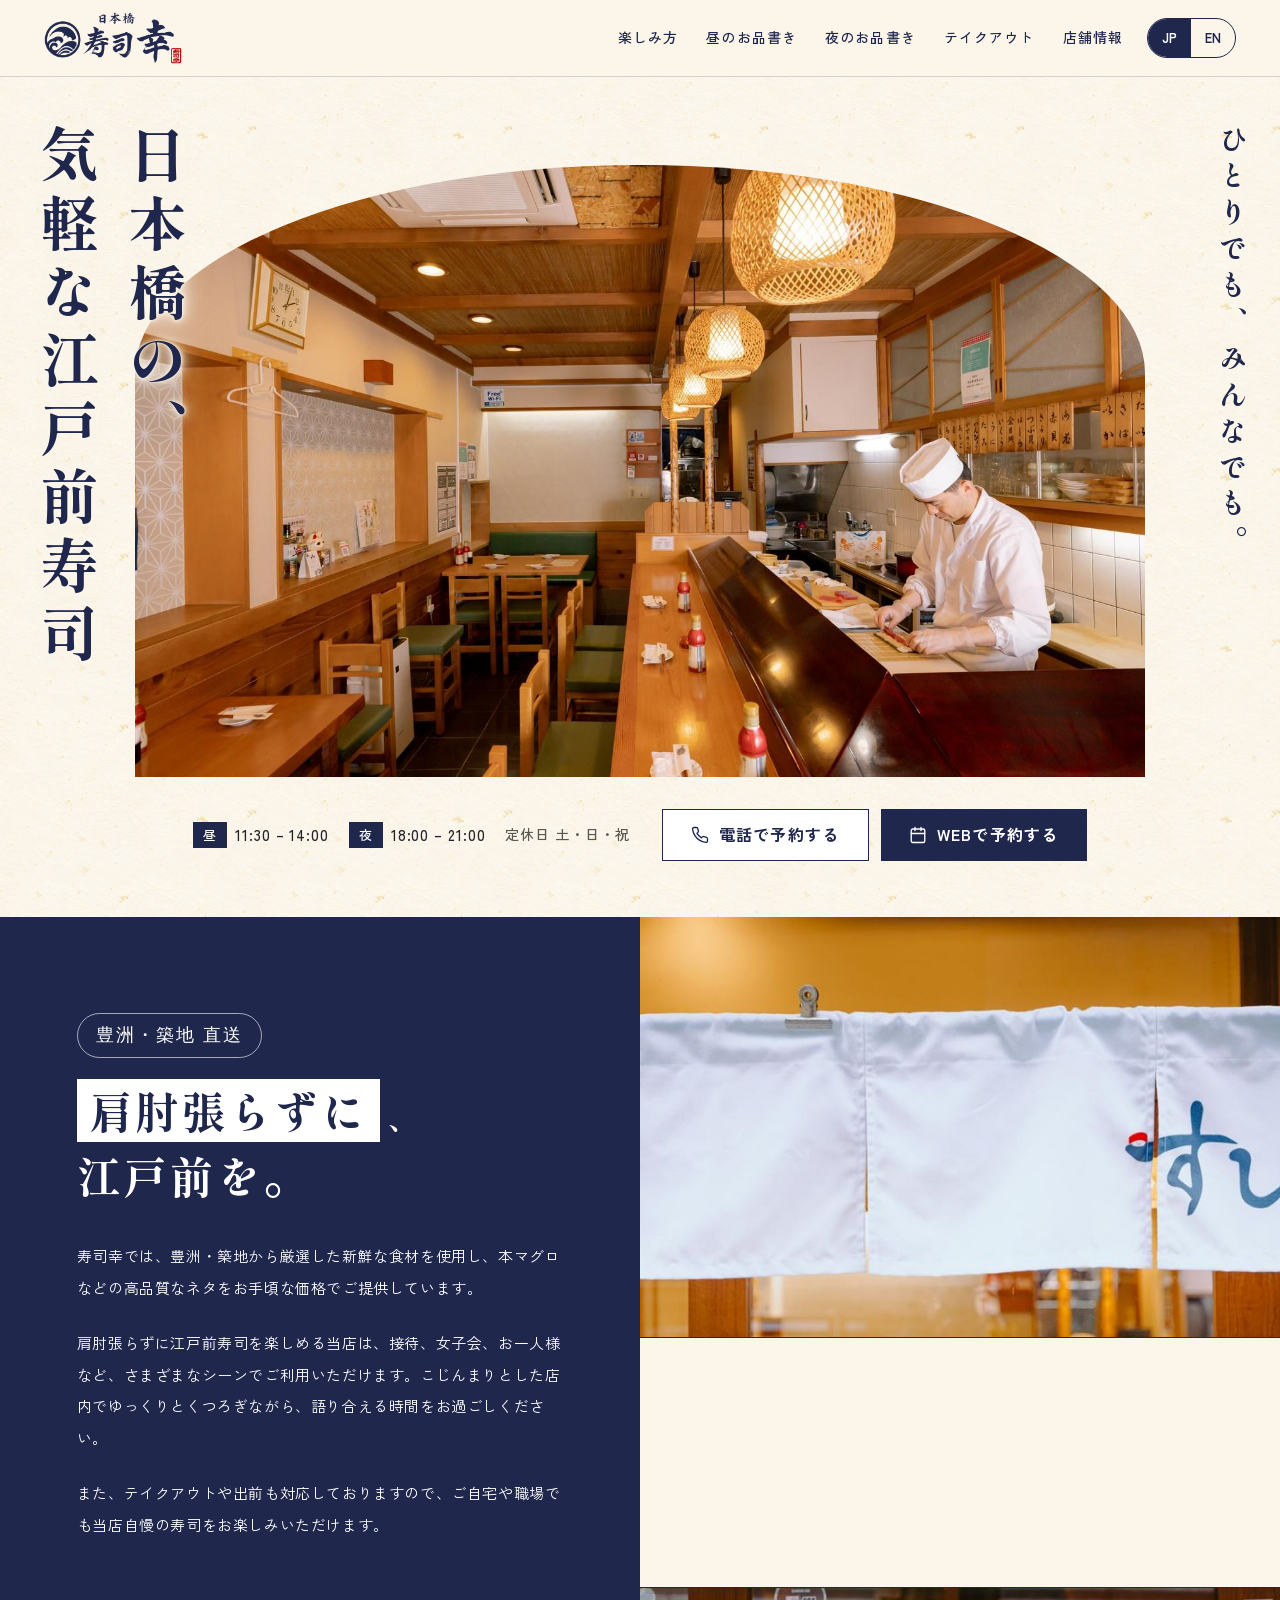
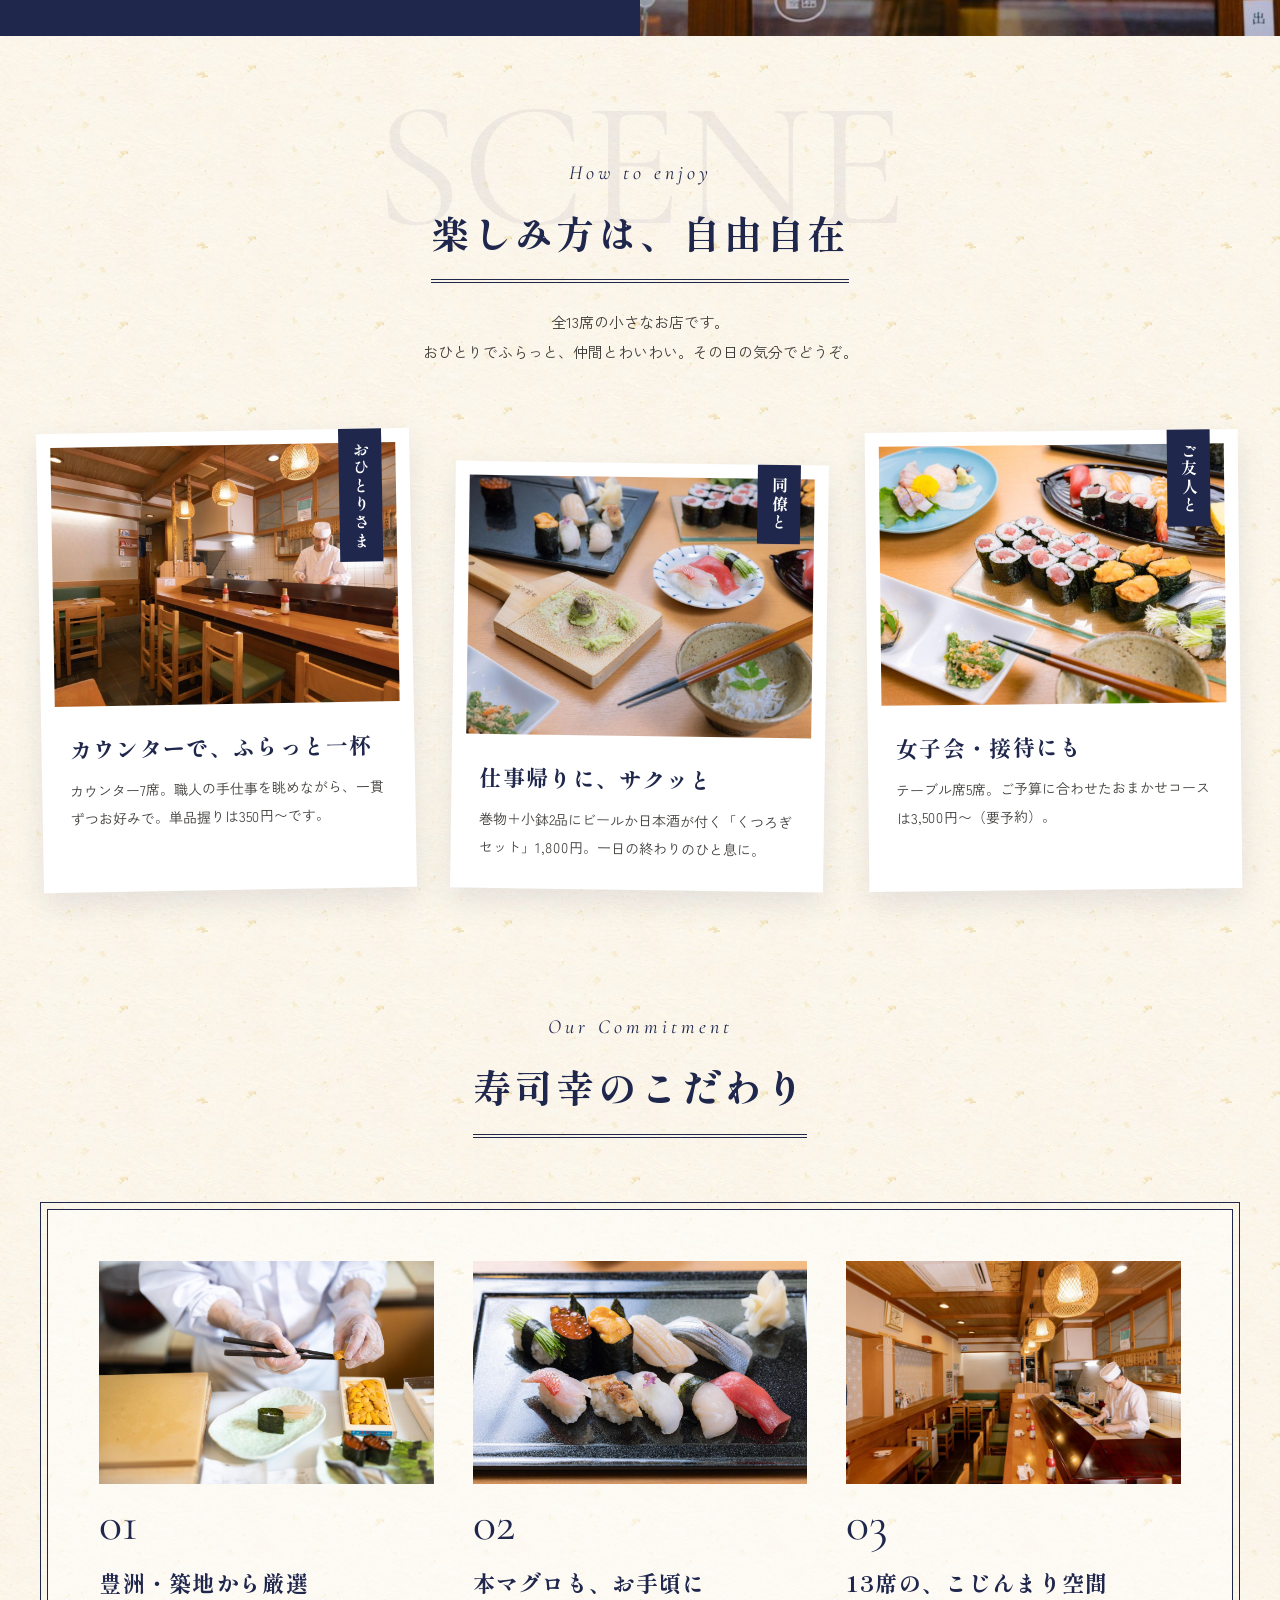
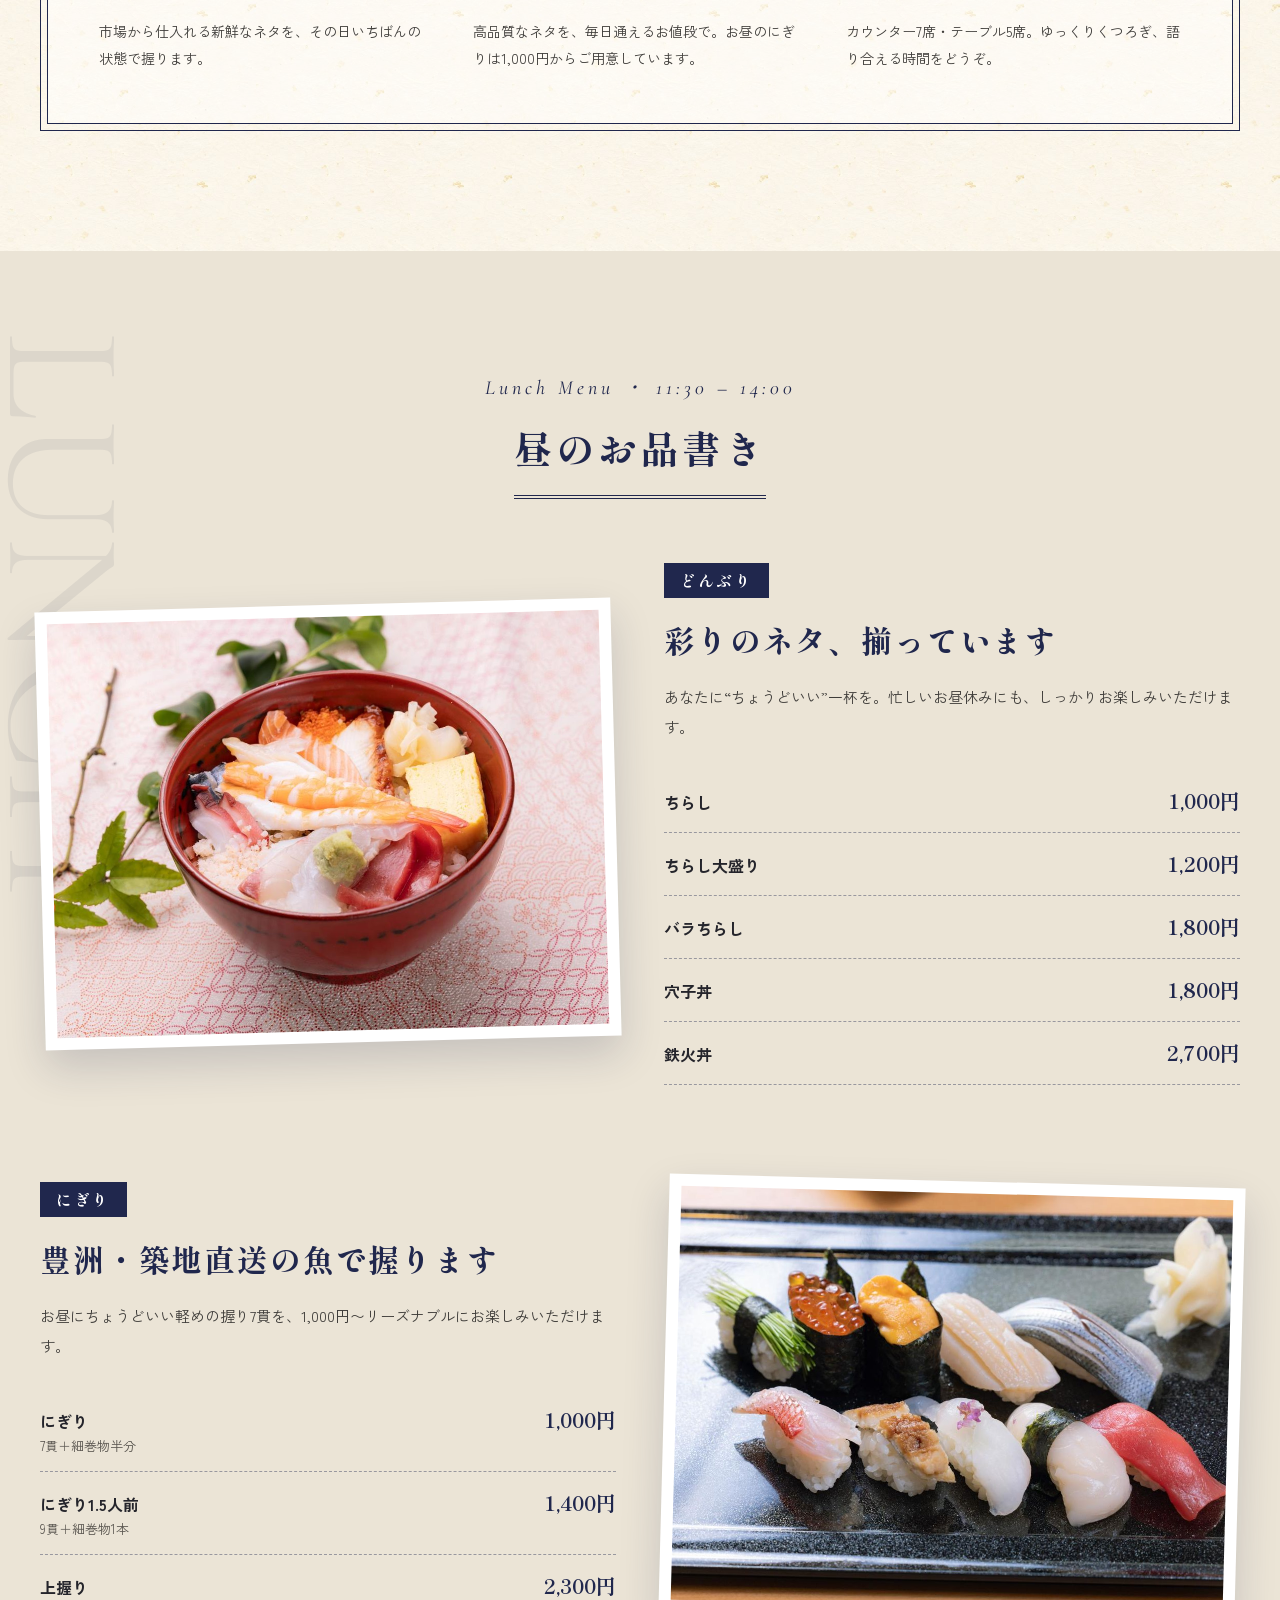
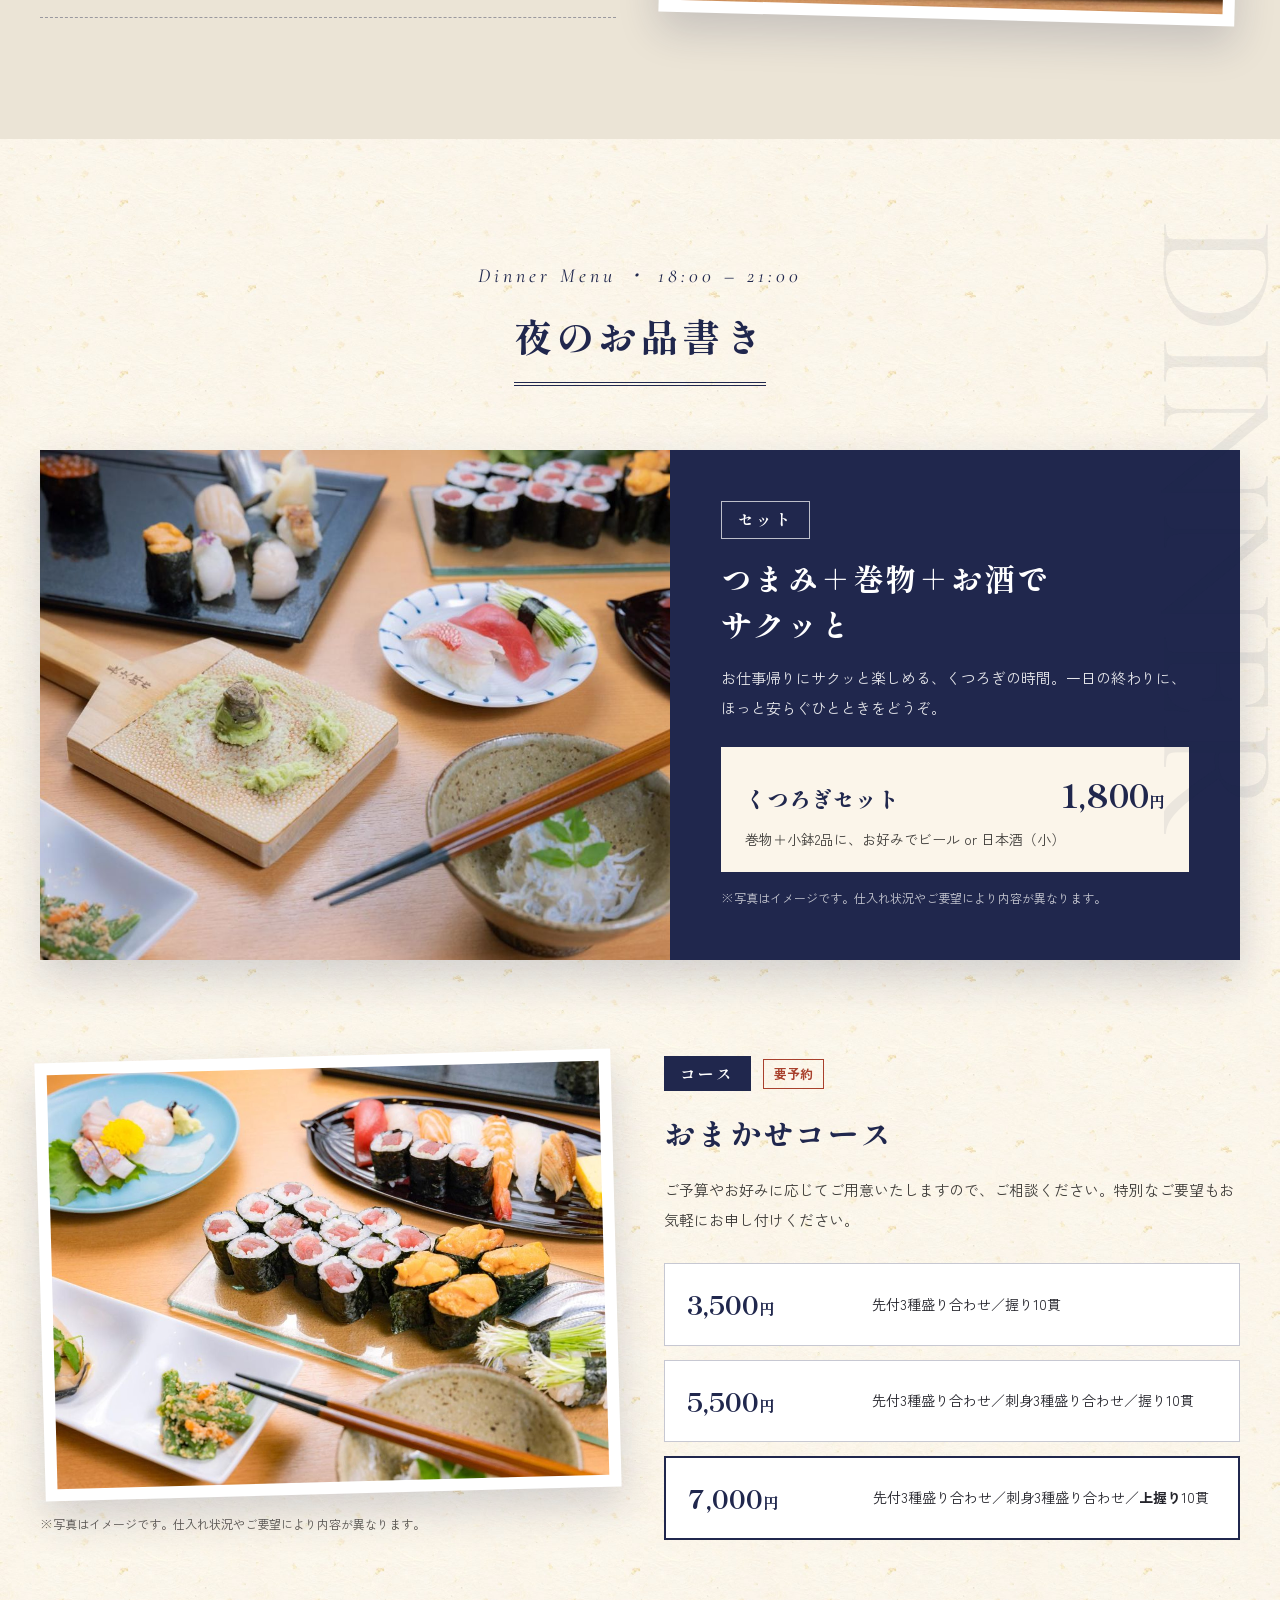
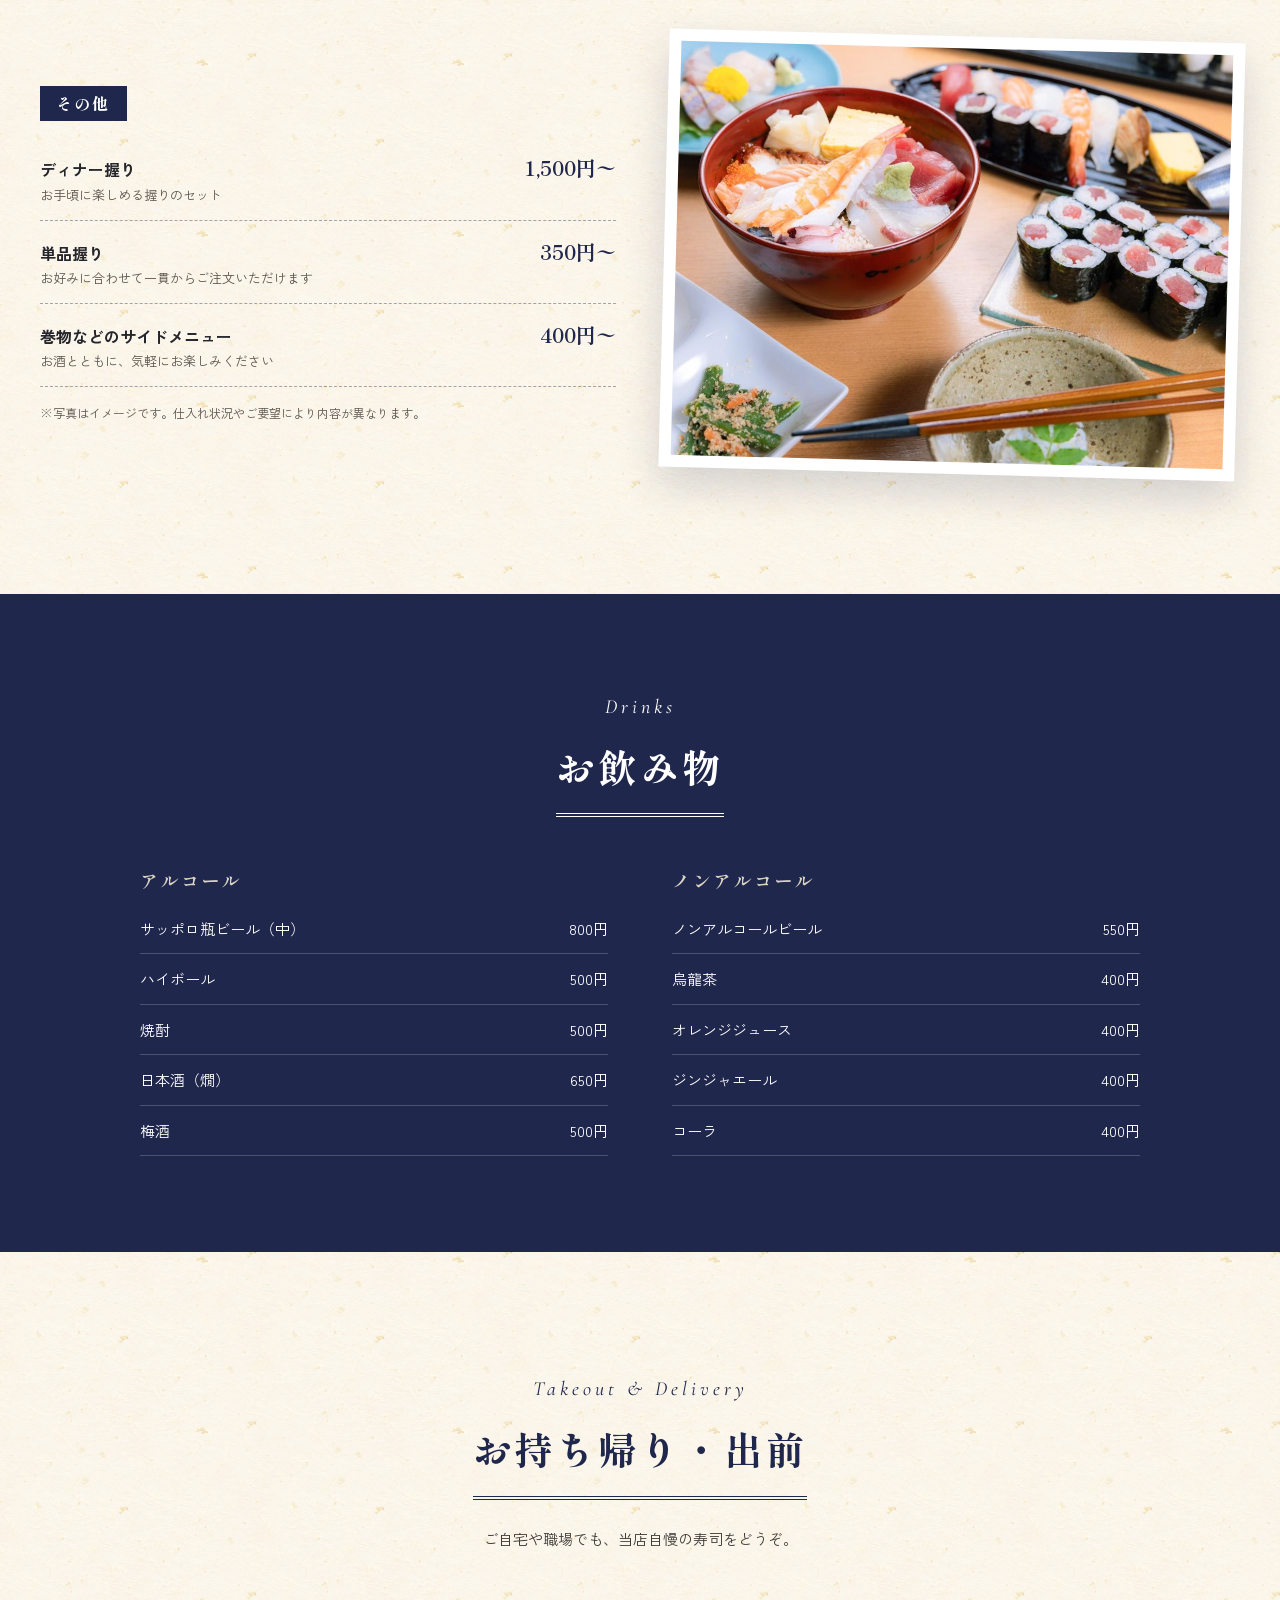
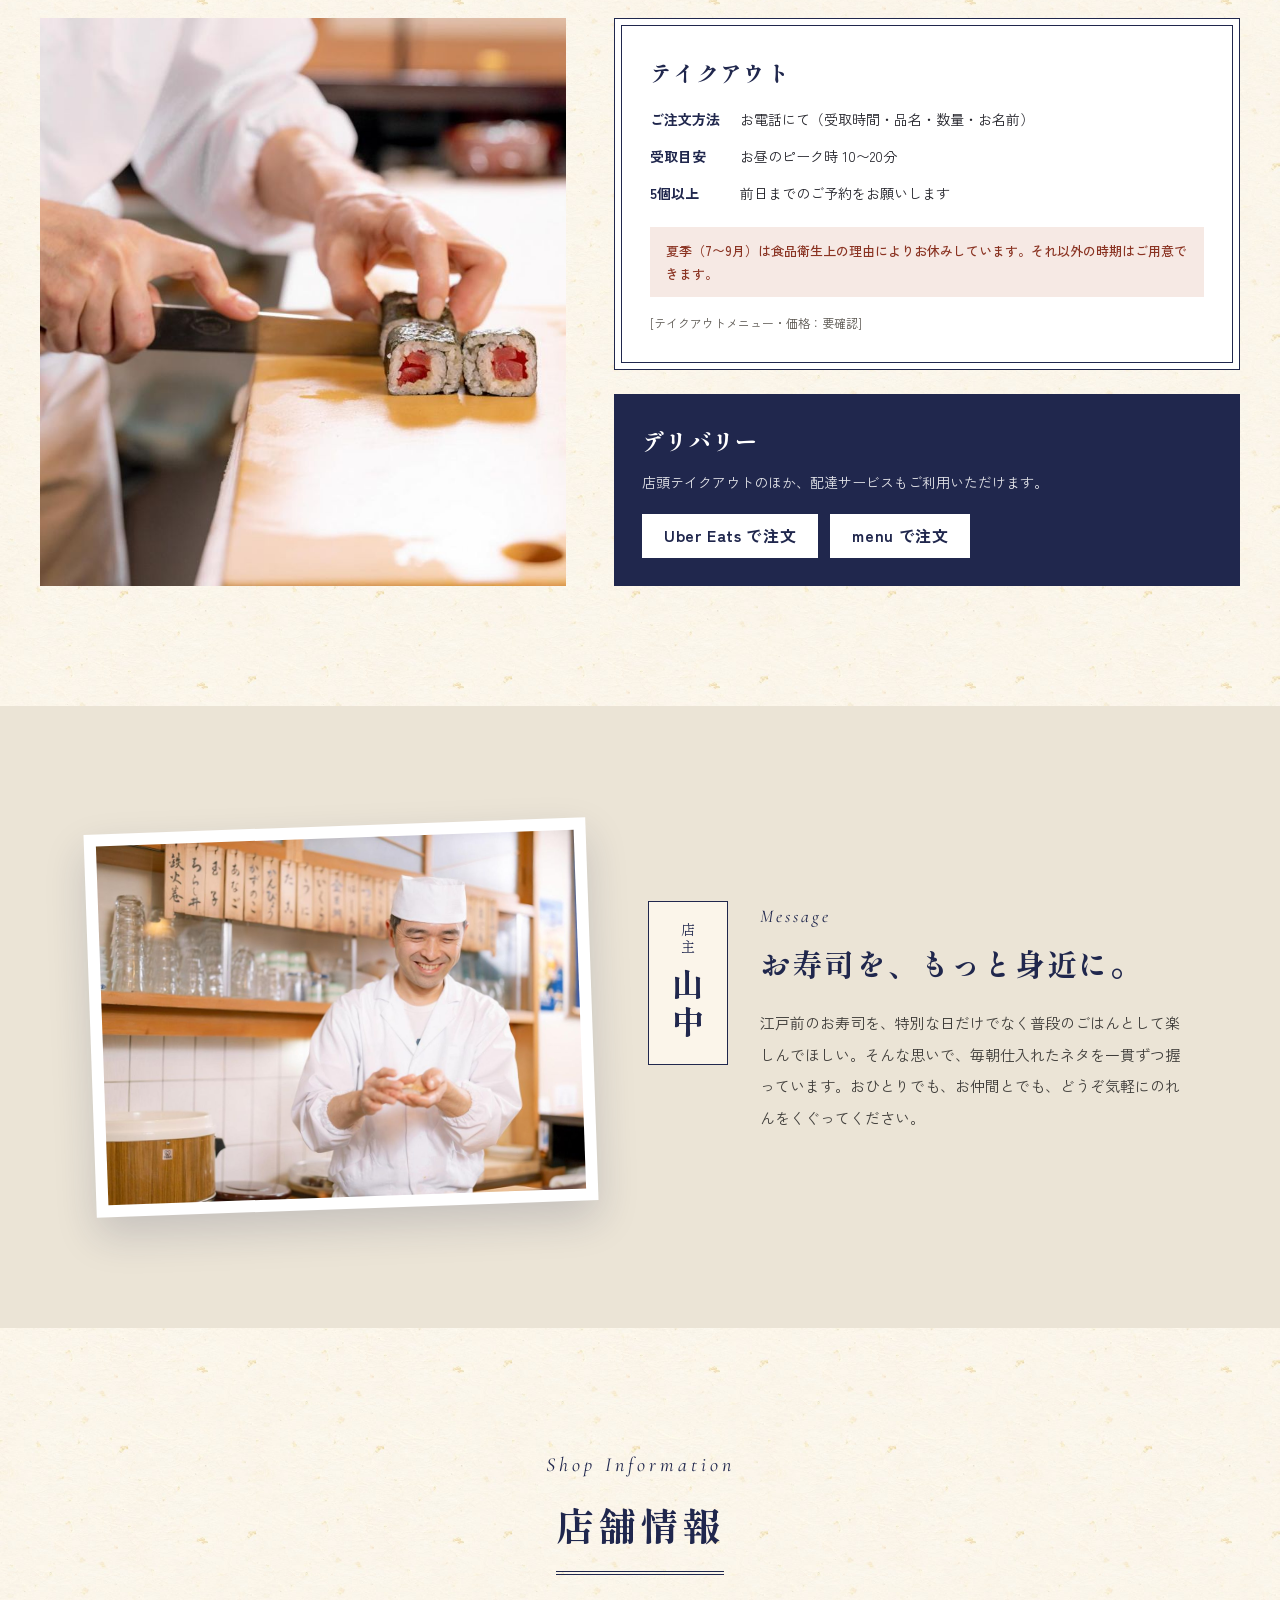
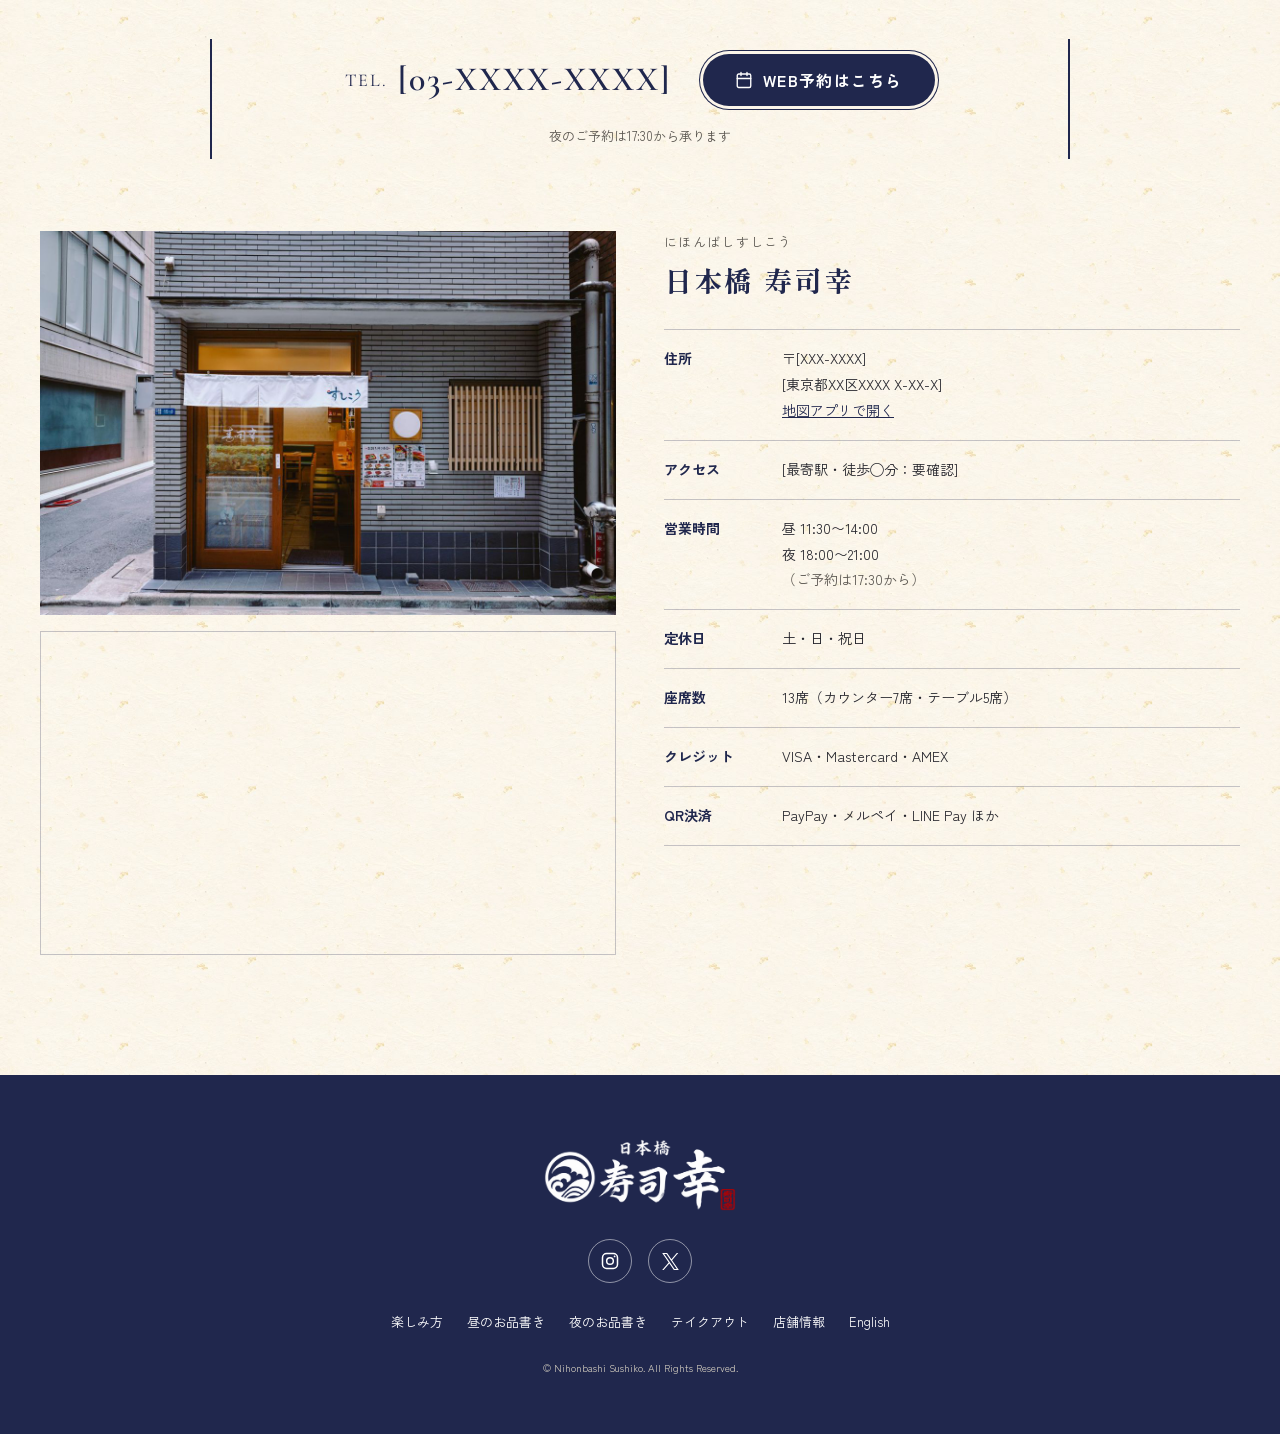
==== index.html @ 978b88a0 "Add Nihonbashi Sushiko landing page (JA/EN) - index.html (Japanese) and en/index.html (English) - Sh" ====
<!DOCTYPE html>
<html lang="ja">
<head>
  <meta charset="UTF-8">
  <meta name="viewport" content="width=device-width, initial-scale=1">
  <title>日本橋 寿司幸｜おひとりさまも仲間とも、気軽な江戸前寿司</title>
  <meta name="description" content="日本橋の江戸前寿司「寿司幸」。豊洲・築地から厳選した新鮮なネタを、お昼のにぎり1,000円〜とお手頃に。カウンター7席・テーブル5席、おひとりさまも同僚・ご友人とも気軽にどうぞ。テイクアウト・出前も対応。">
  <meta name="format-detection" content="telephone=no">
  <meta name="theme-color" content="#20274d">

  <link rel="canonical" href="[サイトURL]/">
  <link rel="alternate" hreflang="ja" href="[サイトURL]/">
  <link rel="alternate" hreflang="en" href="[サイトURL]/en/">
  <link rel="alternate" hreflang="x-default" href="[サイトURL]/">

  <!-- OGP（SNSでシェアされた時の表示） -->
  <meta property="og:type" content="restaurant">
  <meta property="og:site_name" content="日本橋 寿司幸">
  <meta property="og:title" content="日本橋 寿司幸｜おひとりさまも仲間とも、気軽な江戸前寿司">
  <meta property="og:description" content="豊洲・築地から厳選したネタを、お手頃に。お昼のにぎり1,000円〜。全13席の小さな江戸前寿司店です。">
  <meta property="og:url" content="[サイトURL]/">
  <meta property="og:image" content="[サイトURL]/assets/images/ogp.jpg">
  <meta property="og:locale" content="ja_JP">
  <meta property="og:locale:alternate" content="en_US">
  <meta name="twitter:card" content="summary_large_image">

  <link rel="preconnect" href="https://fonts.googleapis.com">
  <link rel="preconnect" href="https://fonts.gstatic.com" crossorigin>
  <link rel="stylesheet" href="https://fonts.googleapis.com/css2?family=Shippori+Mincho+B1:wght@500;700;800&family=Zen+Kaku+Gothic+New:wght@400;500;700&family=Cormorant+Garamond:ital,wght@0,500;0,600;0,700;1,500;1,600&display=swap">
  <link rel="stylesheet" href="assets/css/style.css">
  <link rel="preload" as="image" href="assets/images/interior.jpg">

  <script type="application/ld+json">
  {
    "@context": "https://schema.org",
    "@type": "Restaurant",
    "name": "日本橋 寿司幸",
    "alternateName": "Nihonbashi Sushiko",
    "servesCuisine": "江戸前寿司",
    "priceRange": "¥1,000〜¥7,000",
    "telephone": "[電話番号]",
    "url": "[サイトURL]/",
    "image": "[サイトURL]/assets/images/ogp.jpg",
    "address": {
      "@type": "PostalAddress",
      "postalCode": "[XXX-XXXX]",
      "addressRegion": "東京都",
      "addressLocality": "[XX区]",
      "streetAddress": "[XXXX X-XX-X]",
      "addressCountry": "JP"
    },
    "openingHoursSpecification": [
      { "@type": "OpeningHoursSpecification", "dayOfWeek": ["Monday","Tuesday","Wednesday","Thursday","Friday"], "opens": "11:30", "closes": "14:00" },
      { "@type": "OpeningHoursSpecification", "dayOfWeek": ["Monday","Tuesday","Wednesday","Thursday","Friday"], "opens": "18:00", "closes": "21:00" }
    ],
    "acceptsReservations": true,
    "paymentAccepted": "Cash, Credit Card, PayPay, Merpay, LINE Pay"
  }
  </script>
</head>
<body>

<!-- アイコン定義 -->
<svg xmlns="http://www.w3.org/2000/svg" style="display:none">
  <symbol id="i-tel" viewBox="0 0 24 24"><path fill="none" stroke="currentColor" stroke-width="1.8" stroke-linecap="round" stroke-linejoin="round" d="M22 16.9v3a2 2 0 0 1-2.2 2 19.8 19.8 0 0 1-8.6-3.1 19.5 19.5 0 0 1-6-6A19.8 19.8 0 0 1 2.1 4.2 2 2 0 0 1 4.1 2h3a2 2 0 0 1 2 1.7c.1.9.4 1.8.7 2.7a2 2 0 0 1-.5 2.1L8 9.8a16 16 0 0 0 6 6l1.3-1.3a2 2 0 0 1 2.1-.4c.9.3 1.8.6 2.7.7a2 2 0 0 1 1.7 2z"/></symbol>
  <symbol id="i-cal" viewBox="0 0 24 24"><g fill="none" stroke="currentColor" stroke-width="1.8" stroke-linecap="round" stroke-linejoin="round"><rect x="3" y="4" width="18" height="18" rx="2"/><path d="M16 2v4M8 2v4M3 10h18"/></g></symbol>
  <symbol id="i-insta" viewBox="0 0 24 24"><g fill="none" stroke="currentColor" stroke-width="1.8" stroke-linecap="round" stroke-linejoin="round"><rect x="3" y="3" width="18" height="18" rx="5"/><circle cx="12" cy="12" r="4"/></g><circle cx="17.5" cy="6.5" r="1.1" fill="currentColor"/></symbol>
  <symbol id="i-x" viewBox="0 0 1200 1227"><path fill="currentColor" d="M714.163 519.284L1160.89 0H1055.03L667.137 450.887L357.328 0H0L468.492 681.821L0 1226.37H105.866L515.491 750.218L842.672 1226.37H1200L714.137 519.284H714.163ZM569.165 687.828L521.697 619.934L144.011 79.6944H306.615L611.412 515.685L658.88 583.579L1055.08 1150.3H892.476L569.165 687.854V687.828Z"/></symbol>
</svg>

<!-- ================= HEADER ================= -->
<header class="header">
  <div class="header__inner">
    <a class="header__logo" href="#top"><img src="assets/images/logo_navy.png" alt="日本橋 寿司幸" width="900" height="339"></a>
    <nav class="header__nav" aria-label="ページ内メニュー">
      <a href="#scene">楽しみ方</a>
      <a href="#lunch">昼のお品書き</a>
      <a href="#dinner">夜のお品書き</a>
      <a href="#takeout">テイクアウト</a>
      <a href="#info">店舗情報</a>
    </nav>
    <div class="lang" role="group" aria-label="言語切替">
      <span aria-current="page" lang="en">JP</span>
      <a href="en/" hreflang="en" lang="en">EN</a>
    </div>
  </div>
</header>

<main>

<!-- ================= HERO ================= -->
<section id="top" class="hero">
  <div class="hero__inner">
    <img class="hero__photo" src="assets/images/interior.jpg" alt="提灯の灯る、木の温もりある寿司幸の店内" width="1600" height="1067" fetchpriority="high">
    <h1 class="hero__title">日本橋の、<br>気軽な江戸前寿司</h1>
    <p class="hero__sub">ひとりでも、みんなでも。</p>
  </div>
  <div class="hero__bar">
    <div class="hours">
      <span class="hours__item"><span class="hours__tag">昼</span>11:30 – 14:00</span>
      <span class="hours__item"><span class="hours__tag">夜</span>18:00 – 21:00</span>
      <span class="hours__closed">定休日 土・日・祝</span>
    </div>
    <div class="hero__cta">
      <a class="btn btn--outline" href="tel:[電話番号]"><svg class="icon" aria-hidden="true"><use href="#i-tel"/></svg>電話で予約する</a>
      <a class="btn btn--primary" href="[予約ページURL]"><svg class="icon" aria-hidden="true"><use href="#i-cal"/></svg>WEBで予約する</a>
    </div>
  </div>
</section>

<!-- ================= INTRO ================= -->
<section class="intro">
  <div class="intro__text">
    <p class="intro__tag">豊洲・築地 直送</p>
    <h2 class="intro__title"><mark>肩肘張らずに</mark><span class="comma">、</span><br>江戸前を。</h2>
    <div class="intro__body">
      <p>寿司幸では、豊洲・築地から厳選した新鮮な食材を使用し、本マグロなどの高品質なネタをお手頃な価格でご提供しています。</p>
      <p>肩肘張らずに江戸前寿司を楽しめる当店は、接待、女子会、お一人様など、さまざまなシーンでご利用いただけます。こじんまりとした店内でゆっくりとくつろぎながら、語り合える時間をお過ごしください。</p>
      <p>また、テイクアウトや出前も対応しておりますので、ご自宅や職場でも当店自慢の寿司をお楽しみいただけます。</p>
    </div>
  </div>
  <div class="intro__visual">
    <img src="assets/images/noren.jpg" alt="すしこうの暖簾がかかる入口" width="1200" height="800" loading="lazy">
    <div class="usage">
      <p class="usage__title">例えばこんな使い方</p>
      <ul class="usage__list">
        <li>お一人様</li>
        <li>仕事帰り</li>
        <li>女子会</li>
        <li>接待</li>
        <li>お持ち帰り</li>
      </ul>
    </div>
  </div>
</section>

<!-- ================= SCENE ================= -->
<section id="scene" class="section section--clip">
  <div class="bg-word bg-word--center" aria-hidden="true">SCENE</div>
  <div class="container">
    <div class="sec-head">
      <p class="sec-head__en" lang="en">How to enjoy</p>
      <h2 class="sec-head__title">楽しみ方は、自由自在</h2>
      <p class="sec-head__lead">全13席の小さなお店です。<br>おひとりでふらっと、仲間とわいわい。その日の気分でどうぞ。</p>
    </div>
    <div class="scene-grid">
      <article class="scene-card">
        <div class="scene-card__media">
          <img src="assets/images/counter.jpg" alt="職人の手元が見えるカウンター席" width="1200" height="800" loading="lazy">
          <span class="scene-card__tag">おひとりさま</span>
        </div>
        <h3 class="scene-card__title">カウンターで、ふらっと一杯</h3>
        <p class="scene-card__text">カウンター7席。職人の手仕事を眺めながら、一貫ずつお好みで。単品握りは350円〜です。</p>
      </article>
      <article class="scene-card">
        <div class="scene-card__media">
          <img src="assets/images/set.jpg" alt="つまみと巻物、小鉢の盛り合わせ" width="1200" height="800" loading="lazy">
          <span class="scene-card__tag">同僚と</span>
        </div>
        <h3 class="scene-card__title">仕事帰りに、サクッと</h3>
        <p class="scene-card__text">巻物＋小鉢2品にビールか日本酒が付く「くつろぎセット」1,800円。一日の終わりのひと息に。</p>
      </article>
      <article class="scene-card">
        <div class="scene-card__media">
          <img src="assets/images/course.jpg" alt="握りや巻物が並ぶテーブル" width="1200" height="800" loading="lazy">
          <span class="scene-card__tag">ご友人と</span>
        </div>
        <h3 class="scene-card__title">女子会・接待にも</h3>
        <p class="scene-card__text">テーブル席5席。ご予算に合わせたおまかせコースは3,500円〜（要予約）。</p>
      </article>
    </div>
  </div>
</section>

<!-- ================= STRENGTH ================= -->
<section class="section strength">
  <div class="sec-head">
    <p class="sec-head__en" lang="en">Our Commitment</p>
    <h2 class="sec-head__title">寿司幸のこだわり</h2>
  </div>
  <div class="strength__frame">
    <div class="strength__grid">
      <div class="strength__item">
        <img src="assets/images/uni.jpg" alt="ウニや軍艦を仕上げる職人の手元" width="1200" height="800" loading="lazy">
        <p class="strength__num" aria-hidden="true">01</p>
        <h3 class="strength__title">豊洲・築地から厳選</h3>
        <p class="strength__text">市場から仕入れる新鮮なネタを、その日いちばんの状態で握ります。</p>
      </div>
      <div class="strength__item">
        <img src="assets/images/nigiri.jpg" alt="本マグロを含む握りの盛り合わせ" width="1200" height="800" loading="lazy">
        <p class="strength__num" aria-hidden="true">02</p>
        <h3 class="strength__title">本マグロも、お手頃に</h3>
        <p class="strength__text">高品質なネタを、毎日通えるお値段で。お昼のにぎりは1,000円からご用意しています。</p>
      </div>
      <div class="strength__item">
        <img src="assets/images/interior.jpg" alt="提灯の灯る木の温もりある店内" width="1600" height="1067" loading="lazy">
        <p class="strength__num" aria-hidden="true">03</p>
        <h3 class="strength__title">13席の、こじんまり空間</h3>
        <p class="strength__text">カウンター7席・テーブル5席。ゆっくりくつろぎ、語り合える時間をどうぞ。</p>
      </div>
    </div>
  </div>
</section>

<!-- ================= LUNCH ================= -->
<section id="lunch" class="section section--beige section--clip">
  <div class="bg-word bg-word--left" aria-hidden="true">LUNCH</div>
  <div class="container">
    <div class="sec-head">
      <p class="sec-head__en" lang="en">Lunch Menu ・ 11:30 – 14:00</p>
      <h2 class="sec-head__title">昼のお品書き</h2>
    </div>

    <div class="menu-block">
      <div class="menu-block__media">
        <div class="photo-frame tilt-l"><img src="assets/images/don.jpg" alt="彩り豊かなちらし丼" width="1200" height="800" loading="lazy"></div>
      </div>
      <div class="menu-block__body">
        <p class="label">どんぶり</p>
        <h3 class="menu-block__title">彩りのネタ、揃っています</h3>
        <p class="menu-block__lead">あなたに“ちょうどいい”一杯を。忙しいお昼休みにも、しっかりお楽しみいただけます。</p>
        <dl class="price-list">
          <div class="price-list__row"><dt>ちらし</dt><dd>1,000円</dd></div>
          <div class="price-list__row"><dt>ちらし大盛り</dt><dd>1,200円</dd></div>
          <div class="price-list__row"><dt>バラちらし</dt><dd>1,800円</dd></div>
          <div class="price-list__row"><dt>穴子丼</dt><dd>1,800円</dd></div>
          <div class="price-list__row"><dt>鉄火丼</dt><dd>2,700円</dd></div>
        </dl>
      </div>
    </div>

    <div class="menu-block menu-block--reverse">
      <div class="menu-block__media">
        <div class="photo-frame tilt-r"><img src="assets/images/nigiri.jpg" alt="黒い器に並ぶ握り寿司" width="1200" height="800" loading="lazy"></div>
      </div>
      <div class="menu-block__body">
        <p class="label">にぎり</p>
        <h3 class="menu-block__title">豊洲・築地直送の魚で握ります</h3>
        <p class="menu-block__lead">お昼にちょうどいい軽めの握り7貫を、1,000円〜リーズナブルにお楽しみいただけます。</p>
        <dl class="price-list">
          <div class="price-list__row"><dt>にぎり<small>7貫＋細巻物半分</small></dt><dd>1,000円</dd></div>
          <div class="price-list__row"><dt>にぎり1.5人前<small>9貫＋細巻物1本</small></dt><dd>1,400円</dd></div>
          <div class="price-list__row"><dt>上握り</dt><dd>2,300円</dd></div>
        </dl>
      </div>
    </div>
  </div>
</section>

<!-- ================= DINNER ================= -->
<section id="dinner" class="section section--clip">
  <div class="bg-word bg-word--right" aria-hidden="true">DINNER</div>
  <div class="container">
    <div class="sec-head">
      <p class="sec-head__en" lang="en">Dinner Menu ・ 18:00 – 21:00</p>
      <h2 class="sec-head__title">夜のお品書き</h2>
    </div>

    <div class="feature">
      <div class="feature__media">
        <img src="assets/images/set.jpg" alt="巻物と小鉢、おつまみのセット" width="1200" height="800" loading="lazy">
      </div>
      <div class="feature__body">
        <p class="label label--outline">セット</p>
        <h3 class="feature__title">つまみ＋巻物＋お酒で<br>サクッと</h3>
        <p class="feature__lead">お仕事帰りにサクッと楽しめる、くつろぎの時間。一日の終わりに、ほっと安らぐひとときをどうぞ。</p>
        <div class="feature__price">
          <div class="feature__price-row">
            <span class="feature__price-name">くつろぎセット</span>
            <span class="feature__price-num">1,800<small>円</small></span>
          </div>
          <p class="feature__price-desc">巻物＋小鉢2品に、お好みでビール or 日本酒（小）</p>
        </div>
        <p class="note">※写真はイメージです。仕入れ状況やご要望により内容が異なります。</p>
      </div>
    </div>

    <div class="menu-block menu-block--top">
      <div class="menu-block__media">
        <div class="photo-frame tilt-l"><img src="assets/images/course.jpg" alt="刺身や握り、巻物が並ぶおまかせコース" width="1200" height="800" loading="lazy"></div>
        <p class="note">※写真はイメージです。仕入れ状況やご要望により内容が異なります。</p>
      </div>
      <div class="menu-block__body">
        <div class="label-row">
          <p class="label">コース</p>
          <span class="badge-reserve">要予約</span>
        </div>
        <h3 class="menu-block__title">おまかせコース</h3>
        <p class="menu-block__lead">ご予算やお好みに応じてご用意いたしますので、ご相談ください。特別なご要望もお気軽にお申し付けください。</p>
        <div class="course-list">
          <div class="course"><span class="course__price">3,500<small>円</small></span><span class="course__desc">先付3種盛り合わせ／握り10貫</span></div>
          <div class="course"><span class="course__price">5,500<small>円</small></span><span class="course__desc">先付3種盛り合わせ／刺身3種盛り合わせ／握り10貫</span></div>
          <div class="course course--strong"><span class="course__price">7,000<small>円</small></span><span class="course__desc">先付3種盛り合わせ／刺身3種盛り合わせ／<strong>上握り</strong>10貫</span></div>
        </div>
      </div>
    </div>

    <div class="menu-block menu-block--reverse">
      <div class="menu-block__media">
        <div class="photo-frame tilt-r"><img src="assets/images/other.jpg" alt="ちらしと鉄火巻、小鉢の盛り合わせ" width="1200" height="800" loading="lazy"></div>
      </div>
      <div class="menu-block__body">
        <p class="label">その他</p>
        <dl class="price-list" style="margin-top: 16px">
          <div class="price-list__row"><dt>ディナー握り<small>お手頃に楽しめる握りのセット</small></dt><dd>1,500円〜</dd></div>
          <div class="price-list__row"><dt>単品握り<small>お好みに合わせて一貫からご注文いただけます</small></dt><dd>350円〜</dd></div>
          <div class="price-list__row"><dt>巻物などのサイドメニュー<small>お酒とともに、気軽にお楽しみください</small></dt><dd>400円〜</dd></div>
        </dl>
        <p class="note">※写真はイメージです。仕入れ状況やご要望により内容が異なります。</p>
      </div>
    </div>
  </div>
</section>

<!-- ================= DRINKS ================= -->
<section class="section section--navy">
  <div class="drinks">
    <div class="sec-head">
      <p class="sec-head__en" lang="en">Drinks</p>
      <h2 class="sec-head__title">お飲み物</h2>
    </div>
    <div class="drinks__grid">
      <div>
        <h3 class="drinks__title">アルコール</h3>
        <dl class="drinks__list">
          <div><dt>サッポロ瓶ビール（中）</dt><dd>800円</dd></div>
          <div><dt>ハイボール</dt><dd>500円</dd></div>
          <div><dt>焼酎</dt><dd>500円</dd></div>
          <div><dt>日本酒（燗）</dt><dd>650円</dd></div>
          <div><dt>梅酒</dt><dd>500円</dd></div>
        </dl>
      </div>
      <div>
        <h3 class="drinks__title">ノンアルコール</h3>
        <dl class="drinks__list">
          <div><dt>ノンアルコールビール</dt><dd>550円</dd></div>
          <div><dt>烏龍茶</dt><dd>400円</dd></div>
          <div><dt>オレンジジュース</dt><dd>400円</dd></div>
          <div><dt>ジンジャエール</dt><dd>400円</dd></div>
          <div><dt>コーラ</dt><dd>400円</dd></div>
        </dl>
      </div>
    </div>
  </div>
</section>

<!-- ================= TAKEOUT ================= -->
<section id="takeout" class="section">
  <div class="container">
    <div class="sec-head">
      <p class="sec-head__en" lang="en">Takeout &amp; Delivery</p>
      <h2 class="sec-head__title">お持ち帰り・出前</h2>
      <p class="sec-head__lead">ご自宅や職場でも、当店自慢の寿司をどうぞ。</p>
    </div>
    <div class="takeout">
      <div class="takeout__media">
        <img src="assets/images/takeout.jpg" alt="鉄火巻を切り分ける職人の手元" width="1200" height="800" loading="lazy">
      </div>
      <div class="takeout__body">
        <div class="box-double">
          <div class="box-double__inner">
            <h3 class="box-title">テイクアウト</h3>
            <dl class="def-grid">
              <dt>ご注文方法</dt><dd>お電話にて（受取時間・品名・数量・お名前）</dd>
              <dt>受取目安</dt><dd>お昼のピーク時 10〜20分</dd>
              <dt>5個以上</dt><dd>前日までのご予約をお願いします</dd>
            </dl>
            <p class="alert">夏季（7〜9月）は食品衛生上の理由によりお休みしています。それ以外の時期はご用意できます。</p>
            <p class="note">[テイクアウトメニュー・価格：要確認]</p>
          </div>
        </div>
        <div class="delivery">
          <h3 class="box-title">デリバリー</h3>
          <p>店頭テイクアウトのほか、配達サービスもご利用いただけます。</p>
          <div class="delivery__btns">
            <a class="btn btn--white" href="[Uber Eats 店舗URL]" target="_blank" rel="noopener">Uber Eats で注文</a>
            <a class="btn btn--white" href="[menu 店舗URL]" target="_blank" rel="noopener">menu で注文</a>
          </div>
        </div>
      </div>
    </div>
  </div>
</section>

<!-- ================= OWNER ================= -->
<section class="section section--beige">
  <div class="owner">
    <div class="owner__media">
      <div class="photo-frame"><img src="assets/images/owner.jpg" alt="笑顔で寿司を握る店主・山中" width="1200" height="800" loading="lazy"></div>
    </div>
    <div class="owner__body">
      <p class="owner__name"><span>店主</span><strong>山中</strong></p>
      <div>
        <p class="owner__en" lang="en">Message</p>
        <h2 class="owner__title">お寿司を、もっと身近に。</h2>
        <p class="owner__text">江戸前のお寿司を、特別な日だけでなく普段のごはんとして楽しんでほしい。そんな思いで、毎朝仕入れたネタを一貫ずつ握っています。おひとりでも、お仲間とでも、どうぞ気軽にのれんをくぐってください。</p>
      </div>
    </div>
  </div>
</section>

<!-- ================= INFO ================= -->
<section id="info" class="section">
  <div class="container">
    <div class="sec-head">
      <p class="sec-head__en" lang="en">Shop Information</p>
      <h2 class="sec-head__title">店舗情報</h2>
    </div>
    <div class="cta-box">
      <a class="cta-box__tel" href="tel:[電話番号]"><span>TEL.</span><strong>[03-XXXX-XXXX]</strong></a>
      <a class="btn btn--primary btn--pill" href="[予約ページURL]"><svg class="icon" aria-hidden="true"><use href="#i-cal"/></svg>WEB予約はこちら</a>
      <p class="cta-box__note">夜のご予約は17:30から承ります</p>
    </div>
    <div class="info">
      <div class="info__media">
        <img src="assets/images/exterior.jpg" alt="日本橋寿司幸の外観" width="1200" height="800" loading="lazy">
        <div class="info__map">
          <iframe src="https://www.google.com/maps/embed?pb=!1m14!1m12!1m3!1d9166.27999882452!2d139.77234920619404!3d35.682680333032145!2m3!1f0!2f0!3f0!3m2!1i1024!2i768!4f13.1!5e0!3m2!1sja!2sjp!4v1793507976067!5m2!1sja!2sjp" width="600" height="450" style="border:0;" allowfullscreen="" loading="lazy" referrerpolicy="strict-origin-when-cross-origin" title="日本橋 寿司幸の地図"></iframe>
        </div>
      </div>
      <div class="info__body">
        <p class="info__kana">にほんばしすしこう</p>
        <p class="info__name">日本橋 寿司幸</p>
        <dl class="info-table">
          <div><dt>住所</dt><dd>〒[XXX-XXXX]<br>[東京都XX区XXXX X-XX-X]<br><a href="[Google マップURL]" target="_blank" rel="noopener">地図アプリで開く</a></dd></div>
          <div><dt>アクセス</dt><dd>[最寄駅・徒歩◯分：要確認]</dd></div>
          <div><dt>営業時間</dt><dd>昼 11:30〜14:00<br>夜 18:00〜21:00<br><span class="sub">（ご予約は17:30から）</span></dd></div>
          <div><dt>定休日</dt><dd>土・日・祝日</dd></div>
          <div><dt>座席数</dt><dd>13席（カウンター7席・テーブル5席）</dd></div>
          <div><dt>クレジット</dt><dd>VISA・Mastercard・AMEX</dd></div>
          <div><dt>QR決済</dt><dd>PayPay・メルペイ・LINE Pay ほか</dd></div>
        </dl>
      </div>
    </div>
  </div>
</section>

</main>

<!-- ================= FOOTER ================= -->
<footer class="footer">
  <img class="footer__logo" src="assets/images/logo_white.png" alt="日本橋 寿司幸" width="900" height="339" loading="lazy">
  <div class="footer__sns">
    <a href="[Instagram URL]" target="_blank" rel="noopener" aria-label="Instagram"><svg width="20" height="20" aria-hidden="true"><use href="#i-insta"/></svg></a>
    <a href="[X URL]" target="_blank" rel="noopener" aria-label="X"><svg width="17" height="17" aria-hidden="true"><use href="#i-x"/></svg></a>
  </div>
  <nav class="footer__nav" aria-label="フッターメニュー">
    <a href="#scene">楽しみ方</a>
    <a href="#lunch">昼のお品書き</a>
    <a href="#dinner">夜のお品書き</a>
    <a href="#takeout">テイクアウト</a>
    <a href="#info">店舗情報</a>
    <a href="en/" hreflang="en" lang="en">English</a>
  </nav>
  <p class="footer__copy"><small>© Nihonbashi Sushiko. All Rights Reserved.</small></p>
</footer>

<!-- SP 固定CTA -->
<div class="sp-cta">
  <a class="sp-cta__tel" href="tel:[電話番号]"><svg class="icon" aria-hidden="true"><use href="#i-tel"/></svg>電話する</a>
  <a class="sp-cta__web" href="[予約ページURL]"><svg class="icon" aria-hidden="true"><use href="#i-cal"/></svg>WEB予約</a>
</div>

</body>
</html>
---- assets/css/style.css ----
@charset "UTF-8";
/* =========================================================
   日本橋 寿司幸 LP
   ========================================================= */

:root {
  --navy: #20274d;
  --navy-hover: #3b4680;
  --paper: #fbf5ea; /* 和紙テクスチャの平均色 */
  --paper-2: #ebe4d6;
  --ink: #24242b;
  --text-2: #3f3d3a;
  --muted: #5a5650;
  --beige: #d9d3c4;
  --red: #a8402c;
  --red-bg: #f6e9e4;
  --red-text: #8a3322;
  --line: rgba(32, 39, 77, 0.25);
  --line-dash: rgba(32, 39, 77, 0.4);

  --font-sans: "Zen Kaku Gothic New", "Hiragino Sans", "Yu Gothic", sans-serif;
  --font-mincho: "Shippori Mincho B1", "Hiragino Mincho ProN", "Yu Mincho", serif;
  --font-latin: "Cormorant Garamond", "Times New Roman", serif;

  --header-h: 77px;
  --container: 1200px;
}

/* ---------- reset / base ---------- */
*, *::before, *::after { box-sizing: border-box; }
html { scroll-behavior: smooth; scroll-padding-top: var(--header-h); -webkit-text-size-adjust: 100%; }
body {
  margin: 0;
  font-family: var(--font-sans);
  color: var(--ink);
  background-color: var(--paper);
  background-image: url("../images/washi.jpg"); /* 継ぎ目なしでリピートできるよう加工済み */
  background-repeat: repeat;
  background-size: 256px auto;
  line-height: 1.7;
}
img { display: block; max-width: 100%; height: auto; }
a { color: var(--navy); }
a:hover { color: var(--navy-hover); }
h1, h2, h3, p, ul, dl, dd { margin: 0; }
ul { padding: 0; list-style: none; }
:focus-visible { outline: 2px solid var(--navy); outline-offset: 3px; }

.container { max-width: var(--container); margin: 0 auto; }
.sp-only { display: none; }
.visually-hidden {
  position: absolute; width: 1px; height: 1px; margin: -1px; padding: 0;
  overflow: hidden; clip: rect(0 0 0 0); white-space: nowrap; border: 0;
}

/* ---------- common parts ---------- */
.section { position: relative; padding: 120px 24px; }
.section--beige { background: var(--paper-2); }
.section--navy { background: var(--navy); color: #fff; padding: 96px 24px; }
.section--clip { overflow: hidden; }

.sec-head { text-align: center; margin-bottom: 64px; position: relative; }
.sec-head__en {
  margin-bottom: 10px;
  font-family: var(--font-latin); font-style: italic; font-size: 20px;
  letter-spacing: 0.2em; color: var(--navy);
}
.sec-head__title {
  display: inline-block; padding-bottom: 14px; border-bottom: 4px double var(--navy);
  font-family: var(--font-mincho); font-weight: 800;
  font-size: clamp(28px, 3vw, 40px); letter-spacing: 0.1em; color: var(--navy);
}
.sec-head__lead { max-width: 36em; margin: 24px auto 0; font-size: 15px; line-height: 2; color: var(--text-2); }
.section--navy .sec-head__en,
.section--navy .sec-head__title { color: #fff; border-color: #fff; }

.bg-word {
  position: absolute; pointer-events: none; user-select: none;
  font-family: var(--font-latin); line-height: 1; color: rgba(32, 39, 77, 0.07);
}
.bg-word--center { left: 50%; top: 40px; transform: translateX(-50%); font-size: clamp(90px, 14vw, 200px); white-space: nowrap; color: rgba(32, 39, 77, 0.06); }
.bg-word--left  { left: -20px; top: 80px; writing-mode: vertical-rl; font-size: clamp(100px, 13vw, 200px); }
.bg-word--right { right: -20px; top: 80px; writing-mode: vertical-rl; font-size: clamp(100px, 13vw, 200px); }

.label {
  display: inline-block; padding: 4px 16px; background: var(--navy); color: #fff;
  font-family: var(--font-mincho); font-weight: 700; letter-spacing: 0.14em;
}
.label--outline { background: transparent; border: 1px solid rgba(255, 255, 255, 0.7); }
.badge-reserve { display: inline-block; padding: 3px 10px; border: 1px solid var(--red); color: var(--red); font-size: 13px; font-weight: 700; }

.photo-frame { background: #fff; padding: 12px; box-shadow: 0 18px 40px rgba(32, 39, 77, 0.18); }
.photo-frame img { width: 100%; aspect-ratio: 4 / 3; object-fit: cover; }
.tilt-l { transform: rotate(-1.5deg); }
.tilt-r { transform: rotate(1.5deg); }

.note { font-size: 12px; color: var(--muted); }

.icon { width: 18px; height: 18px; flex: none; }

/* buttons */
.btn {
  display: inline-flex; align-items: center; justify-content: center; gap: 10px;
  min-height: 52px; padding: 0 28px; text-decoration: none; font-weight: 700; letter-spacing: 0.08em;
  transition: background-color .2s, color .2s, opacity .2s;
}
.btn--primary { background: var(--navy); color: #fff; }
.btn--primary:hover { background: var(--navy-hover); color: #fff; }
.btn--outline { background: #fff; color: var(--navy); border: 1.5px solid var(--navy); }
.btn--outline:hover { background: var(--navy); color: #fff; }
.btn--pill { border-radius: 999px; padding: 0 32px; box-shadow: 0 0 0 3px var(--paper), 0 0 0 4px var(--navy); }
.btn--white { min-height: 44px; padding: 0 22px; background: #fff; color: var(--navy); letter-spacing: 0.04em; }
.btn--white:hover { opacity: .85; color: var(--navy); }

/* price list */
.price-list { font-size: 16px; }
.price-list__row { display: flex; align-items: baseline; gap: 12px; padding: 14px 0; border-bottom: 1px dashed var(--line-dash); }
.price-list__row dt { font-weight: 700; }
.price-list__row dt small { display: block; font-weight: 400; font-size: 13px; color: var(--muted); }
.price-list__row dd { margin-left: auto; white-space: nowrap; font-family: var(--font-mincho); font-weight: 700; font-size: 20px; color: var(--navy); }

/* =========================================================
   header
   ========================================================= */
.header {
  position: sticky; top: 0; z-index: 50;
  background: rgba(251, 245, 234, 0.94);
  -webkit-backdrop-filter: blur(6px); backdrop-filter: blur(6px);
  border-bottom: 1px solid rgba(32, 39, 77, 0.18);
}
.header__inner { max-width: 1240px; margin: 0 auto; padding: 12px 24px; display: flex; align-items: center; gap: 24px; }
.header__logo img { height: 52px; width: auto; }
.header__nav { display: flex; gap: 28px; margin-left: auto; font-size: 14px; font-weight: 500; letter-spacing: 0.08em; }
.header__nav a { text-decoration: none; padding: 8px 0; }
.header__nav a:hover { text-decoration: underline; text-underline-offset: 6px; }

.lang { display: flex; border: 1px solid var(--navy); border-radius: 999px; overflow: hidden; font-size: 13px; font-weight: 700; }
.lang > * { padding: 8px 14px; text-decoration: none; color: var(--navy); }
.lang [aria-current="page"] { background: var(--navy); color: #fff; }

/* =========================================================
   hero
   ========================================================= */
.hero { position: relative; overflow: hidden; padding: 48px 24px 0; }
.hero__inner { position: relative; max-width: 1320px; margin: 0 auto; padding-top: 40px; }
.hero__photo {
  width: 82%; margin: 0 auto; height: clamp(460px, 68vh, 760px); object-fit: cover;
  border-radius: 50% 50% 0 0 / 34% 34% 0 0;
}
.hero__title {
  position: absolute; left: 0; top: 0;
  writing-mode: vertical-rl;
  font-family: var(--font-mincho); font-weight: 800;
  font-size: clamp(34px, 4.6vw, 68px); line-height: 1.5; letter-spacing: 0.16em; color: var(--navy);
  /* 写真と重なっても読めるよう、生成り色の光彩をつける */
  text-shadow:
    0 0 2px var(--paper),
    0 0 4px var(--paper),
    0 0 8px var(--paper),
    0 0 16px rgba(251, 245, 234, 0.95),
    0 0 28px rgba(251, 245, 234, 0.85);
}
.hero__sub {
  position: absolute; right: 0; top: 0;
  writing-mode: vertical-rl;
  font-family: var(--font-mincho); font-weight: 700;
  font-size: clamp(20px, 2.2vw, 32px); letter-spacing: 0.3em; color: var(--navy);
}
.hero__bar { display: flex; flex-wrap: wrap; gap: 16px 32px; align-items: center; justify-content: center; padding: 32px 0 56px; }
.hours { display: flex; flex-wrap: wrap; gap: 8px 20px; align-items: center; font-size: 15px; font-weight: 500; letter-spacing: 0.06em; }
.hours__item { display: flex; align-items: center; gap: 8px; }
.hours__tag { background: var(--navy); color: #fff; padding: 2px 10px; font-size: 13px; }
.hours__closed { color: var(--muted); font-size: 14px; }
.hero__cta { display: flex; flex-wrap: wrap; gap: 12px; }

/* EN hero: horizontal copy */
.hero--en .hero__title {
  writing-mode: horizontal-tb; max-width: 5.2em;
  font-family: var(--font-latin); font-weight: 700; font-size: clamp(36px, 4.6vw, 68px);
  line-height: 1.05; letter-spacing: 0;
}
.hero--en .hero__title em { font-weight: 500; }
.hero--en .hero__sub {
  writing-mode: horizontal-tb; max-width: 6em; text-align: right;
  font-family: var(--font-latin); font-style: italic; font-weight: 600;
  font-size: clamp(22px, 2.4vw, 34px); line-height: 1.25; letter-spacing: 0;
}

/* =========================================================
   intro
   ========================================================= */
.intro { display: flex; flex-wrap: wrap; }
.intro__text { flex: 1 1 480px; background: var(--navy); color: #fff; padding: 96px clamp(24px, 6vw, 96px); }
.intro__tag {
  display: inline-block; margin-bottom: 20px; padding: 6px 18px;
  border: 1px solid rgba(255, 255, 255, 0.6); border-radius: 999px;
  font-family: var(--font-latin); font-size: 18px; letter-spacing: 0.12em;
}
.intro__title {
  margin-bottom: 32px; font-family: var(--font-mincho); font-weight: 800;
  font-size: clamp(30px, 3.4vw, 46px); line-height: 1.5; letter-spacing: 0.06em;
}
.intro__title mark { background: #fff; color: var(--navy); padding: 0 12px; }
.intro__title .comma { font-size: 0.7em; padding: 0 8px; }
.intro__body { max-width: 34em; font-size: 15px; line-height: 2.1; letter-spacing: 0.04em; }
.intro__body p + p { margin-top: 1.6em; }
.intro__visual { flex: 1 1 480px; position: relative; min-height: 560px; background: var(--paper-2); }
.intro__visual > img { position: absolute; inset: 0; width: 100%; height: 100%; object-fit: cover; }

.usage {
  position: absolute; left: -1px; bottom: 48px; display: flex; flex-direction: row-reverse; gap: 16px;
  padding: 22px 18px; background: var(--paper); border: 1px solid var(--navy);
  box-shadow: 6px 6px 0 rgba(32, 39, 77, 0.16);
}
.usage__title {
  writing-mode: vertical-rl; padding-left: 14px; border-left: 1px solid var(--navy);
  font-family: var(--font-mincho); font-weight: 700; font-size: 20px; letter-spacing: 0.14em; color: var(--navy);
}
.usage__list {
  writing-mode: vertical-rl;
  font-family: var(--font-mincho); font-weight: 700; font-size: 17px; line-height: 2; letter-spacing: 0.14em;
}
/* EN */
.usage--en { flex-direction: column; gap: 0; padding: 22px 26px; }
.usage--en .usage__title {
  writing-mode: horizontal-tb; border: 0; border-bottom: 1px solid var(--navy); padding: 0 0 8px; margin-bottom: 10px;
  font-family: var(--font-latin); font-style: italic; font-weight: 500; letter-spacing: 0;
}
.usage--en .usage__list { writing-mode: horizontal-tb; font-family: var(--font-latin); font-weight: 600; font-size: 19px; line-height: 1.7; letter-spacing: 0; }

/* =========================================================
   scene cards
   ========================================================= */
.scene-grid { display: grid; grid-template-columns: repeat(3, minmax(0, 1fr)); gap: 40px; }
.scene-card { background: #fff; padding: 14px 14px 28px; box-shadow: 0 12px 30px rgba(32, 39, 77, 0.10); }
.scene-card:nth-child(1) { transform: rotate(-1deg); }
.scene-card:nth-child(2) { transform: rotate(0.8deg); margin-top: 32px; }
.scene-card:nth-child(3) { transform: rotate(-0.6deg); }
.scene-card__media { position: relative; }
.scene-card__media img { width: 100%; aspect-ratio: 4 / 3; object-fit: cover; }
.scene-card__tag {
  position: absolute; top: -14px; right: 14px; writing-mode: vertical-rl;
  padding: 12px 8px; background: var(--navy); color: #fff;
  font-family: var(--font-mincho); font-weight: 700; font-size: 16px; letter-spacing: 0.14em;
}
.scene-card__title { margin: 24px 14px 10px; font-family: var(--font-mincho); font-weight: 800; font-size: 22px; letter-spacing: 0.06em; color: var(--navy); }
.scene-card__text { margin: 0 14px; font-size: 14px; line-height: 1.95; color: var(--text-2); }
.scene-card--en .scene-card__tag { writing-mode: horizontal-tb; padding: 8px 14px; font-family: var(--font-latin); font-weight: 600; font-size: 17px; letter-spacing: 0.04em; }
.scene-card--en .scene-card__title { font-family: var(--font-latin); font-weight: 700; font-size: 26px; letter-spacing: 0; }

/* =========================================================
   strengths
   ========================================================= */
.strength { padding-top: 0; }
.strength__frame { max-width: var(--container); margin: 0 auto; border: 1px solid var(--navy); padding: 6px; }
.strength__grid {
  display: grid; grid-template-columns: repeat(3, minmax(0, 1fr)); gap: clamp(24px, 3vw, 40px);
  padding: clamp(24px, 4vw, 56px); border: 1px solid var(--navy); background: rgba(255, 255, 255, 0.45);
}
.strength__item { display: flex; flex-direction: column; gap: 16px; }
.strength__item img { width: 100%; aspect-ratio: 3 / 2; object-fit: cover; }
.strength__num { font-family: var(--font-latin); font-size: 48px; line-height: 1; color: var(--navy); }
.strength__title { font-family: var(--font-mincho); font-weight: 800; font-size: 22px; letter-spacing: 0.06em; color: var(--navy); }
.strength__text { font-size: 14px; line-height: 1.95; color: var(--text-2); }

/* =========================================================
   menu blocks
   ========================================================= */
.menu-block { display: flex; flex-wrap: wrap; gap: 48px; align-items: center; }
.menu-block + .menu-block { margin-top: 96px; }
.menu-block--reverse { flex-direction: row-reverse; }
.menu-block--top { align-items: flex-start; }
.menu-block__media, .menu-block__body { flex: 1 1 440px; min-width: 0; }
.menu-block__title { margin: 16px 0; font-family: var(--font-mincho); font-weight: 800; font-size: clamp(24px, 2.4vw, 32px); letter-spacing: 0.06em; color: var(--navy); }
.menu-block__lead { margin-bottom: 28px; font-size: 15px; line-height: 2; color: var(--text-2); }
.menu-block__media .note { margin-top: 20px; }
.menu-block__body > .note { margin-top: 16px; }
.label-row { display: flex; align-items: center; gap: 12px; flex-wrap: wrap; }

/* feature (set) */
.feature { display: flex; flex-wrap: wrap; margin-bottom: 96px; box-shadow: 0 18px 40px rgba(32, 39, 77, 0.18); }
.feature__media { flex: 1 1 480px; min-height: 380px; position: relative; }
.feature__media img { position: absolute; inset: 0; width: 100%; height: 100%; object-fit: cover; }
.feature__body { flex: 1 1 420px; display: flex; flex-direction: column; gap: 16px; padding: clamp(32px, 4vw, 56px); background: var(--navy); color: #fff; }
.feature__body .label { align-self: flex-start; }
.feature__title { font-family: var(--font-mincho); font-weight: 800; font-size: clamp(24px, 2.4vw, 32px); line-height: 1.5; letter-spacing: 0.06em; }
.feature__lead { font-size: 15px; line-height: 2; color: rgba(255, 255, 255, 0.88); }
.feature__price { margin-top: 8px; padding: 20px 24px; background: var(--paper); color: var(--navy); }
.feature__price-row { display: flex; align-items: baseline; gap: 12px; flex-wrap: wrap; }
.feature__price-name { font-family: var(--font-mincho); font-weight: 800; font-size: 22px; }
.feature__price-num { margin-left: auto; font-family: var(--font-mincho); font-weight: 800; font-size: 32px; }
.feature__price-num small { font-size: 16px; }
.feature__price-desc { margin-top: 6px; font-size: 14px; line-height: 1.8; color: var(--text-2); }
.feature .note { color: rgba(255, 255, 255, 0.75); }

/* course */
.course-list { display: flex; flex-direction: column; gap: 14px; }
.course { display: flex; flex-wrap: wrap; gap: 16px; align-items: center; padding: 18px 22px; background: #fff; border: 1px solid var(--line); }
.course--strong { border: 2px solid var(--navy); }
.course__price { min-width: 6.5em; font-family: var(--font-mincho); font-weight: 800; font-size: 26px; color: var(--navy); }
.course__price small { font-size: 15px; }
.course__desc { font-size: 14px; line-height: 1.8; }

/* =========================================================
   drinks
   ========================================================= */
.drinks { max-width: 1000px; margin: 0 auto; }
.drinks .sec-head { margin-bottom: 48px; }
.drinks__grid { display: grid; grid-template-columns: repeat(2, minmax(0, 1fr)); gap: 32px 64px; }
.drinks__title { margin-bottom: 8px; font-family: var(--font-mincho); font-weight: 700; font-size: 18px; letter-spacing: 0.14em; color: var(--beige); }
.drinks__list { font-size: 15px; }
.drinks__list div { display: flex; padding: 12px 0; border-bottom: 1px solid rgba(255, 255, 255, 0.2); }
.drinks__list dd { margin-left: auto; }

/* =========================================================
   takeout
   ========================================================= */
.takeout { display: flex; flex-wrap: wrap; gap: 48px; align-items: stretch; }
.takeout__media { flex: 1 1 420px; position: relative; min-height: 360px; }
.takeout__media img { position: absolute; inset: 0; width: 100%; height: 100%; object-fit: cover; }
.takeout__body { flex: 1 1 520px; display: flex; flex-direction: column; gap: 24px; }
.box-double { border: 1px solid var(--navy); padding: 6px; background: #fff; }
.box-double__inner { border: 1px solid var(--navy); padding: 28px; }
.box-title { margin-bottom: 16px; font-family: var(--font-mincho); font-weight: 800; font-size: 22px; letter-spacing: 0.06em; color: var(--navy); }
.def-grid { display: grid; grid-template-columns: max-content 1fr; gap: 12px 20px; font-size: 14px; line-height: 1.8; }
.def-grid dt { font-weight: 700; color: var(--navy); }
.alert { margin-top: 20px; padding: 12px 16px; background: var(--red-bg); color: var(--red-text); font-size: 13px; line-height: 1.8; font-weight: 500; }
.takeout__body .note { margin-top: 16px; }
.delivery { padding: 28px; background: var(--navy); color: #fff; }
.delivery .box-title { margin-bottom: 10px; color: #fff; }
.delivery p { margin-bottom: 18px; font-size: 14px; line-height: 1.9; color: rgba(255, 255, 255, 0.88); }
.delivery__btns { display: flex; gap: 12px; flex-wrap: wrap; }

/* =========================================================
   owner
   ========================================================= */
.owner { max-width: 1100px; margin: 0 auto; display: flex; flex-wrap: wrap; gap: 56px; align-items: center; }
.owner__media { flex: 1 1 380px; }
.owner__media .photo-frame { transform: rotate(-2deg); }
.owner__body { flex: 1 1 420px; display: flex; gap: 32px; align-items: flex-start; }
.owner__name {
  flex: none; writing-mode: vertical-rl; padding: 20px 12px; border: 1px solid var(--navy); background: var(--paper);
  font-family: var(--font-mincho); color: var(--navy);
}
.owner__name span { font-size: 14px; letter-spacing: 0.2em; }
.owner__name strong { margin-top: 12px; font-weight: 800; font-size: 32px; letter-spacing: 0.2em; }
.owner__en { margin-bottom: 8px; font-family: var(--font-latin); font-style: italic; font-size: 18px; letter-spacing: 0.16em; color: var(--navy); }
.owner__title { margin-bottom: 20px; font-family: var(--font-mincho); font-weight: 800; font-size: clamp(22px, 2.4vw, 30px); line-height: 1.6; letter-spacing: 0.06em; color: var(--navy); }
.owner__text { font-size: 15px; line-height: 2.1; color: var(--text-2); }

/* =========================================================
   info
   ========================================================= */
.cta-box {
  max-width: 860px; margin: 0 auto 72px; padding: 12px 32px;
  border-left: 2px solid var(--navy); border-right: 2px solid var(--navy);
  display: flex; flex-wrap: wrap; gap: 16px 32px; align-items: center; justify-content: center;
}
.cta-box__tel { display: flex; align-items: center; gap: 10px; text-decoration: none; color: var(--navy); font-family: var(--font-latin); }
.cta-box__tel span { font-size: 18px; letter-spacing: 0.1em; }
.cta-box__tel strong { font-size: 34px; font-weight: 600; letter-spacing: 0.06em; }
.cta-box__note { width: 100%; text-align: center; font-size: 13px; color: var(--muted); }

.info { display: flex; flex-wrap: wrap; gap: 48px; }
.info__media { flex: 1 1 460px; display: flex; flex-direction: column; gap: 16px; }
.info__media img { width: 100%; aspect-ratio: 3 / 2; object-fit: cover; }
.info__map { width: 100%; aspect-ratio: 16 / 9; border: 1px solid var(--line); overflow: hidden; }
.info__map img, .info__map iframe { width: 100%; height: 100%; aspect-ratio: auto; object-fit: cover; border: 0; }
.info__body { flex: 1 1 460px; }
.info__kana { margin-bottom: 4px; font-size: 13px; letter-spacing: 0.1em; color: var(--muted); }
.info__name { margin-bottom: 24px; font-family: var(--font-mincho); font-weight: 800; font-size: 28px; letter-spacing: 0.08em; color: var(--navy); }
.info-table { font-size: 14px; line-height: 1.85; border-bottom: 1px solid var(--line); }
.info-table div { display: flex; gap: 20px; padding: 16px 0; border-top: 1px solid var(--line); }
.info-table dt { flex: 0 0 7em; font-weight: 700; color: var(--navy); }
.info-table .sub { color: var(--muted); }

/* =========================================================
   footer
   ========================================================= */
.footer { padding: 64px 24px 56px; background: var(--navy); color: #fff; text-align: center; }
.footer__logo { height: 72px; width: auto; margin: 0 auto 28px; }
.footer__sns { display: flex; gap: 16px; justify-content: center; margin-bottom: 28px; }
.footer__sns a {
  width: 44px; height: 44px; display: flex; align-items: center; justify-content: center;
  border: 1px solid rgba(255, 255, 255, 0.5); border-radius: 50%; color: #fff; transition: background-color .2s;
}
.footer__sns a:hover { background: rgba(255, 255, 255, 0.12); }
.footer__nav { display: flex; flex-wrap: wrap; gap: 8px 24px; justify-content: center; margin-bottom: 24px; font-size: 13px; }
.footer__nav a { color: #fff; text-decoration: none; }
.footer__nav a:hover { text-decoration: underline; }
.footer__copy { font-size: 12px; color: var(--beige); }

/* SP fixed CTA */
.sp-cta {
  position: fixed; left: 0; right: 0; bottom: 0; z-index: 60;
  display: none; box-shadow: 0 -6px 18px rgba(32, 39, 77, 0.2);
  padding-bottom: env(safe-area-inset-bottom); background: var(--navy);
}
.sp-cta a {
  flex: 1 1 50%; display: flex; align-items: center; justify-content: center; gap: 8px; min-height: 60px;
  text-decoration: none; font-weight: 700;
}
.sp-cta__tel { background: #fff; color: var(--navy); border-top: 2px solid var(--navy); }
.sp-cta__web { background: var(--navy); color: #fff; }

/* =========================================================
   EN typography overrides
   ========================================================= */
.lang-en .sec-head__en { font-family: var(--font-mincho); font-style: normal; font-size: 16px; letter-spacing: 0.3em; }
.lang-en .sec-head__title { font-family: var(--font-latin); font-weight: 700; font-size: clamp(32px, 3.4vw, 46px); letter-spacing: 0; padding-bottom: 12px; }
.lang-en .label { font-family: var(--font-latin); font-weight: 600; font-size: 17px; letter-spacing: 0.06em; }
.lang-en .intro__tag { letter-spacing: 0.1em; }
.lang-en .intro__title { font-family: var(--font-latin); font-weight: 700; font-size: clamp(34px, 3.8vw, 52px); line-height: 1.2; letter-spacing: 0; }
.lang-en .intro__body { max-width: 36em; line-height: 1.95; letter-spacing: 0; }
.lang-en .strength__title,
.lang-en .menu-block__title,
.lang-en .feature__title,
.lang-en .feature__price-name,
.lang-en .box-title,
.lang-en .owner__title,
.lang-en .info__name { font-family: var(--font-latin); font-weight: 700; letter-spacing: 0; }
.lang-en .strength__title { font-size: 26px; }
.lang-en .menu-block__title, .lang-en .feature__title { font-size: clamp(28px, 2.6vw, 36px); line-height: 1.2; }
.lang-en .feature__price-name { font-size: 26px; }
.lang-en .box-title { font-size: 28px; }
.lang-en .owner__title { font-size: clamp(30px, 3vw, 40px); line-height: 1.2; margin-bottom: 6px; }
.lang-en .owner__name-en { margin-bottom: 20px; font-family: var(--font-mincho); font-weight: 700; font-size: 16px; letter-spacing: 0.16em; color: var(--navy); }
.lang-en .owner__en { letter-spacing: 0; font-size: 20px; }
.lang-en .info__name { font-size: 34px; }
.lang-en .price-list__row dd,
.lang-en .feature__price-num,
.lang-en .course__price { font-family: var(--font-latin); font-weight: 700; }
.lang-en .price-list__row dd { font-size: 22px; }
.lang-en .feature__price-num { font-size: 36px; }
.lang-en .course__price { min-width: 4.5em; font-size: 30px; }
.lang-en .drinks__title { font-family: var(--font-latin); font-weight: 600; font-size: 22px; letter-spacing: 0.06em; }
.lang-en .info-table dt { flex-basis: 7.5em; }

/* =========================================================
   responsive
   ========================================================= */
@media (max-width: 1024px) {
  .scene-grid { gap: 28px; }
}

@media (max-width: 820px) {
  :root { --header-h: 69px; }
  body { padding-bottom: 60px; }
  .sp-only { display: block; }
  .pc-only { display: none !important; }

  .section { padding: 72px 20px; }
  .section--navy { padding: 72px 20px; }
  .strength { padding-top: 0; }
  .sec-head { margin-bottom: 44px; }

  .header__inner { padding: 10px 16px; }
  .header__logo img { height: 46px; }
  .header__nav { display: none; }
  .lang { margin-left: auto; }

  /* hero: copy above the photo */
  .hero { padding: 24px 16px 0; }
  .hero__inner {
    padding-top: 0; display: grid; grid-template-columns: auto auto; justify-content: space-between;
    align-items: start; row-gap: 24px;
  }
  .hero__title, .hero__sub { position: static; }
  .hero__title { grid-column: 1; grid-row: 1; font-size: clamp(30px, 9vw, 44px); }
  .hero__sub { grid-column: 2; grid-row: 1; font-size: clamp(18px, 5vw, 24px); }
  .hero__photo { grid-column: 1 / -1; grid-row: 2; width: 100%; height: clamp(320px, 90vw, 460px); border-radius: 50% 50% 0 0 / 28% 28% 0 0; }
  .hero__bar { padding: 24px 0 48px; }
  .hero__cta { width: 100%; }
  .hero__cta .btn { flex: 1 1 200px; padding: 0 16px; }
  .hero--en .hero__inner { grid-template-columns: 1fr; }
  .hero--en .hero__title { grid-column: 1; max-width: none; }
  .hero--en .hero__sub { grid-column: 1; grid-row: 2; text-align: left; max-width: none; }
  .hero--en .hero__photo { grid-row: 3; }

  .intro__text { padding: 64px 20px; }
  .intro__visual { min-height: 440px; }

  .scene-grid { grid-template-columns: minmax(0, 1fr); gap: 36px; }
  .scene-card:nth-child(2) { margin-top: 0; }

  .strength__grid { grid-template-columns: minmax(0, 1fr); }

  .menu-block, .menu-block--reverse { flex-direction: column; gap: 32px; align-items: stretch; }
  .menu-block__media, .menu-block__body { flex: none; width: 100%; }
  .menu-block + .menu-block { margin-top: 64px; }
  .feature { margin-bottom: 64px; }
  .feature__media { flex-basis: 100%; min-height: 260px; }
  .feature__body { flex-basis: 100%; }

  .drinks__grid { grid-template-columns: minmax(0, 1fr); }

  .takeout__media { flex-basis: 100%; min-height: 240px; }
  .takeout__body { flex-basis: 100%; }
  .box-double__inner { padding: 22px 18px; }
  .def-grid { grid-template-columns: minmax(0, 1fr); gap: 2px; }
  .def-grid dd { margin-bottom: 10px; }

  .owner { gap: 40px; }
  .owner__body { gap: 20px; }

  .cta-box { padding: 12px 16px; margin-bottom: 48px; }
  .cta-box__tel strong { font-size: 28px; }
  .info__media, .info__body { flex-basis: 100%; }
  .info-table dt { flex-basis: 6em; }

  .sp-cta { display: flex; }
}
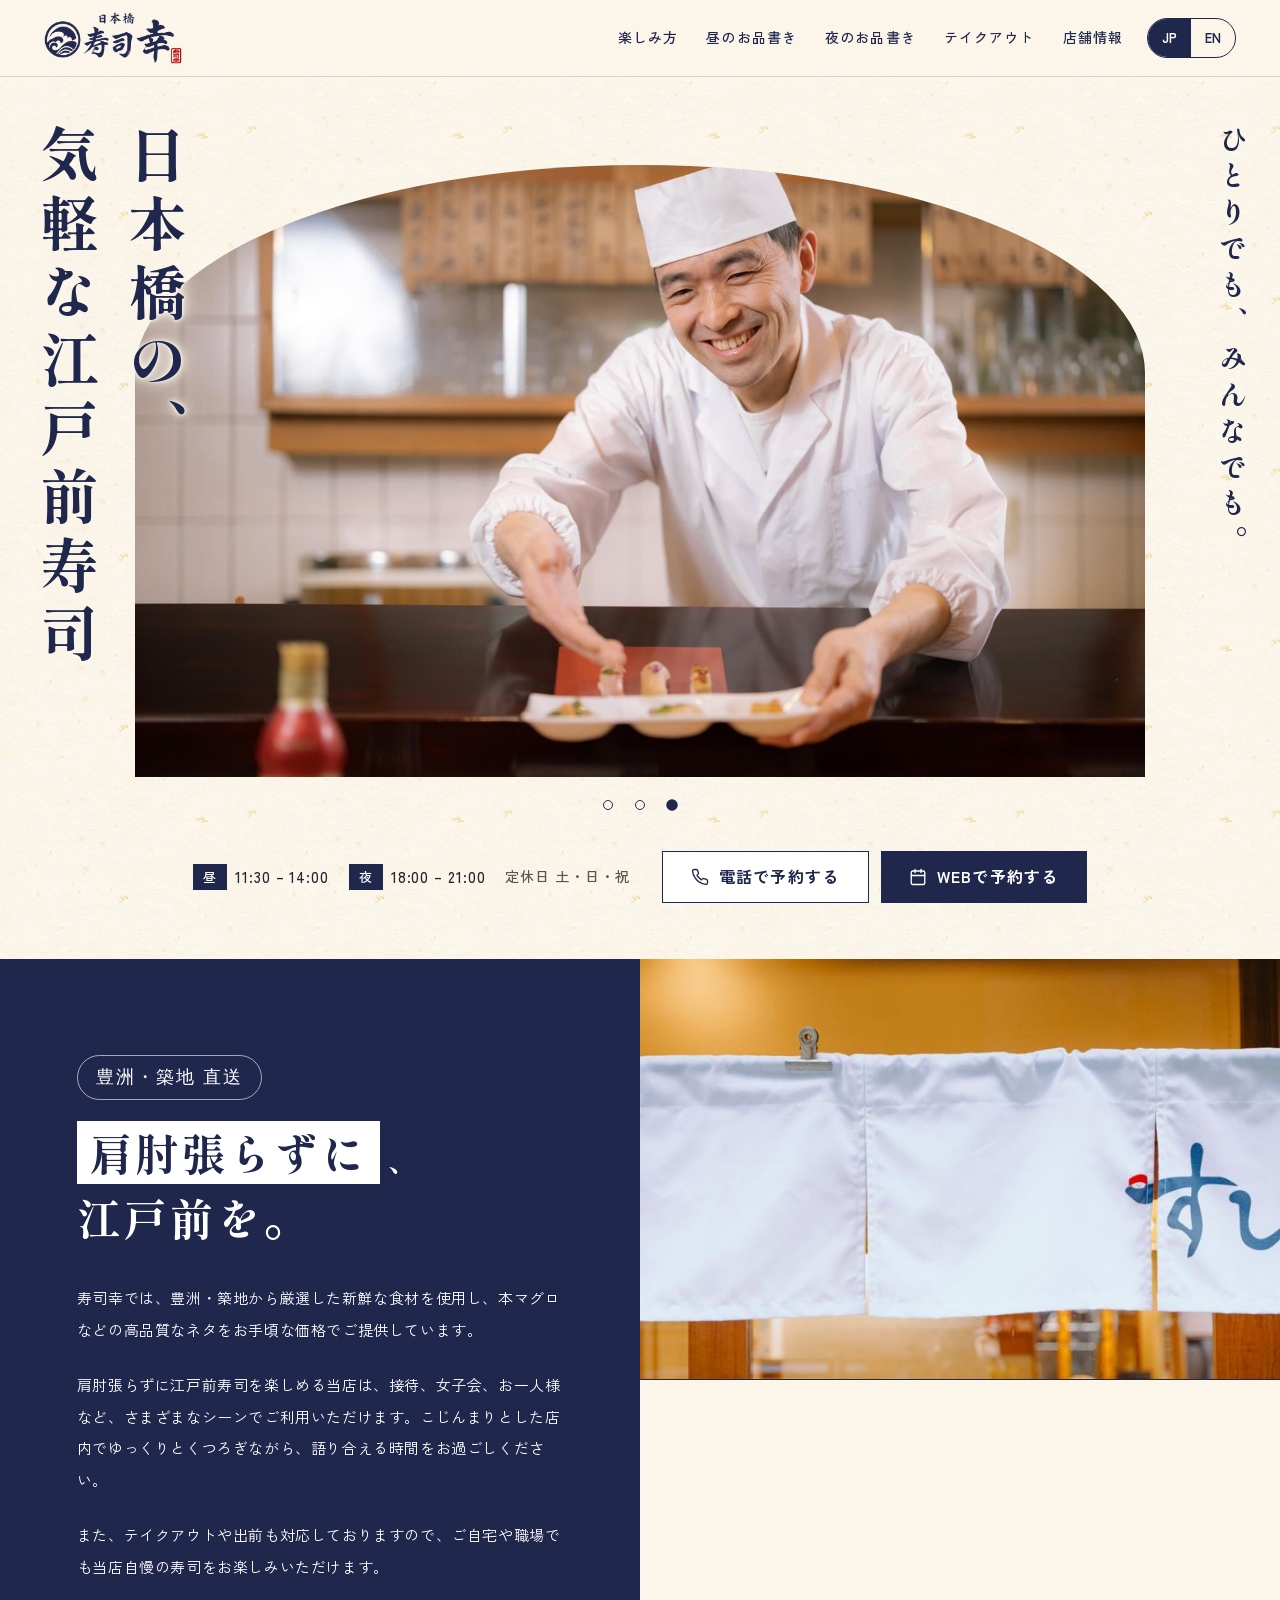
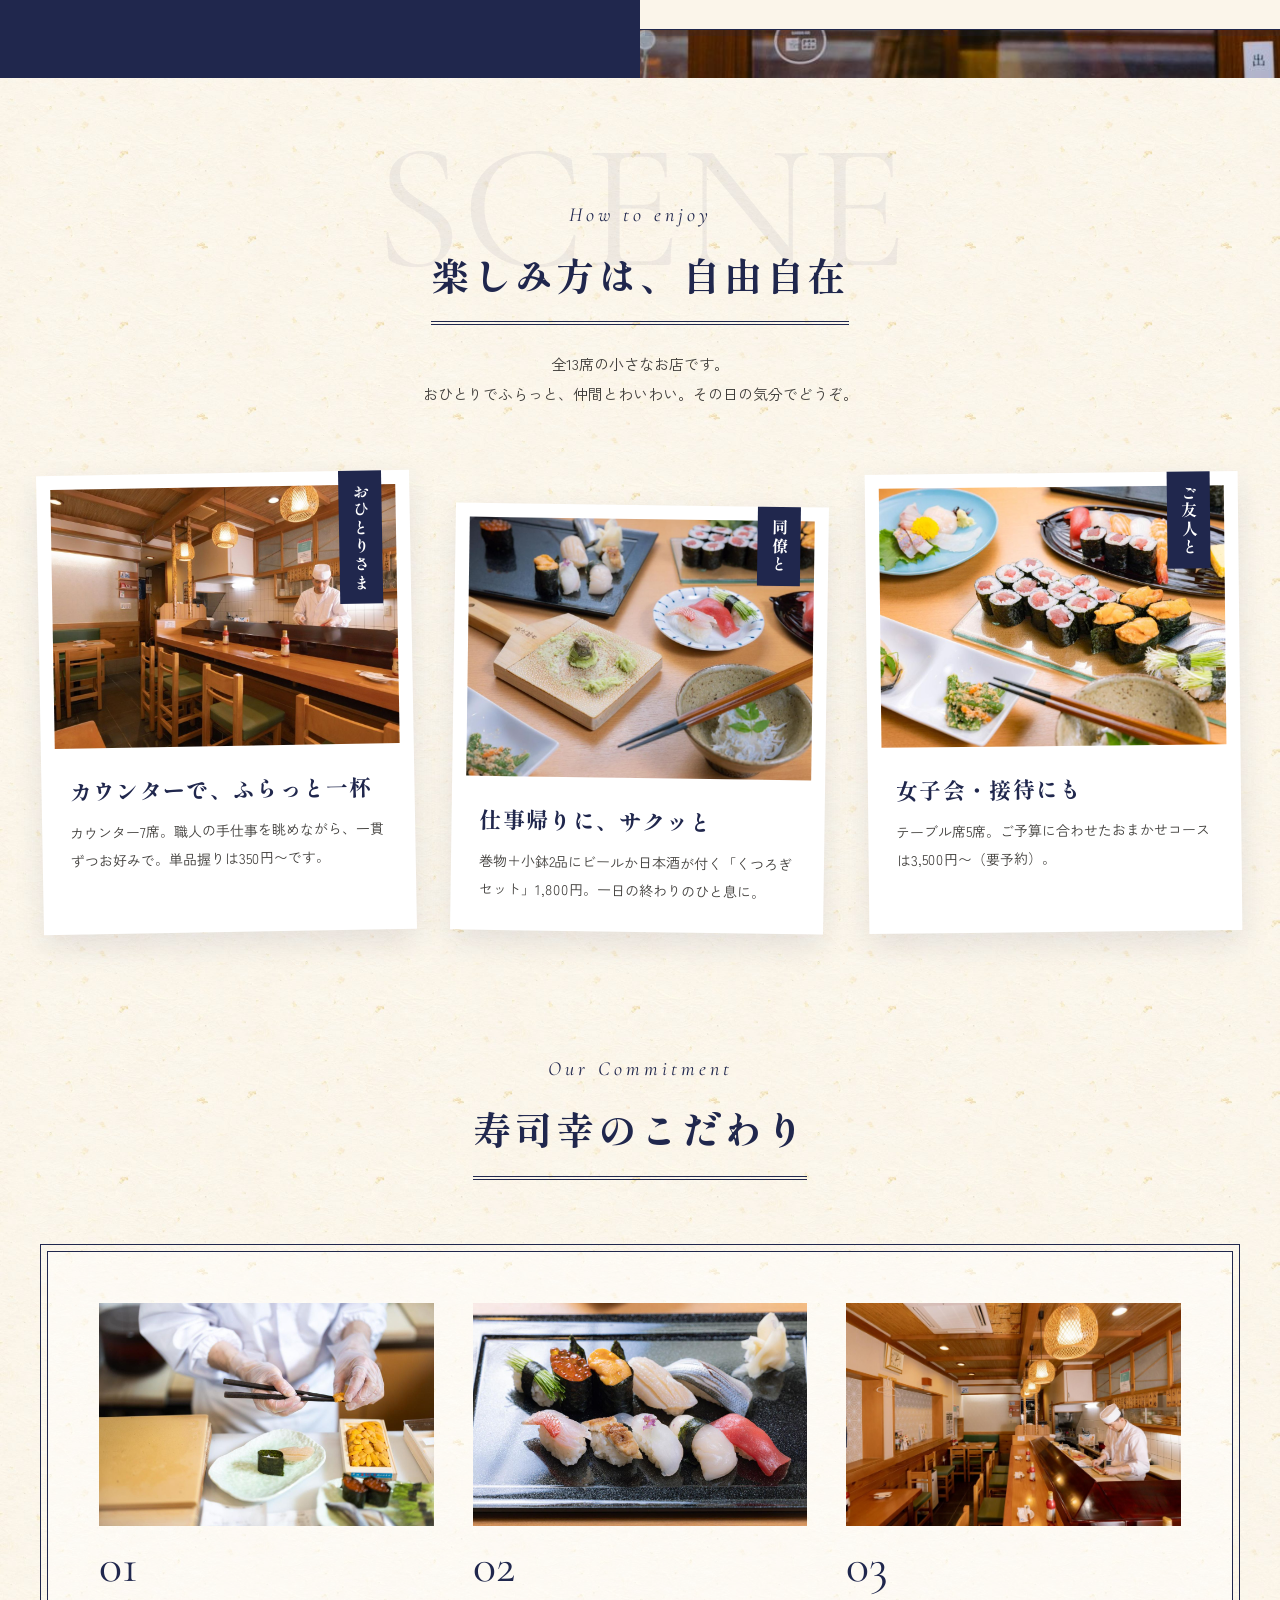
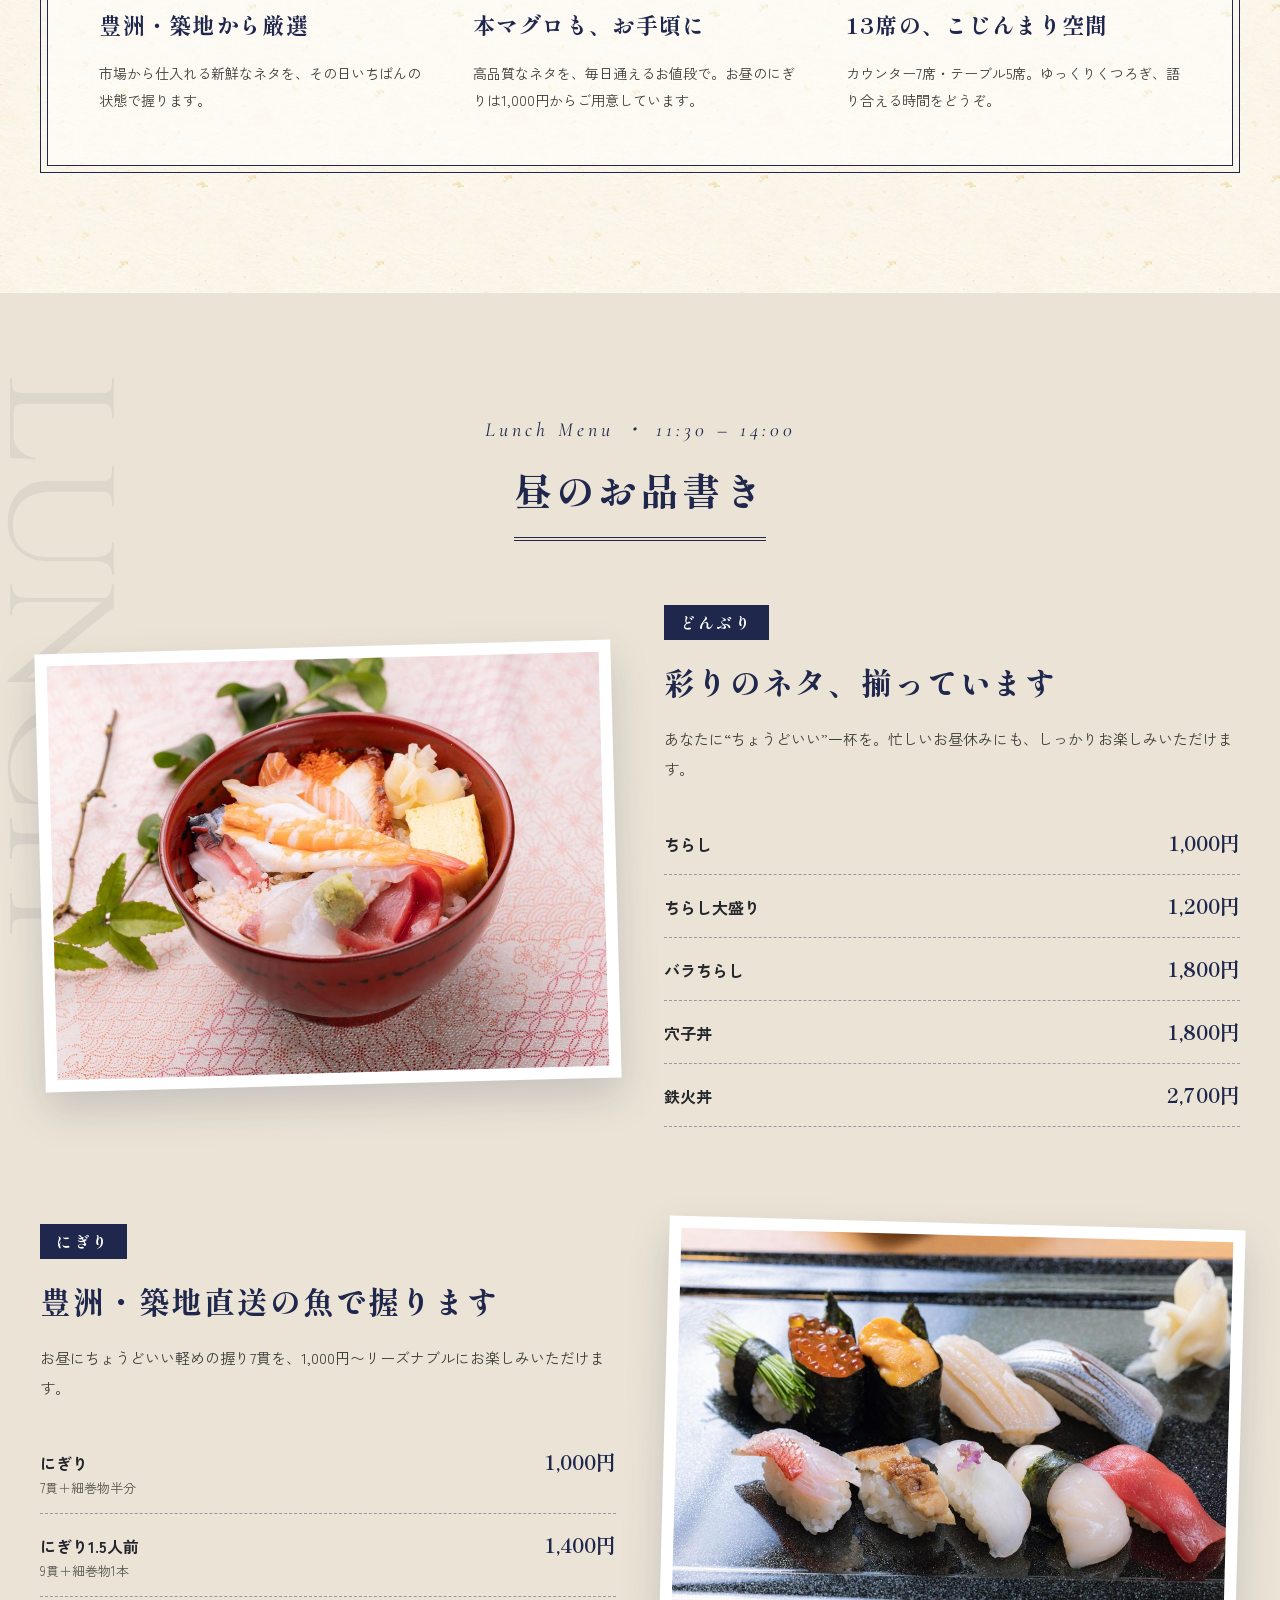
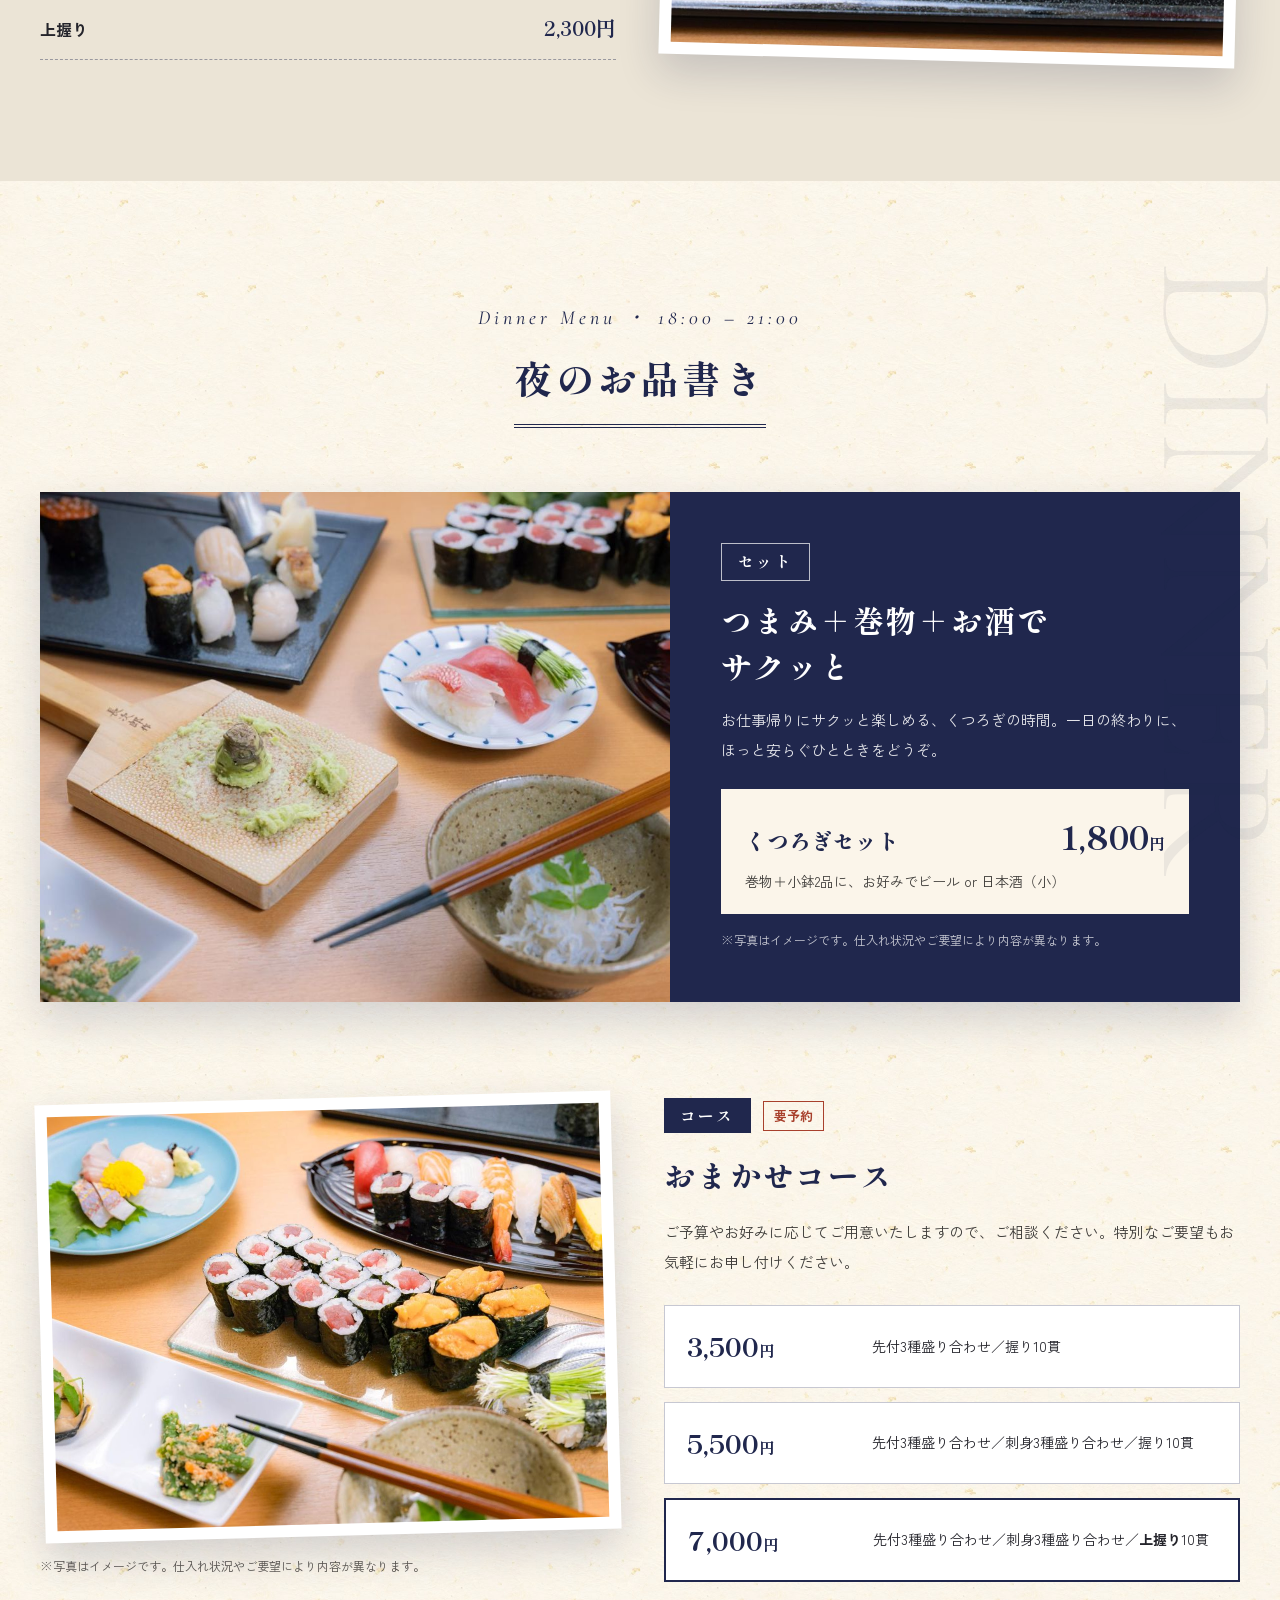
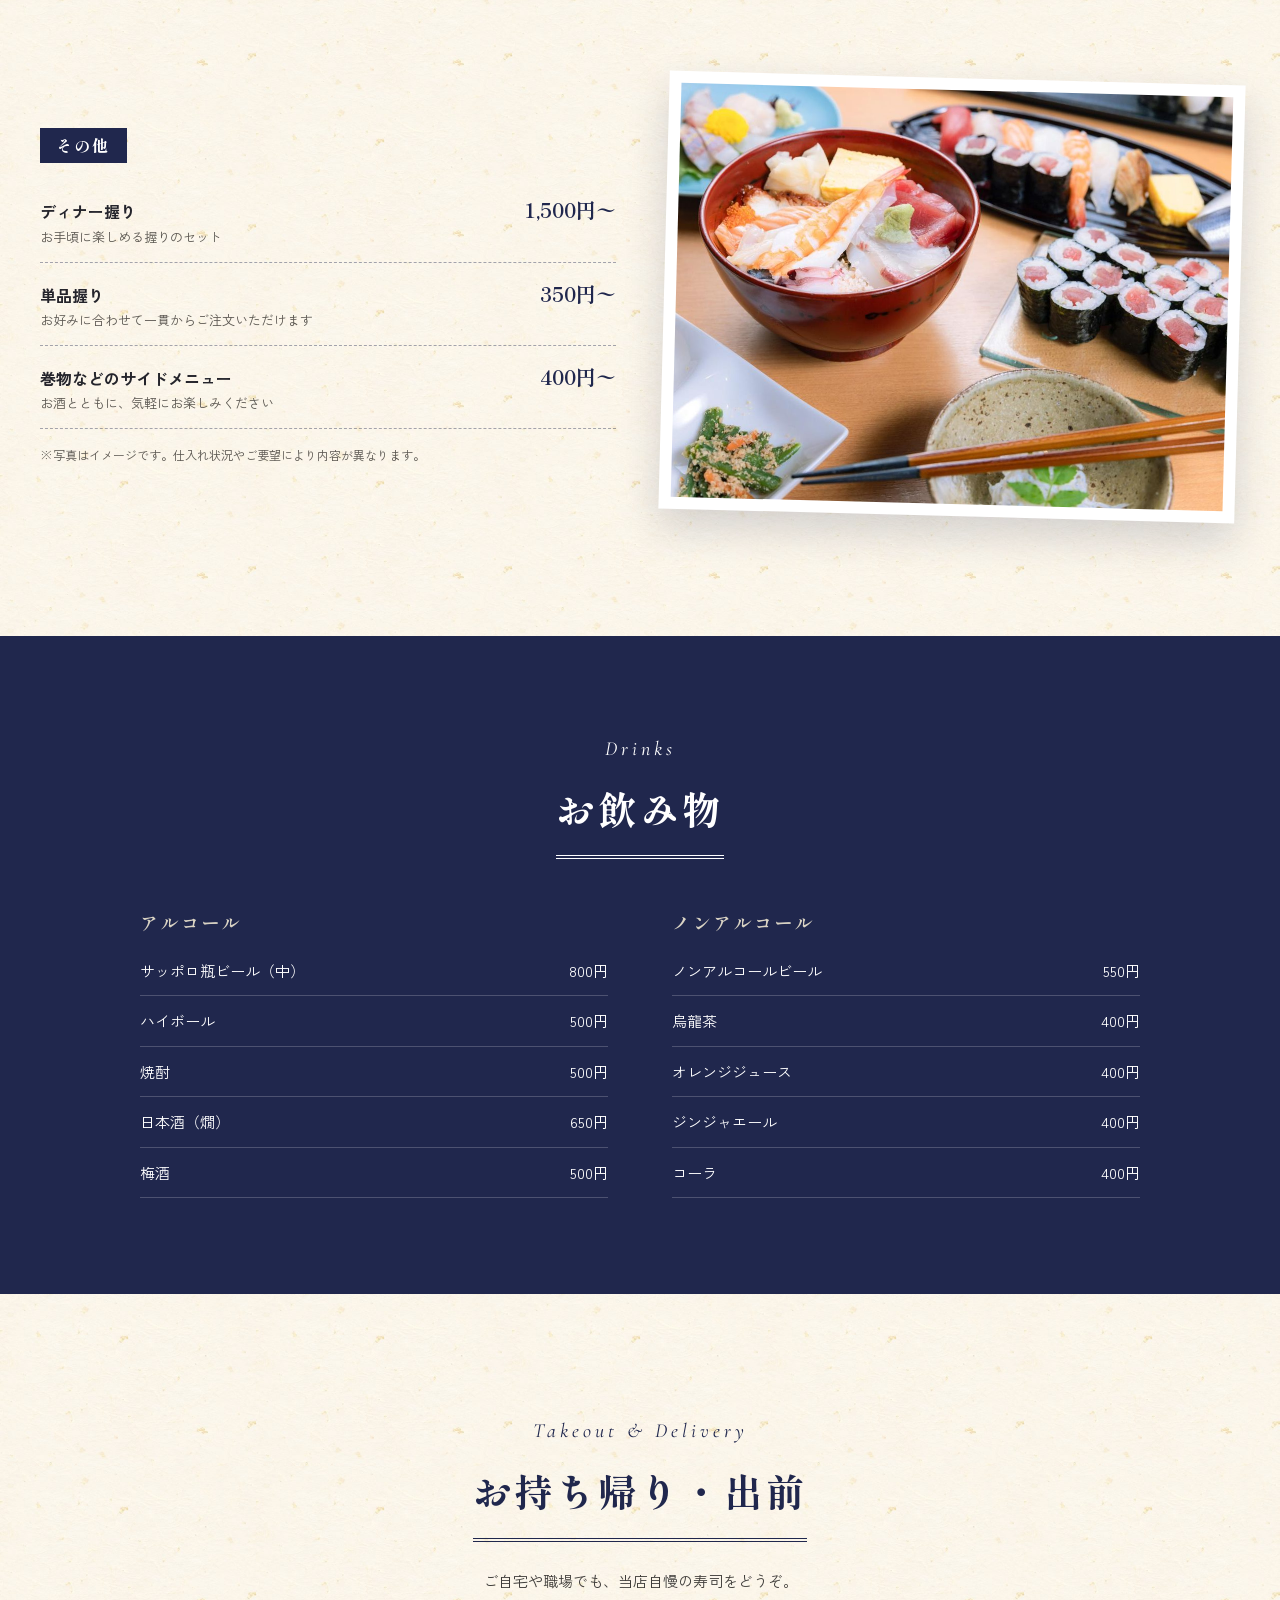
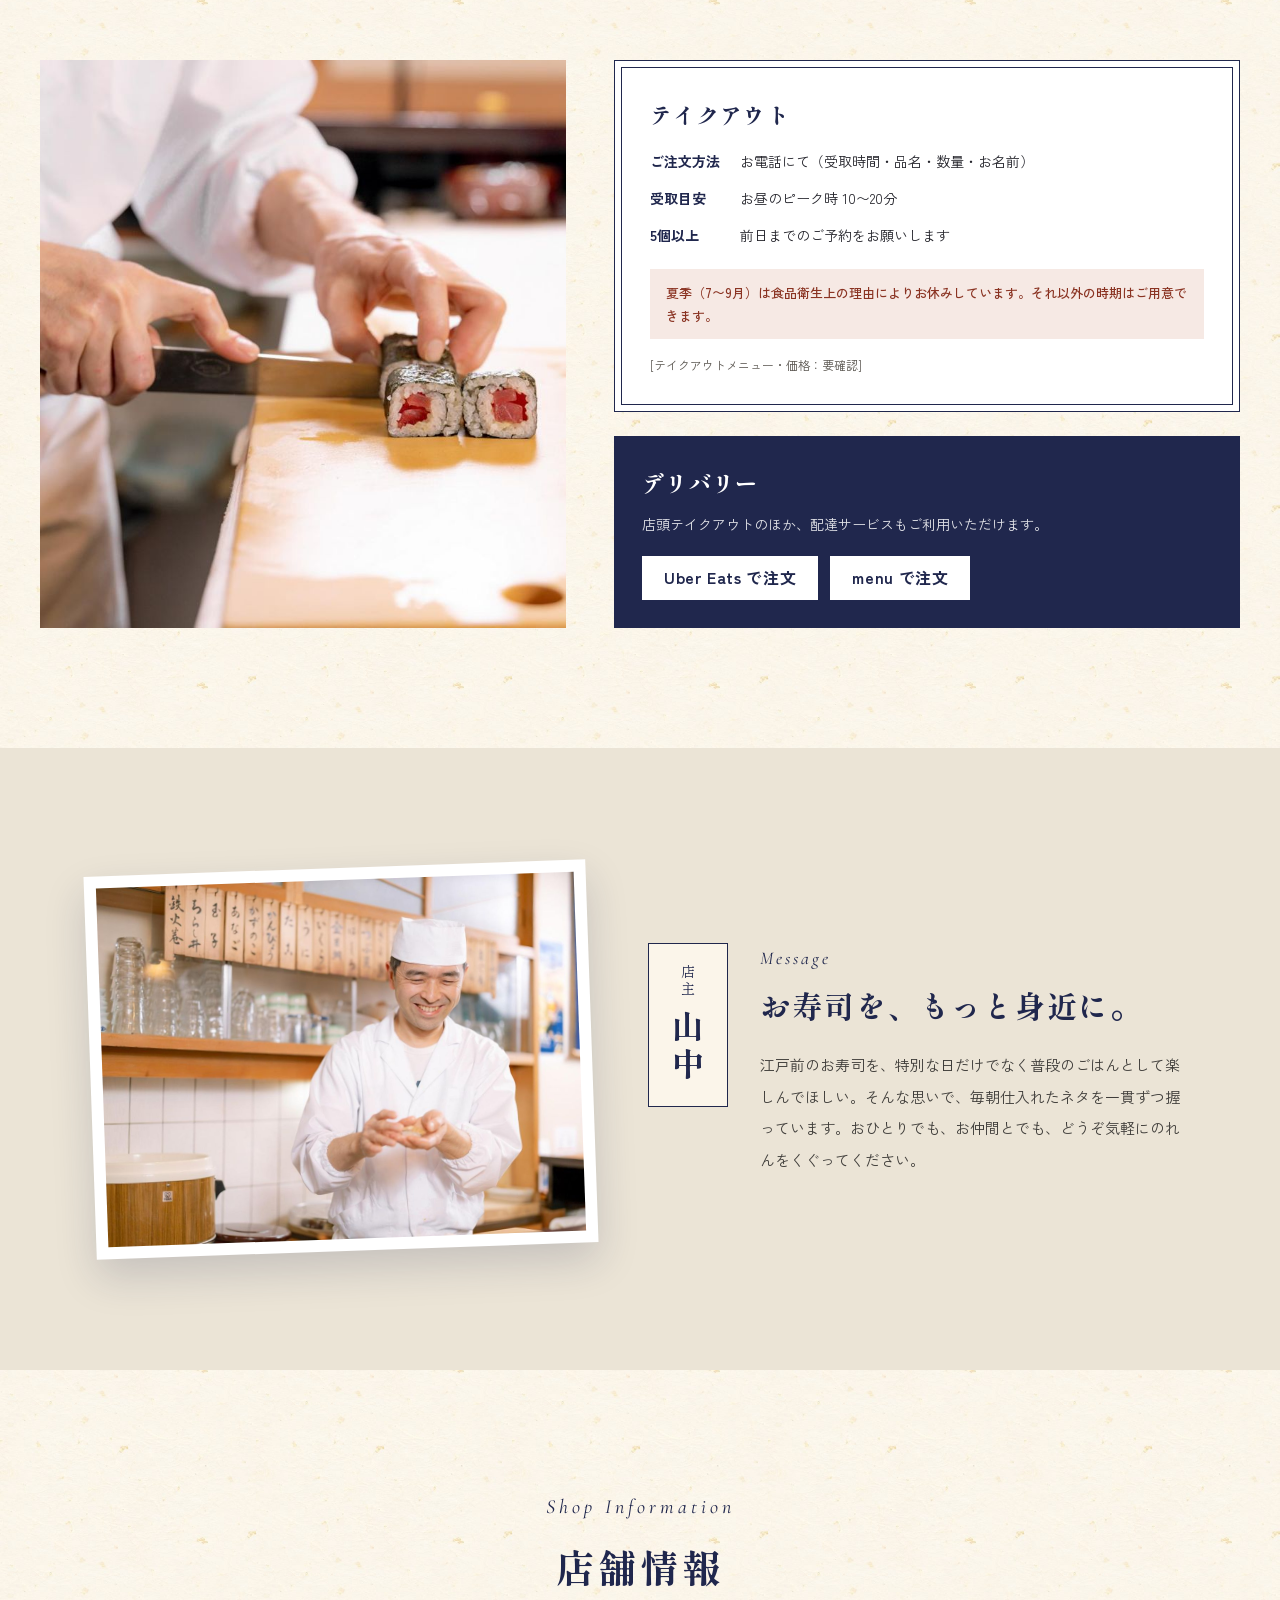
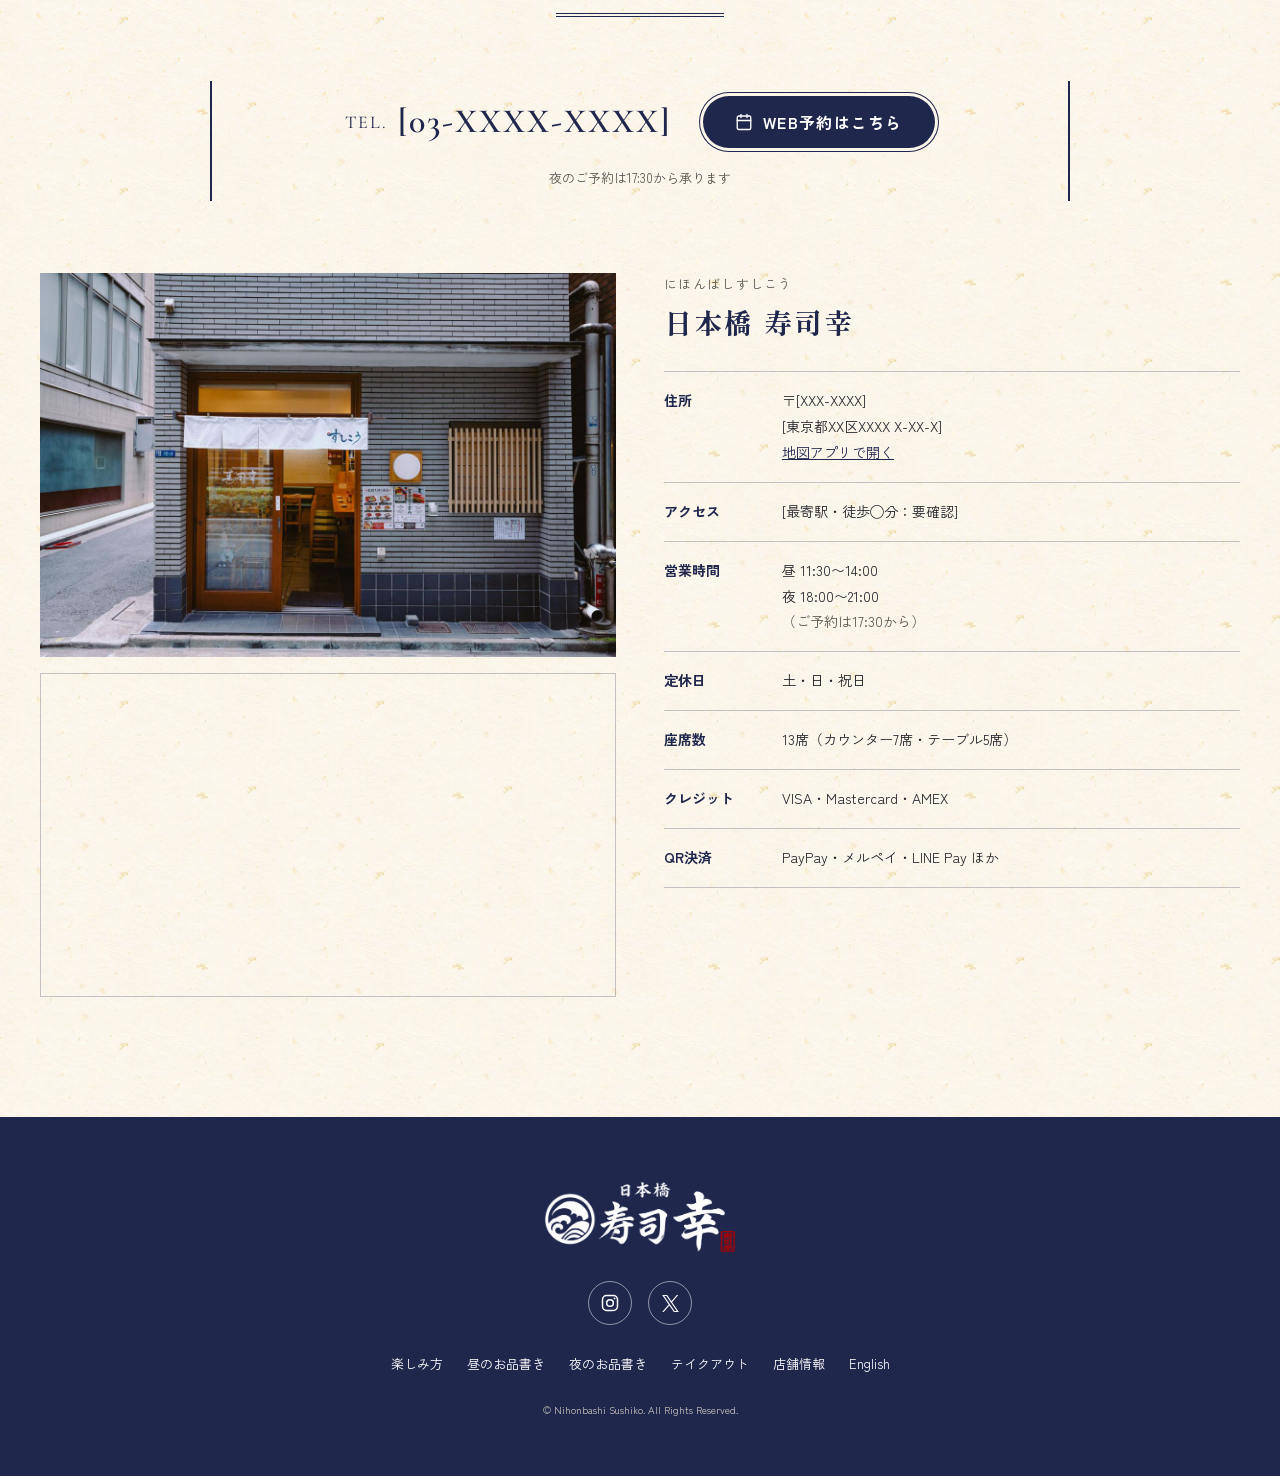
==== commit ec6290cf: "Turn hero image into a 3-photo carousel - Interior, nigiri and chef photos crossfade every 5s with a" ====
--- a/index.html
+++ b/index.html
@@ -91,7 +91,18 @@
 <!-- ================= HERO ================= -->
 <section id="top" class="hero">
   <div class="hero__inner">
-    <img class="hero__photo" src="assets/images/interior.jpg" alt="提灯の灯る、木の温もりある寿司幸の店内" width="1600" height="1067" fetchpriority="high">
+    <div class="hero__slider" data-carousel role="region" aria-roledescription="carousel" aria-label="店内と料理の写真">
+      <div class="hero__slides">
+        <img class="hero__slide is-active" src="assets/images/interior.jpg" alt="提灯の灯る、木の温もりある寿司幸の店内" width="1600" height="1067" fetchpriority="high">
+        <img class="hero__slide" src="assets/images/hero-nigiri.jpg" alt="カウンターに並ぶ握り寿司" width="1600" height="1067" decoding="async">
+        <img class="hero__slide hero__slide--top" src="assets/images/hero-chef.jpg" alt="笑顔で寿司を差し出す店主" width="1600" height="1066" decoding="async">
+      </div>
+      <div class="hero__dots">
+        <button class="hero__dot" type="button" aria-label="1枚目の写真を表示" aria-current="true"></button>
+        <button class="hero__dot" type="button" aria-label="2枚目の写真を表示"></button>
+        <button class="hero__dot" type="button" aria-label="3枚目の写真を表示"></button>
+      </div>
+    </div>
     <h1 class="hero__title">日本橋の、<br>気軽な江戸前寿司</h1>
     <p class="hero__sub">ひとりでも、みんなでも。</p>
   </div>
@@ -461,5 +472,6 @@
   <a class="sp-cta__web" href="[予約ページURL]"><svg class="icon" aria-hidden="true"><use href="#i-cal"/></svg>WEB予約</a>
 </div>
 
+<script src="assets/js/main.js" defer></script>
 </body>
 </html>
--- a/assets/css/style.css
+++ b/assets/css/style.css
@@ -143,9 +143,33 @@
    ========================================================= */
 .hero { position: relative; overflow: hidden; padding: 48px 24px 0; }
 .hero__inner { position: relative; max-width: 1320px; margin: 0 auto; padding-top: 40px; }
-.hero__photo {
-  width: 82%; margin: 0 auto; height: clamp(460px, 68vh, 760px); object-fit: cover;
-  border-radius: 50% 50% 0 0 / 34% 34% 0 0;
+/* carousel */
+.hero__slider { position: relative; width: 82%; margin: 0 auto; }
+.hero__slides {
+  position: relative; height: clamp(460px, 68vh, 760px); overflow: hidden;
+  border-radius: 50% 50% 0 0 / 34% 34% 0 0; background: var(--paper-2);
+  touch-action: pan-y;
+}
+.hero__slide {
+  position: absolute; inset: 0; width: 100%; height: 100%; object-fit: cover;
+  opacity: 0; transform: scale(1.06);
+  transition: opacity 1.2s ease, transform 6.5s ease-out;
+}
+.hero__slide.is-active { opacity: 1; transform: scale(1); }
+.hero__slide--top { object-position: 50% 0; transform-origin: 50% 0; }
+.hero__dots { display: flex; justify-content: center; gap: 4px; margin-top: 14px; }
+.hero__dot {
+  width: 28px; height: 28px; padding: 0; border: 0; background: none; cursor: pointer;
+  display: flex; align-items: center; justify-content: center;
+}
+.hero__dot::before {
+  content: ""; width: 10px; height: 10px; border-radius: 50%;
+  border: 1px solid var(--navy); background: transparent; transition: background-color .3s, transform .3s;
+}
+.hero__dot[aria-current="true"]::before { background: var(--navy); transform: scale(1.15); }
+@media (prefers-reduced-motion: reduce) {
+  .hero__slide { transition: opacity .4s; transform: none; }
+  .hero__slide.is-active { transform: none; }
 }
 .hero__title {
   position: absolute; left: 0; top: 0;
@@ -468,14 +492,15 @@
   .hero__title, .hero__sub { position: static; }
   .hero__title { grid-column: 1; grid-row: 1; font-size: clamp(30px, 9vw, 44px); }
   .hero__sub { grid-column: 2; grid-row: 1; font-size: clamp(18px, 5vw, 24px); }
-  .hero__photo { grid-column: 1 / -1; grid-row: 2; width: 100%; height: clamp(320px, 90vw, 460px); border-radius: 50% 50% 0 0 / 28% 28% 0 0; }
+  .hero__slider { grid-column: 1 / -1; grid-row: 2; width: 100%; }
+  .hero__slides { height: clamp(320px, 90vw, 460px); border-radius: 50% 50% 0 0 / 28% 28% 0 0; }
   .hero__bar { padding: 24px 0 48px; }
   .hero__cta { width: 100%; }
   .hero__cta .btn { flex: 1 1 200px; padding: 0 16px; }
   .hero--en .hero__inner { grid-template-columns: 1fr; }
   .hero--en .hero__title { grid-column: 1; max-width: none; }
   .hero--en .hero__sub { grid-column: 1; grid-row: 2; text-align: left; max-width: none; }
-  .hero--en .hero__photo { grid-row: 3; }
+  .hero--en .hero__slider { grid-row: 3; }
 
   .intro__text { padding: 64px 20px; }
   .intro__visual { min-height: 440px; }
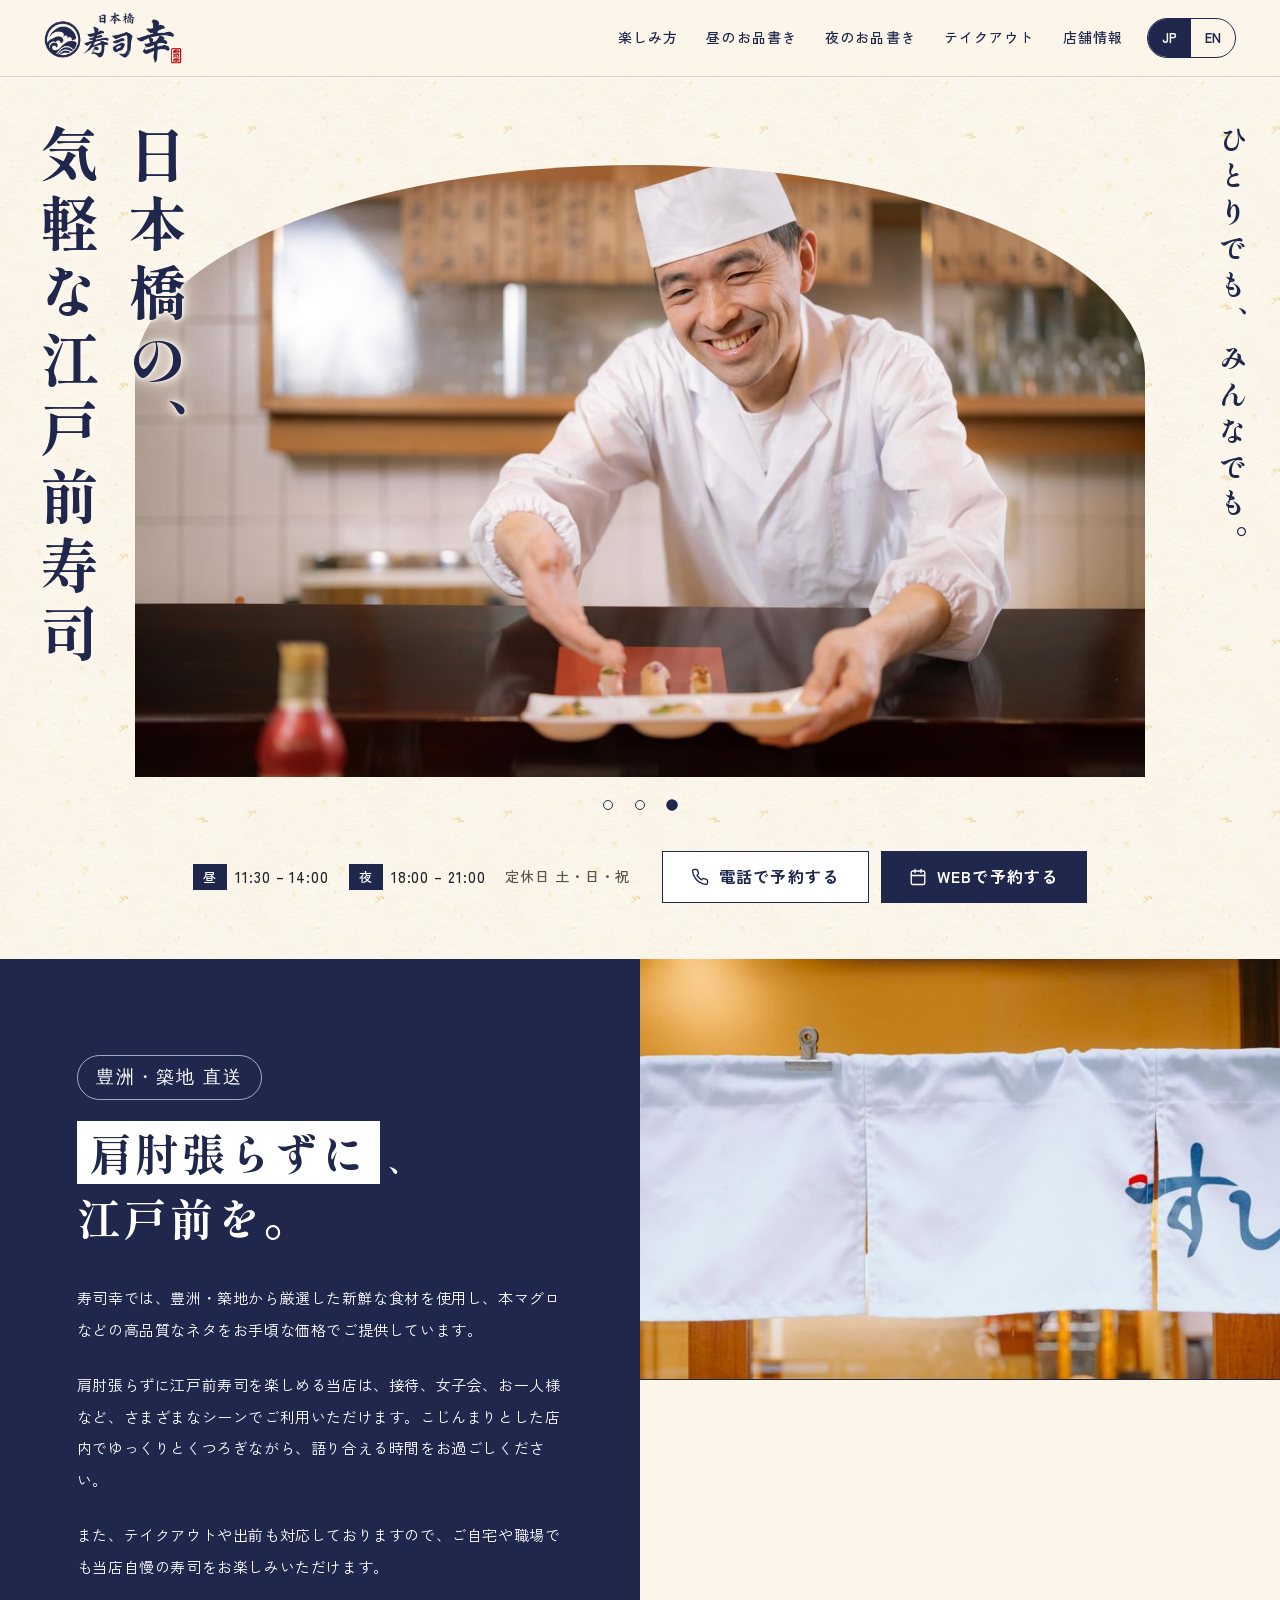
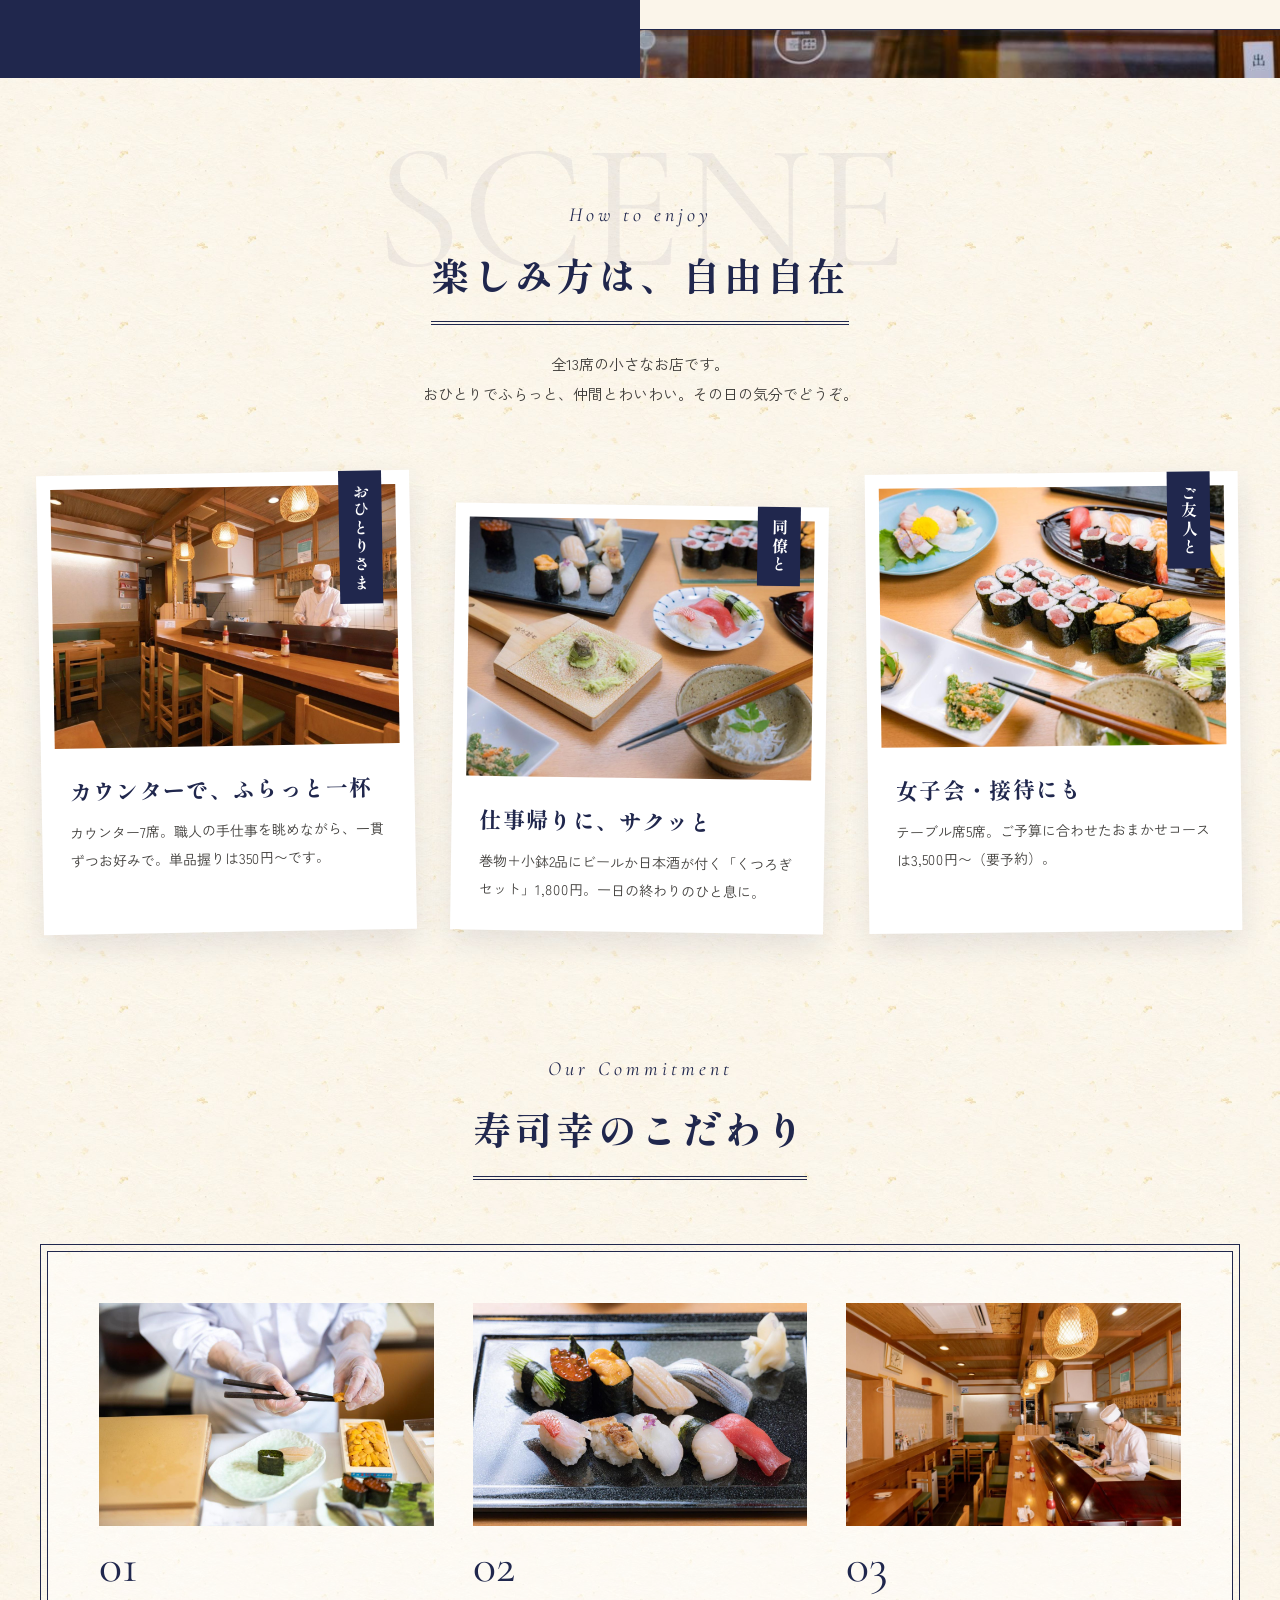
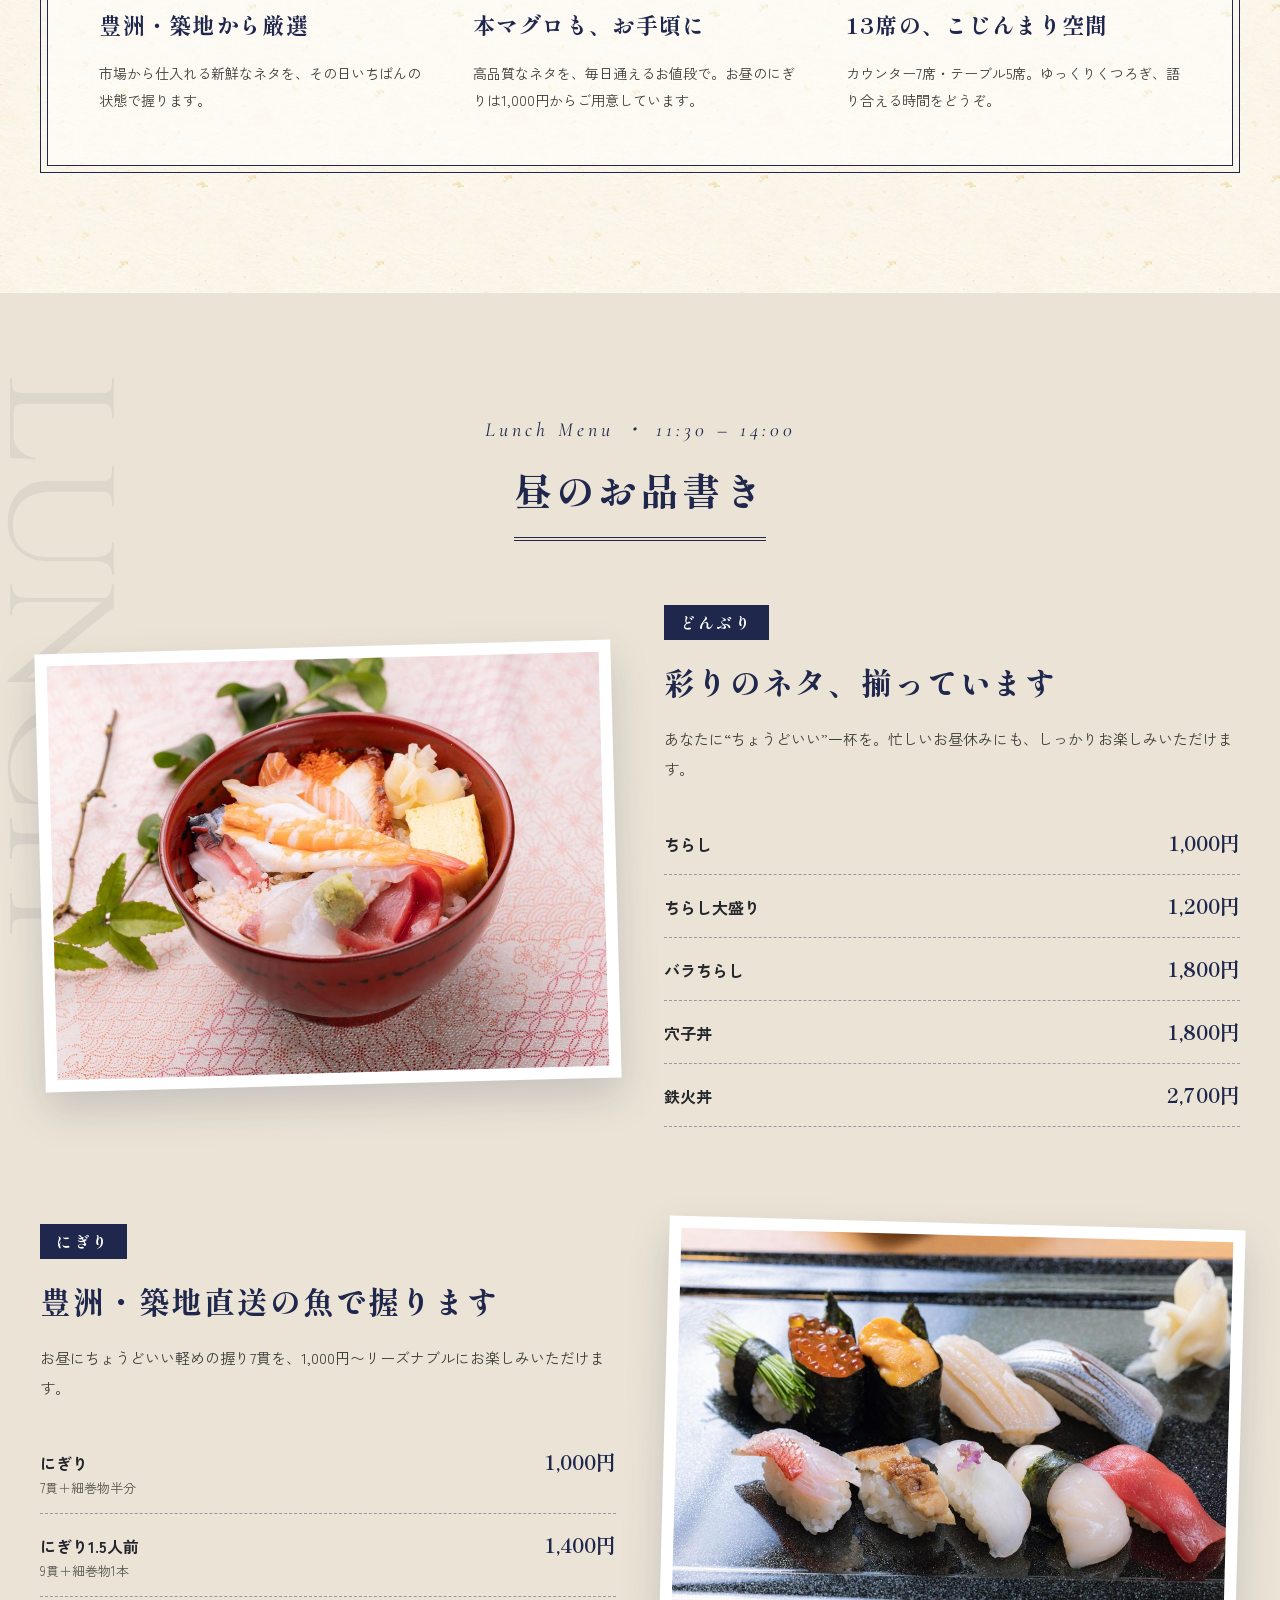
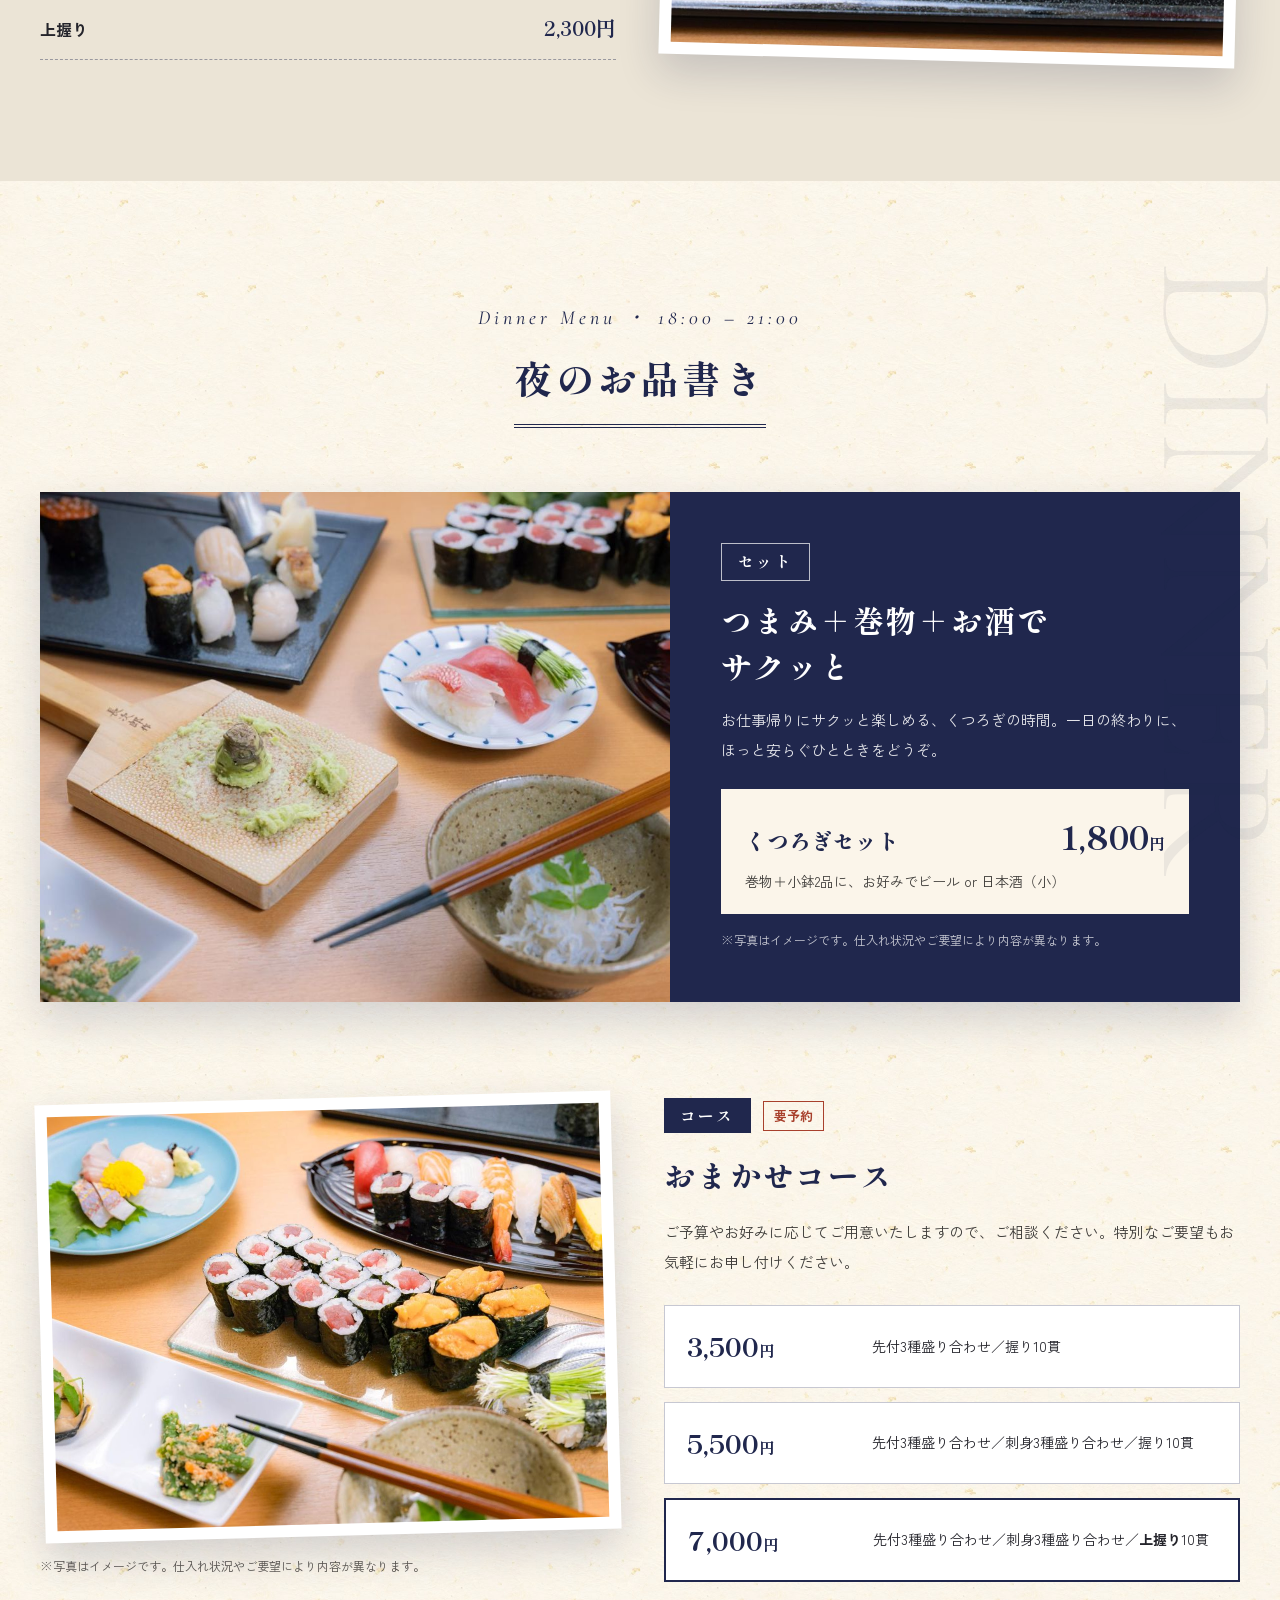
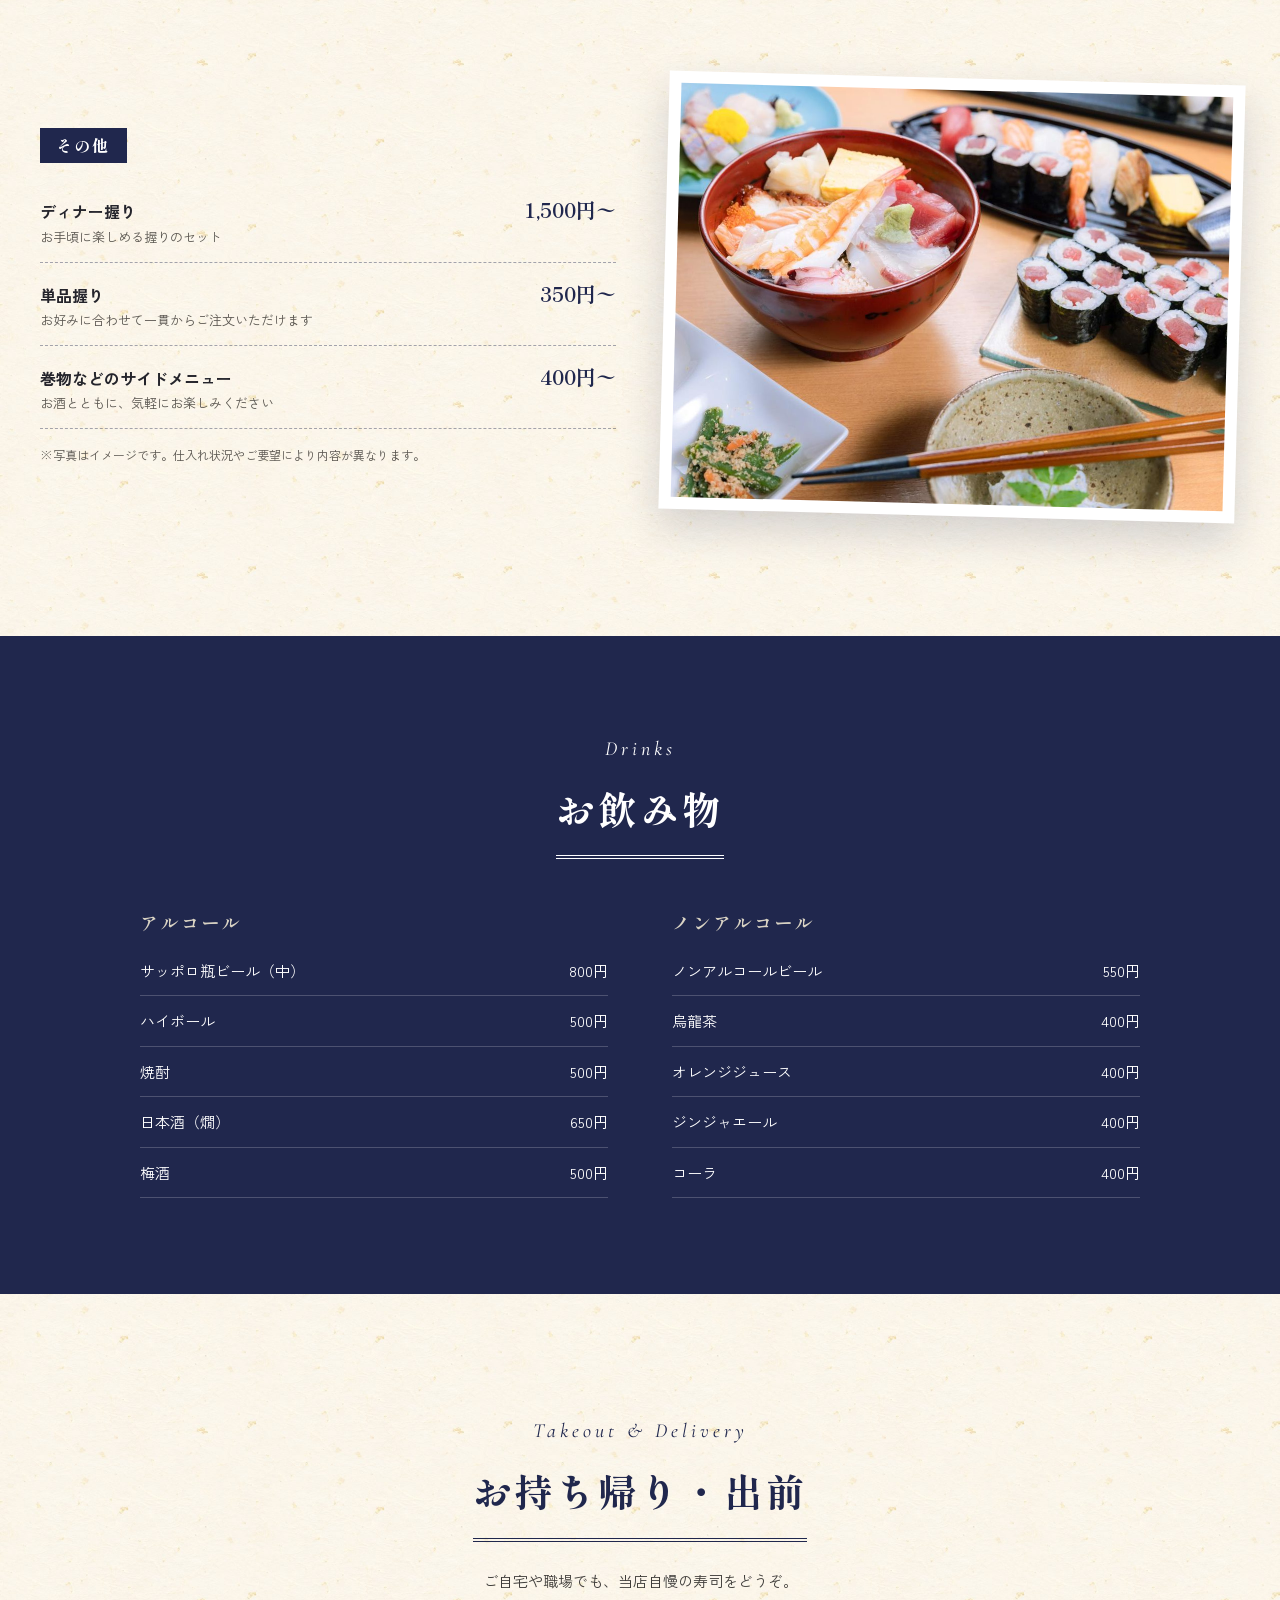
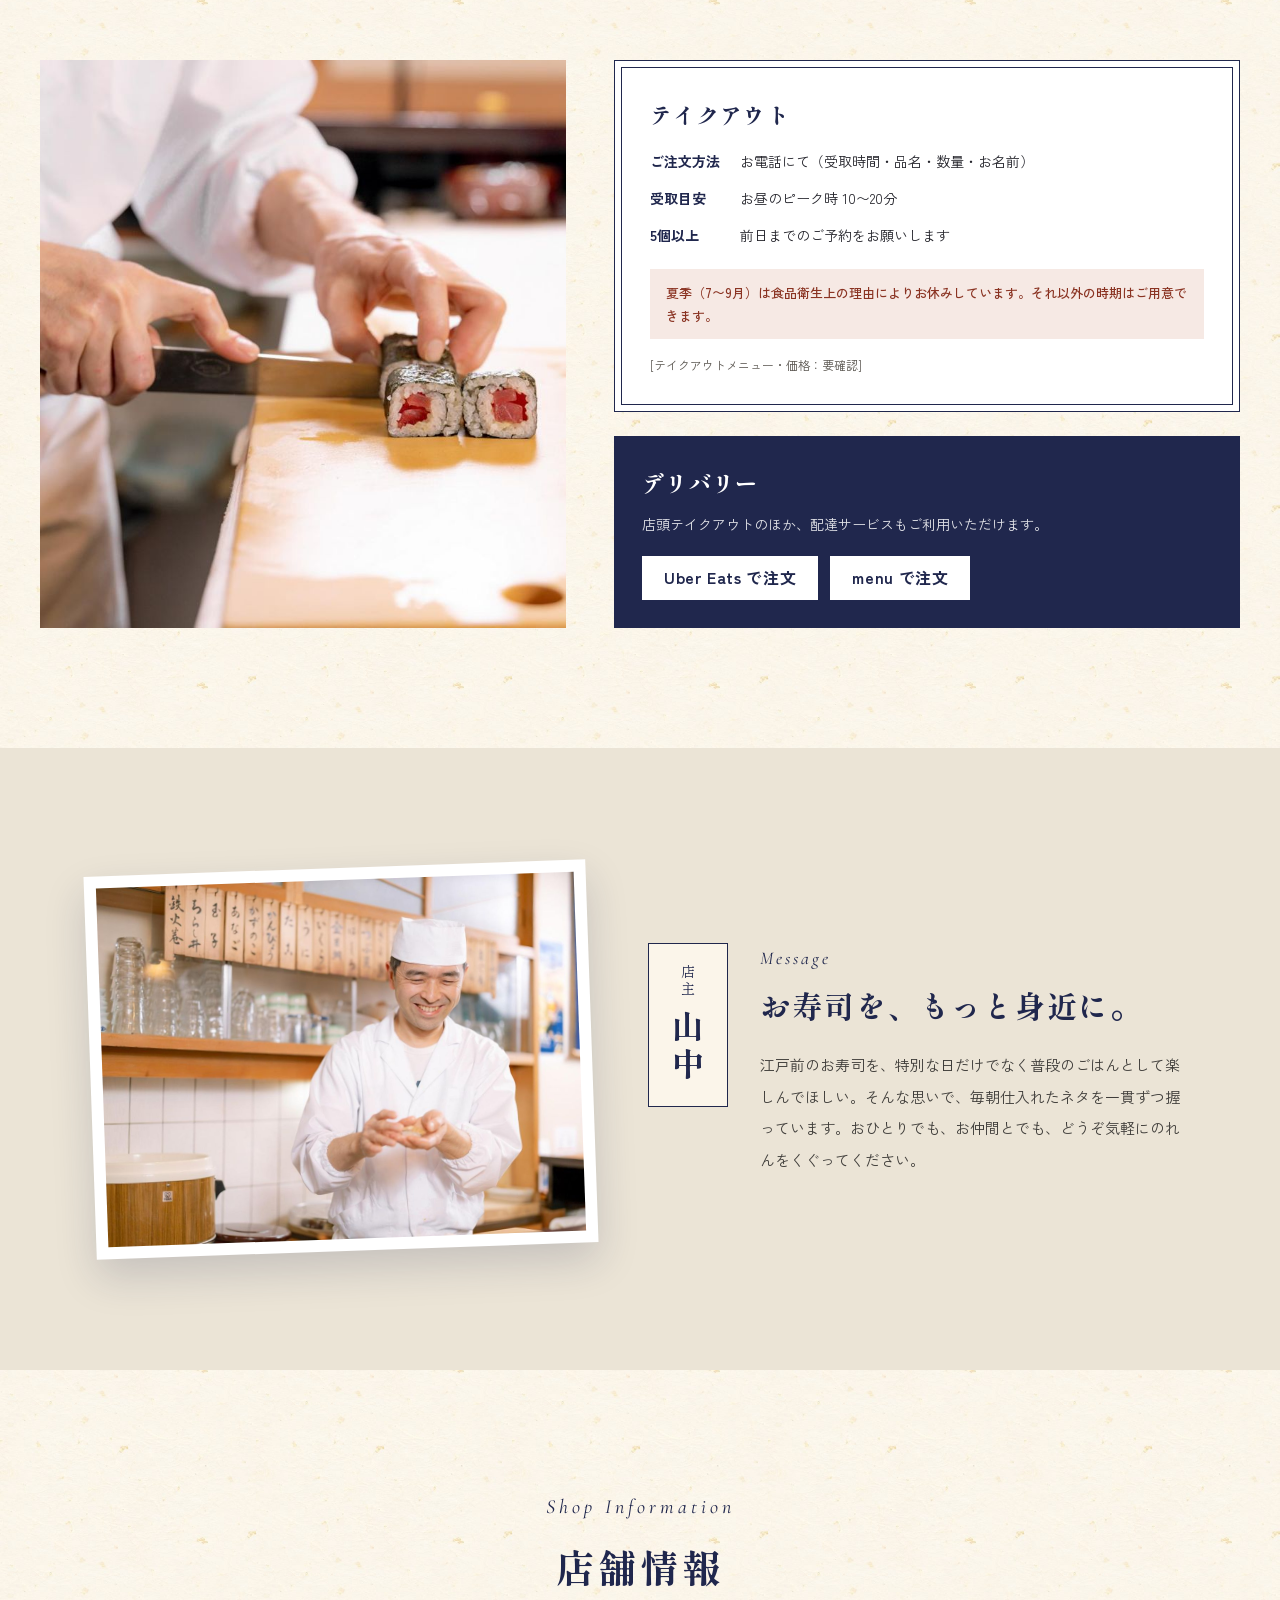
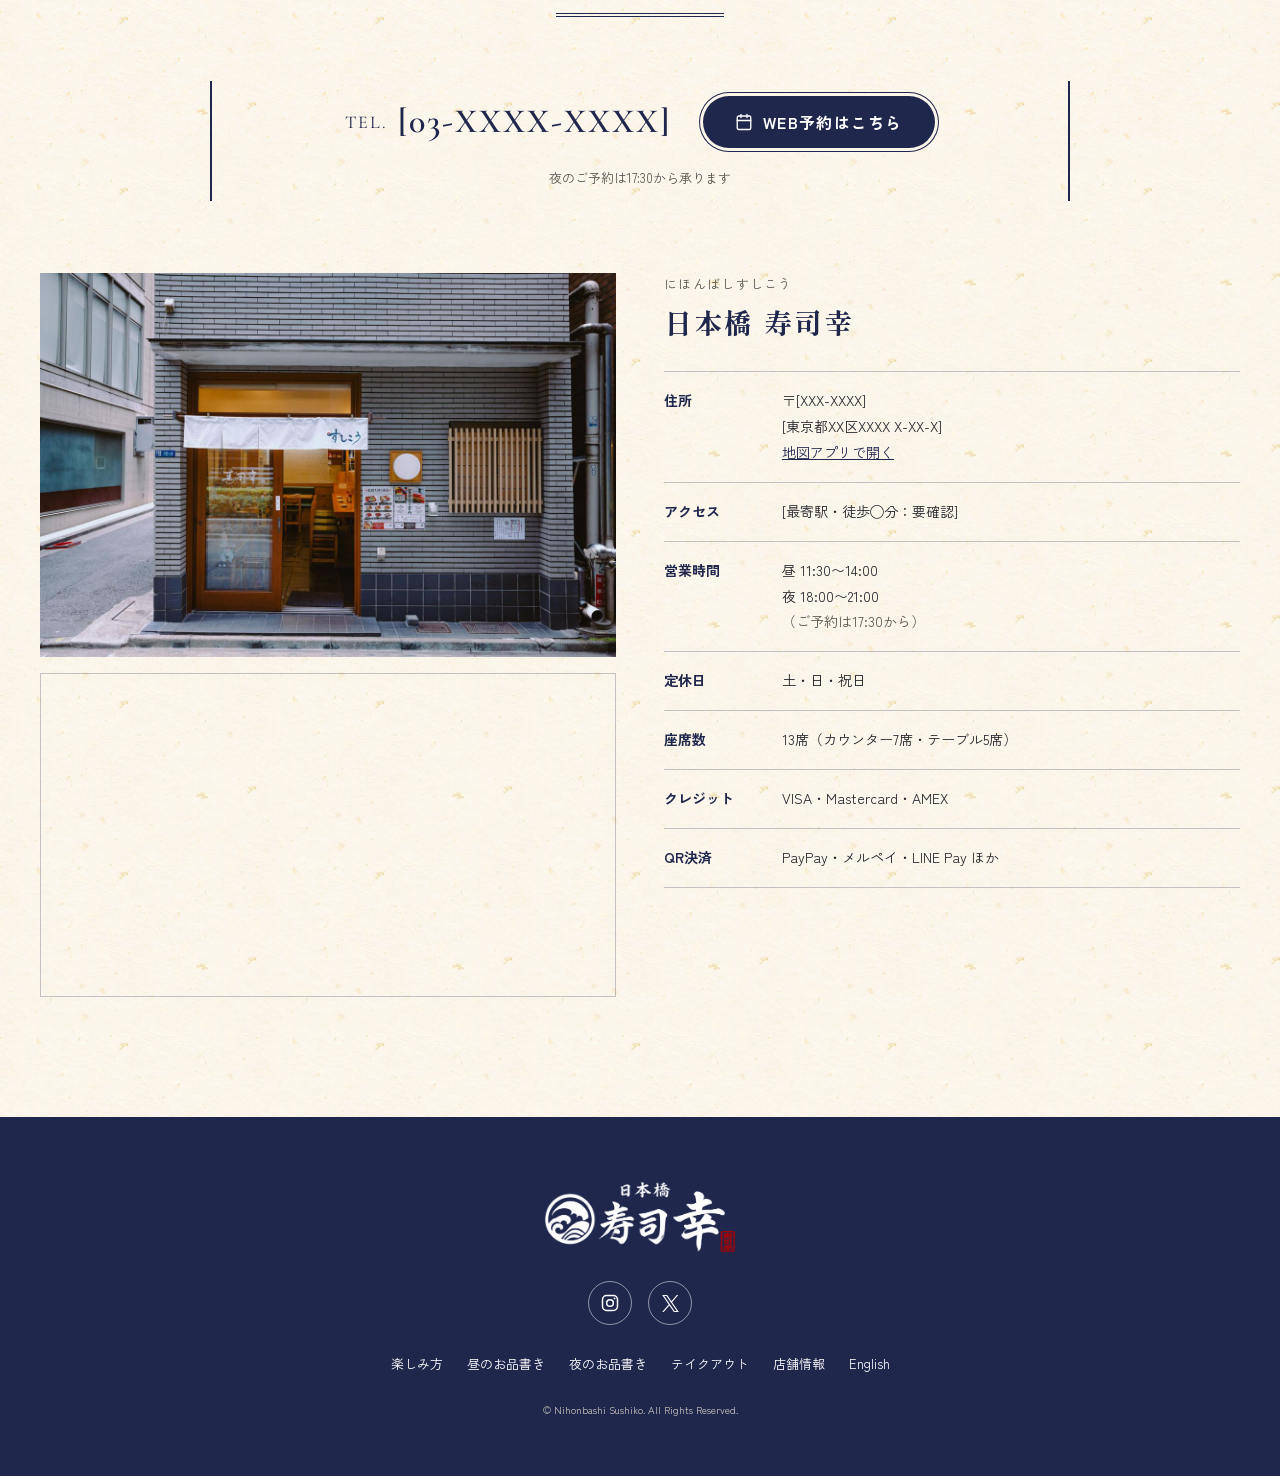
==== commit 3759efff: "Reorder hero intro: sub copy first, then headline line by line - Show "ひとりでも、みんなでも。" first - One sec" ====
--- a/index.html
+++ b/index.html
@@ -103,7 +103,7 @@
         <button class="hero__dot" type="button" aria-label="3枚目の写真を表示"></button>
       </div>
     </div>
-    <h1 class="hero__title">日本橋の、<br>気軽な江戸前寿司</h1>
+    <h1 class="hero__title"><span class="hero__line">日本橋の、</span><span class="hero__line">気軽な江戸前寿司</span></h1>
     <p class="hero__sub">ひとりでも、みんなでも。</p>
   </div>
   <div class="hero__bar">
--- a/assets/css/style.css
+++ b/assets/css/style.css
@@ -167,9 +167,26 @@
   border: 1px solid var(--navy); background: transparent; transition: background-color .3s, transform .3s;
 }
 .hero__dot[aria-current="true"]::before { background: var(--navy); transform: scale(1.15); }
+/* 読み込み時のアニメーション：写真はフェードイン、文字は上から現れる */
+@keyframes hero-fade {
+  from { opacity: 0; }
+  to   { opacity: 1; }
+}
+@keyframes hero-text-in {
+  from { opacity: 0; transform: translateY(-28px); clip-path: inset(-40px -40px 100% -40px); }
+  to   { opacity: 1; transform: none;              clip-path: inset(-40px -40px -40px -40px); }
+}
+/* 順番：写真 → サブコピー → 1秒後に「日本橋の、」→「気軽な江戸前寿司」→ 営業時間 */
+.hero__slider { animation: hero-fade 1.6s ease 0.1s both; }
+.hero__sub    { animation: hero-text-in 1.4s cubic-bezier(.2, .7, .2, 1) 0.6s both; }
+.hero__line   { display: block; animation: hero-text-in 1.4s cubic-bezier(.2, .7, .2, 1) 1.6s both; }
+.hero__line + .hero__line { animation-delay: 2.1s; }
+.hero__bar    { animation: hero-fade 1s ease 2.8s both; }
+
 @media (prefers-reduced-motion: reduce) {
   .hero__slide { transition: opacity .4s; transform: none; }
   .hero__slide.is-active { transform: none; }
+  .hero__slider, .hero__line, .hero__sub, .hero__bar { animation: none; }
 }
 .hero__title {
   position: absolute; left: 0; top: 0;
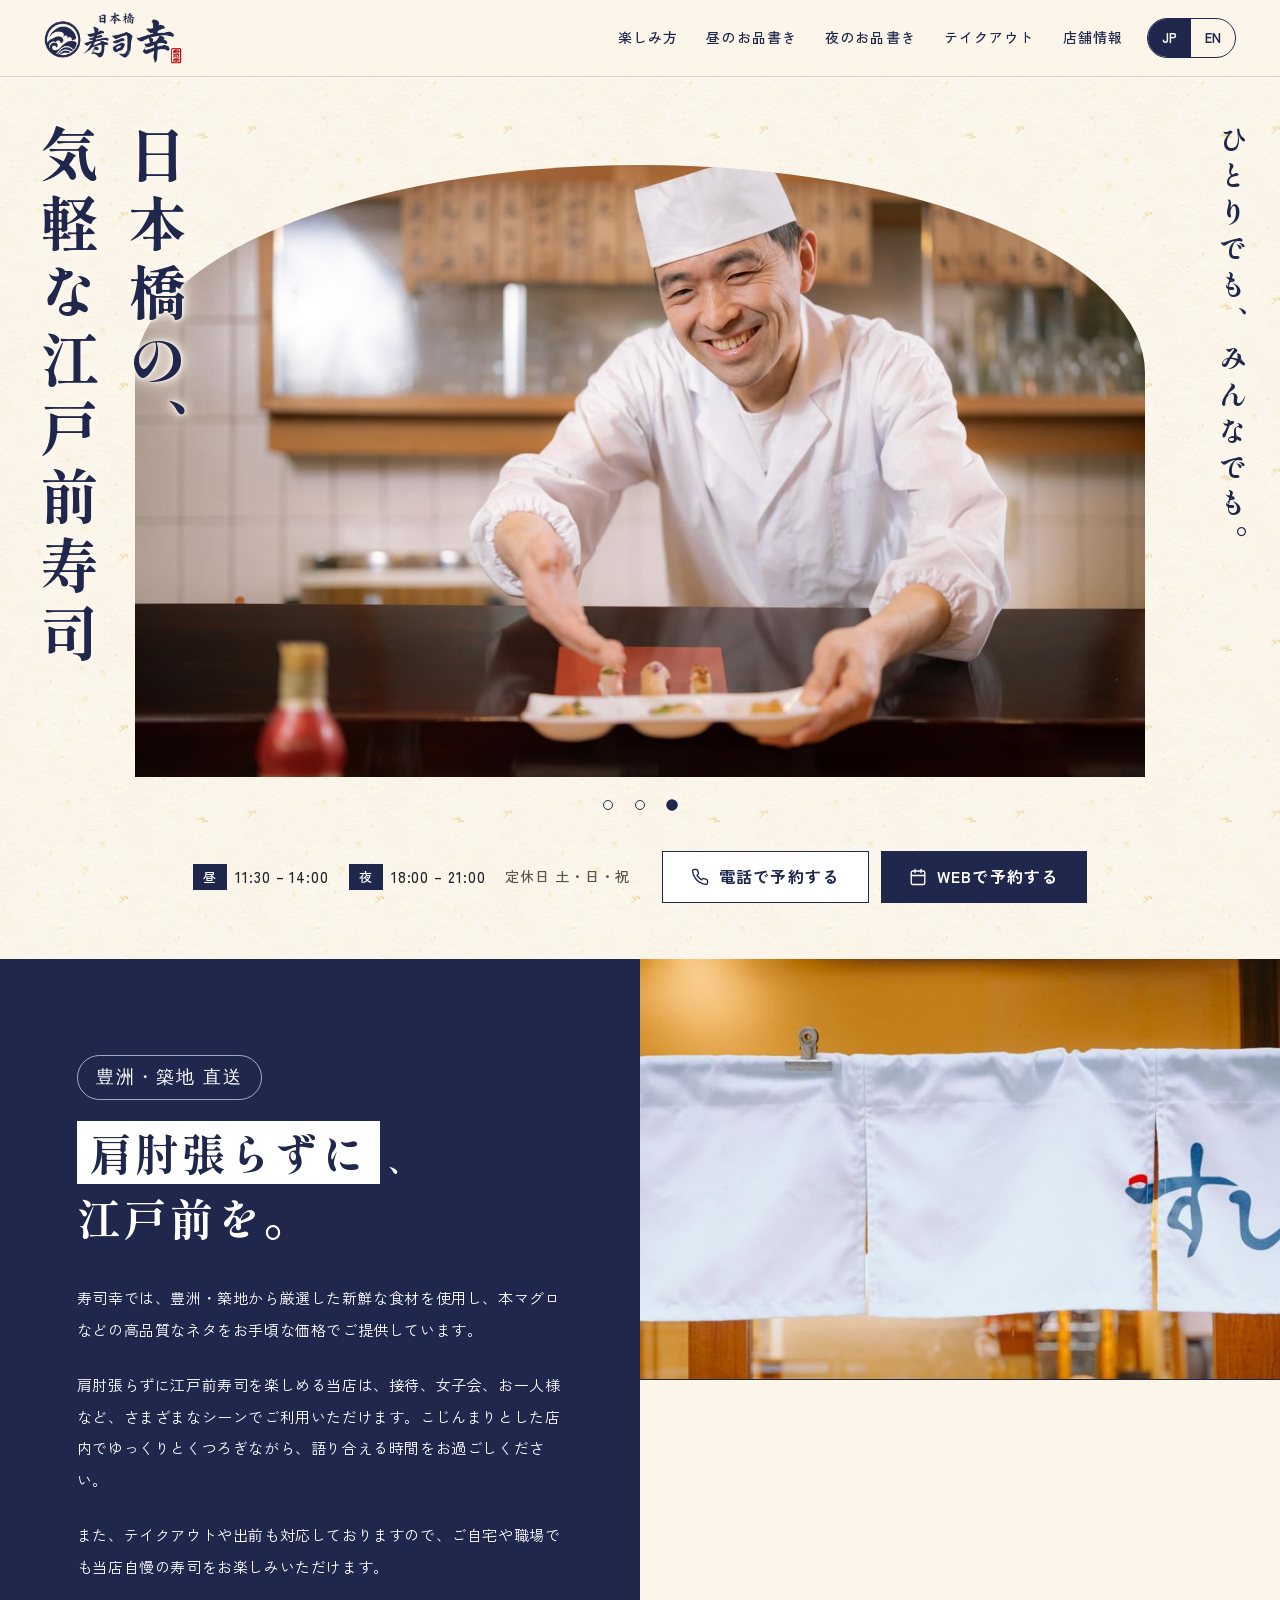
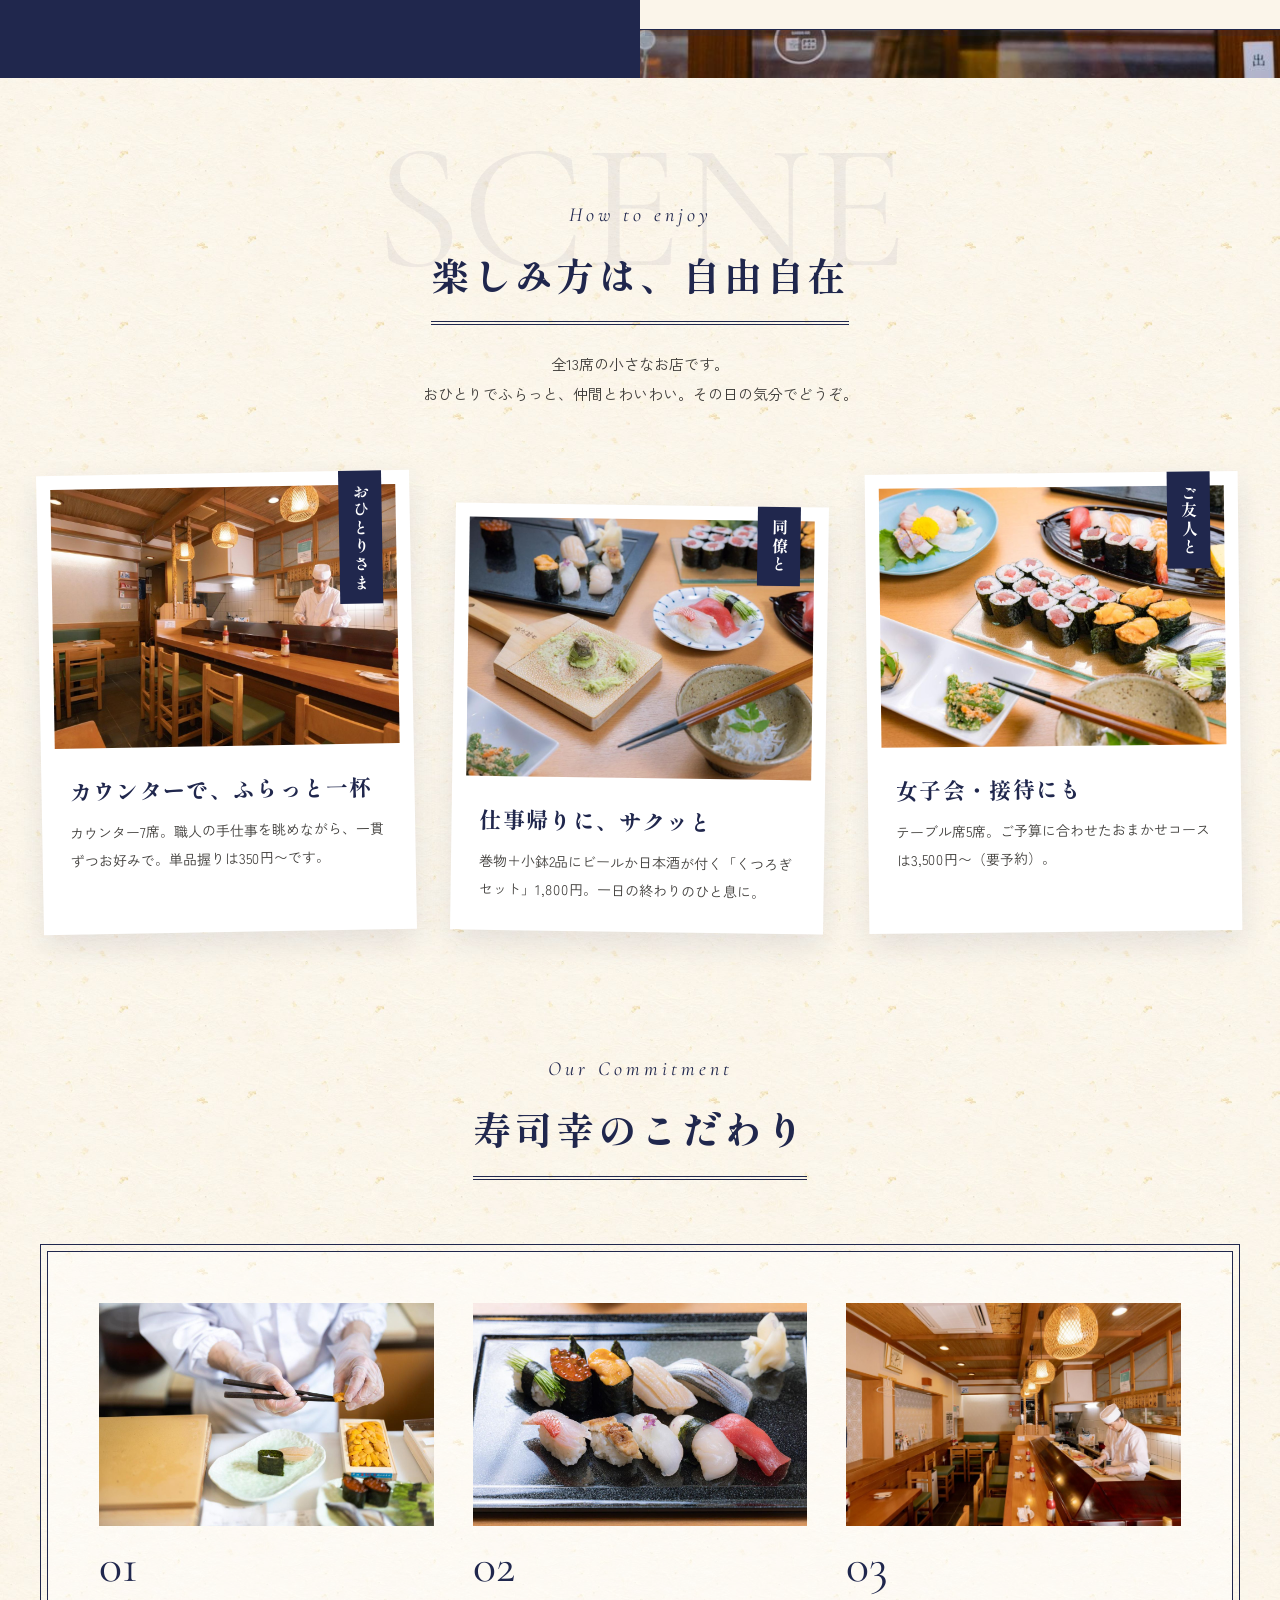
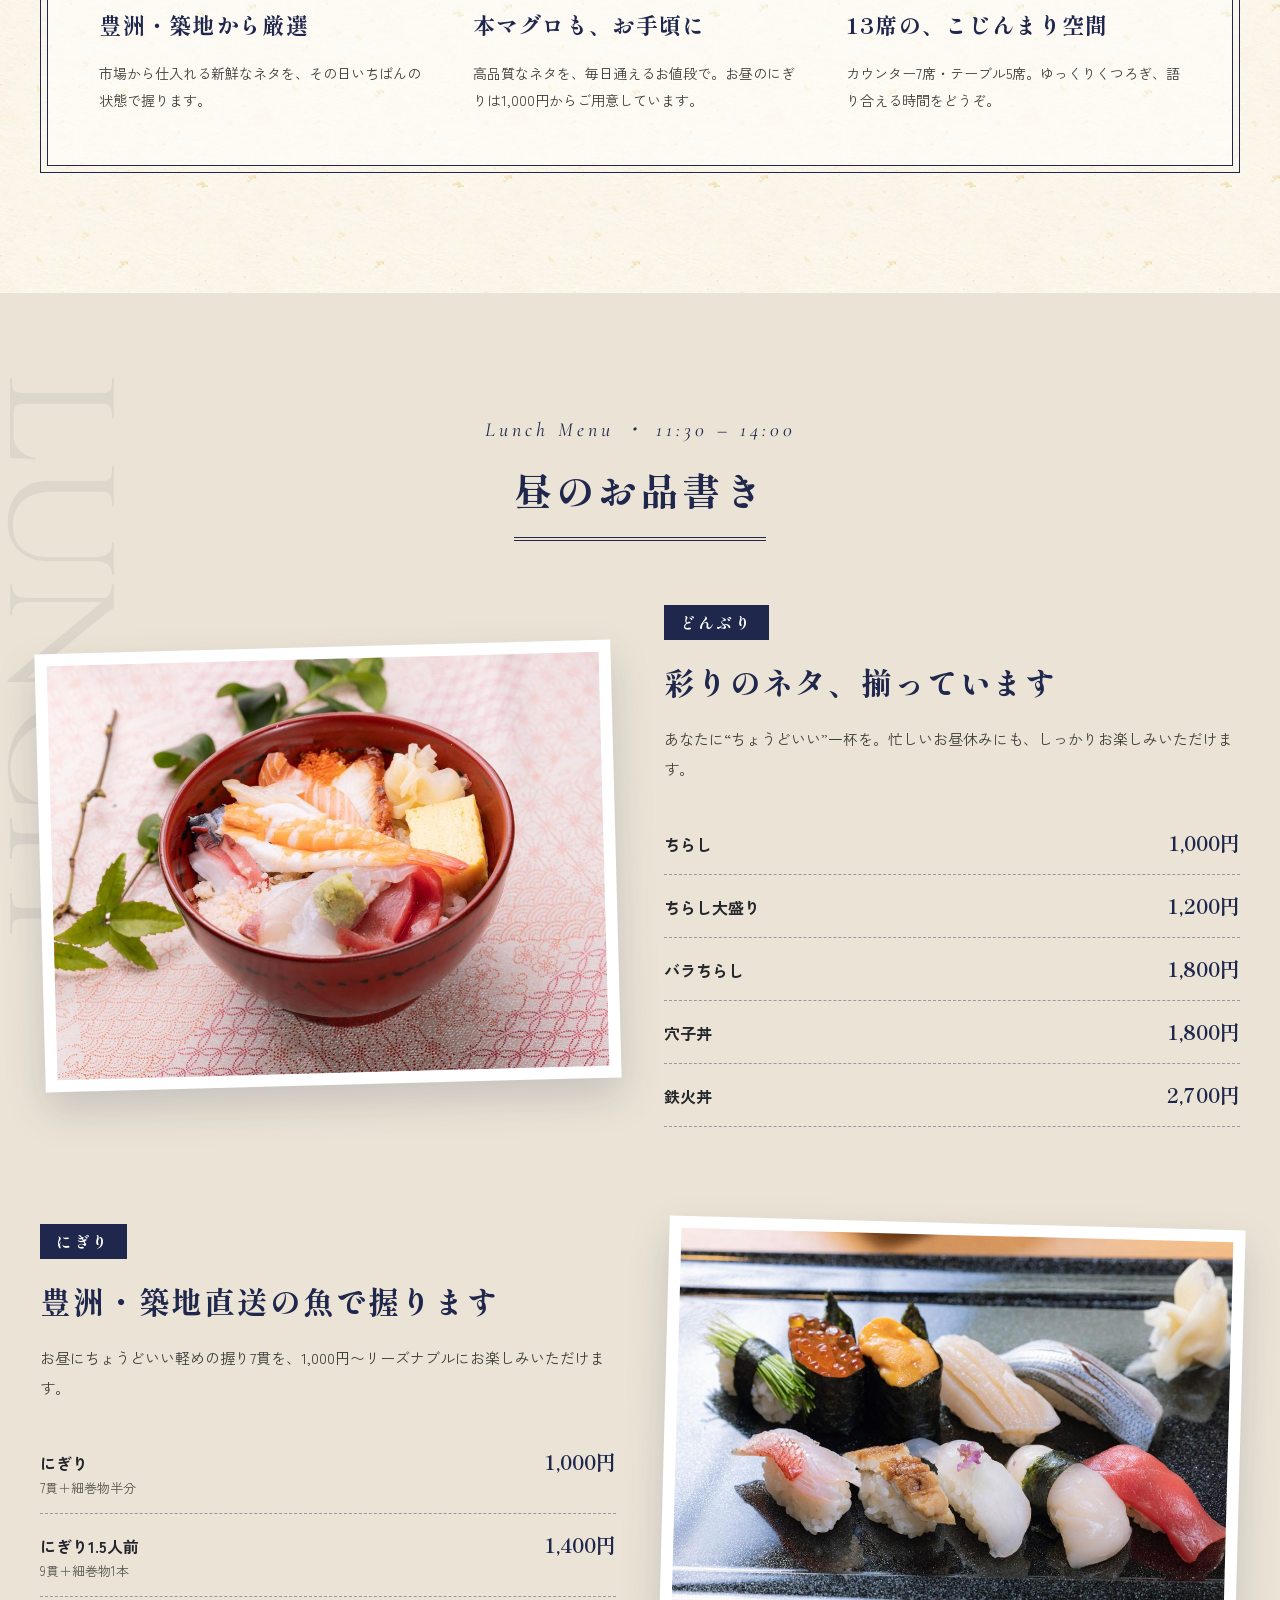
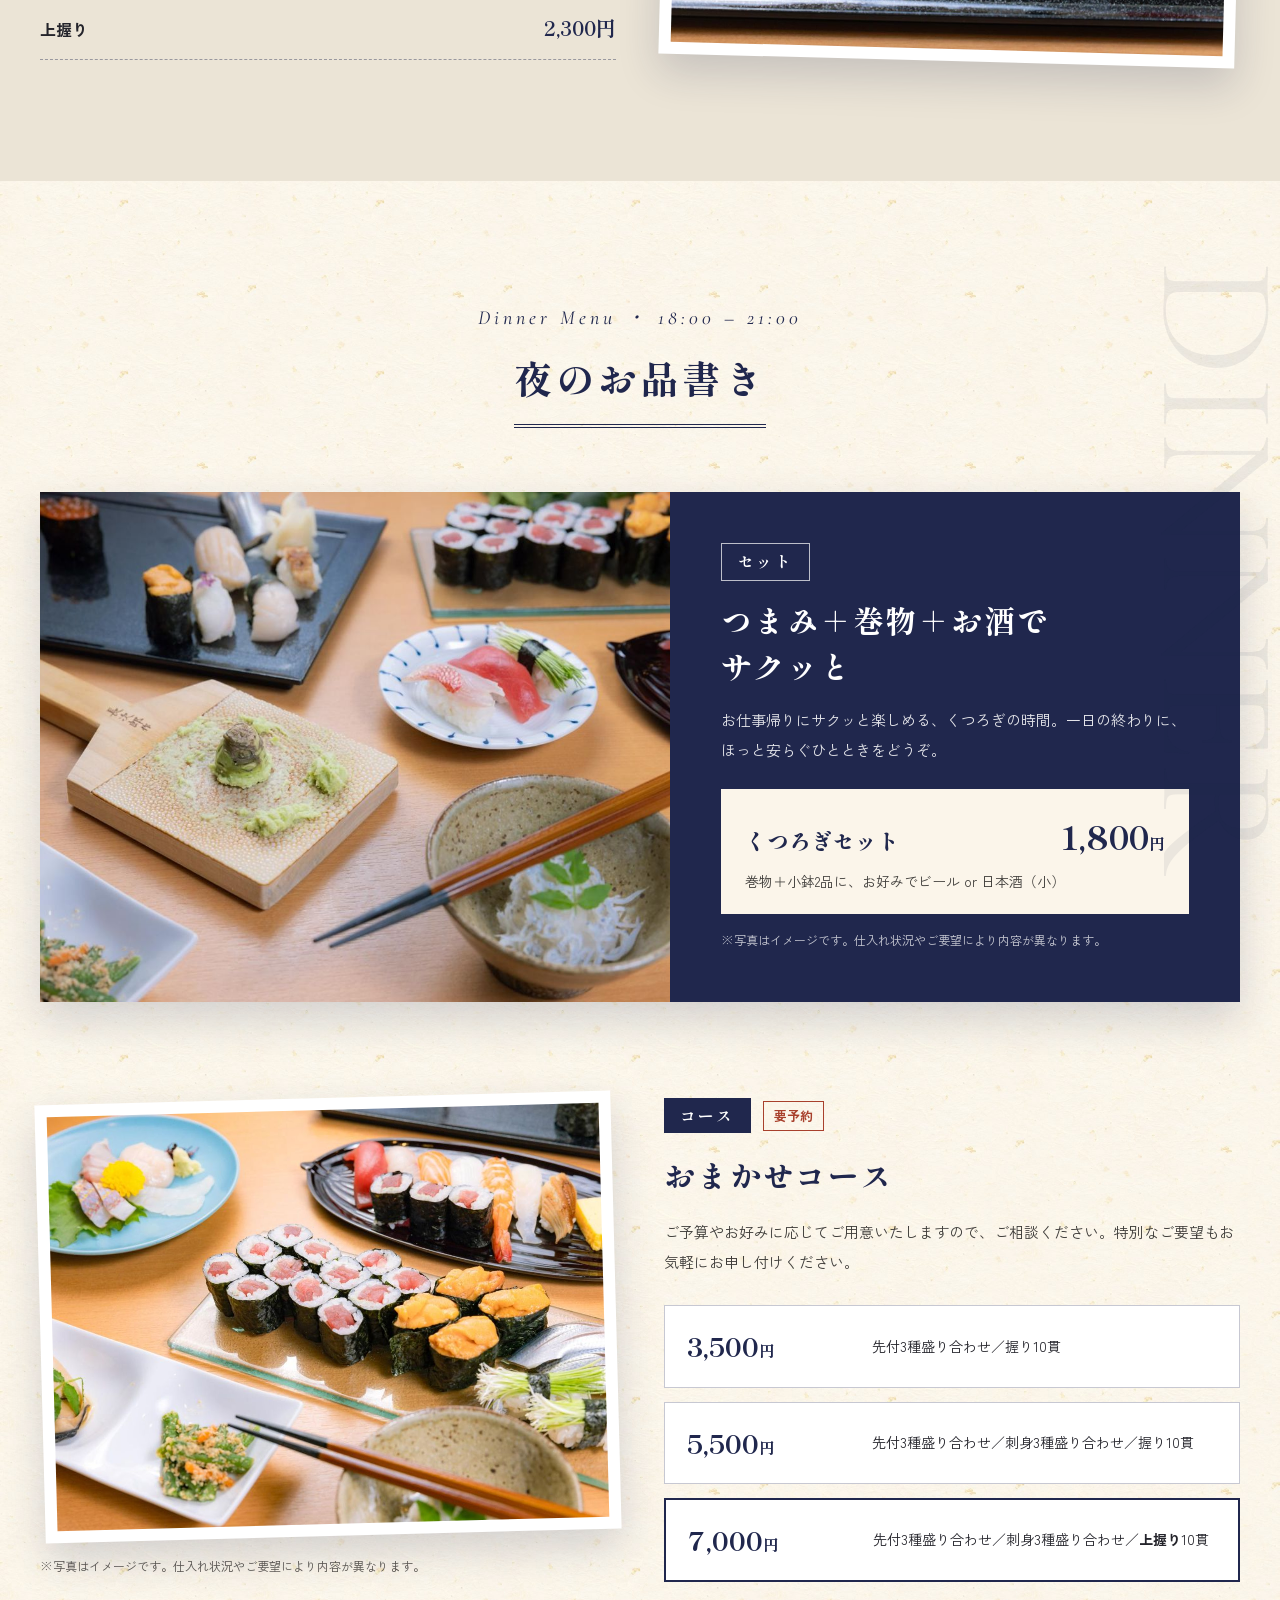
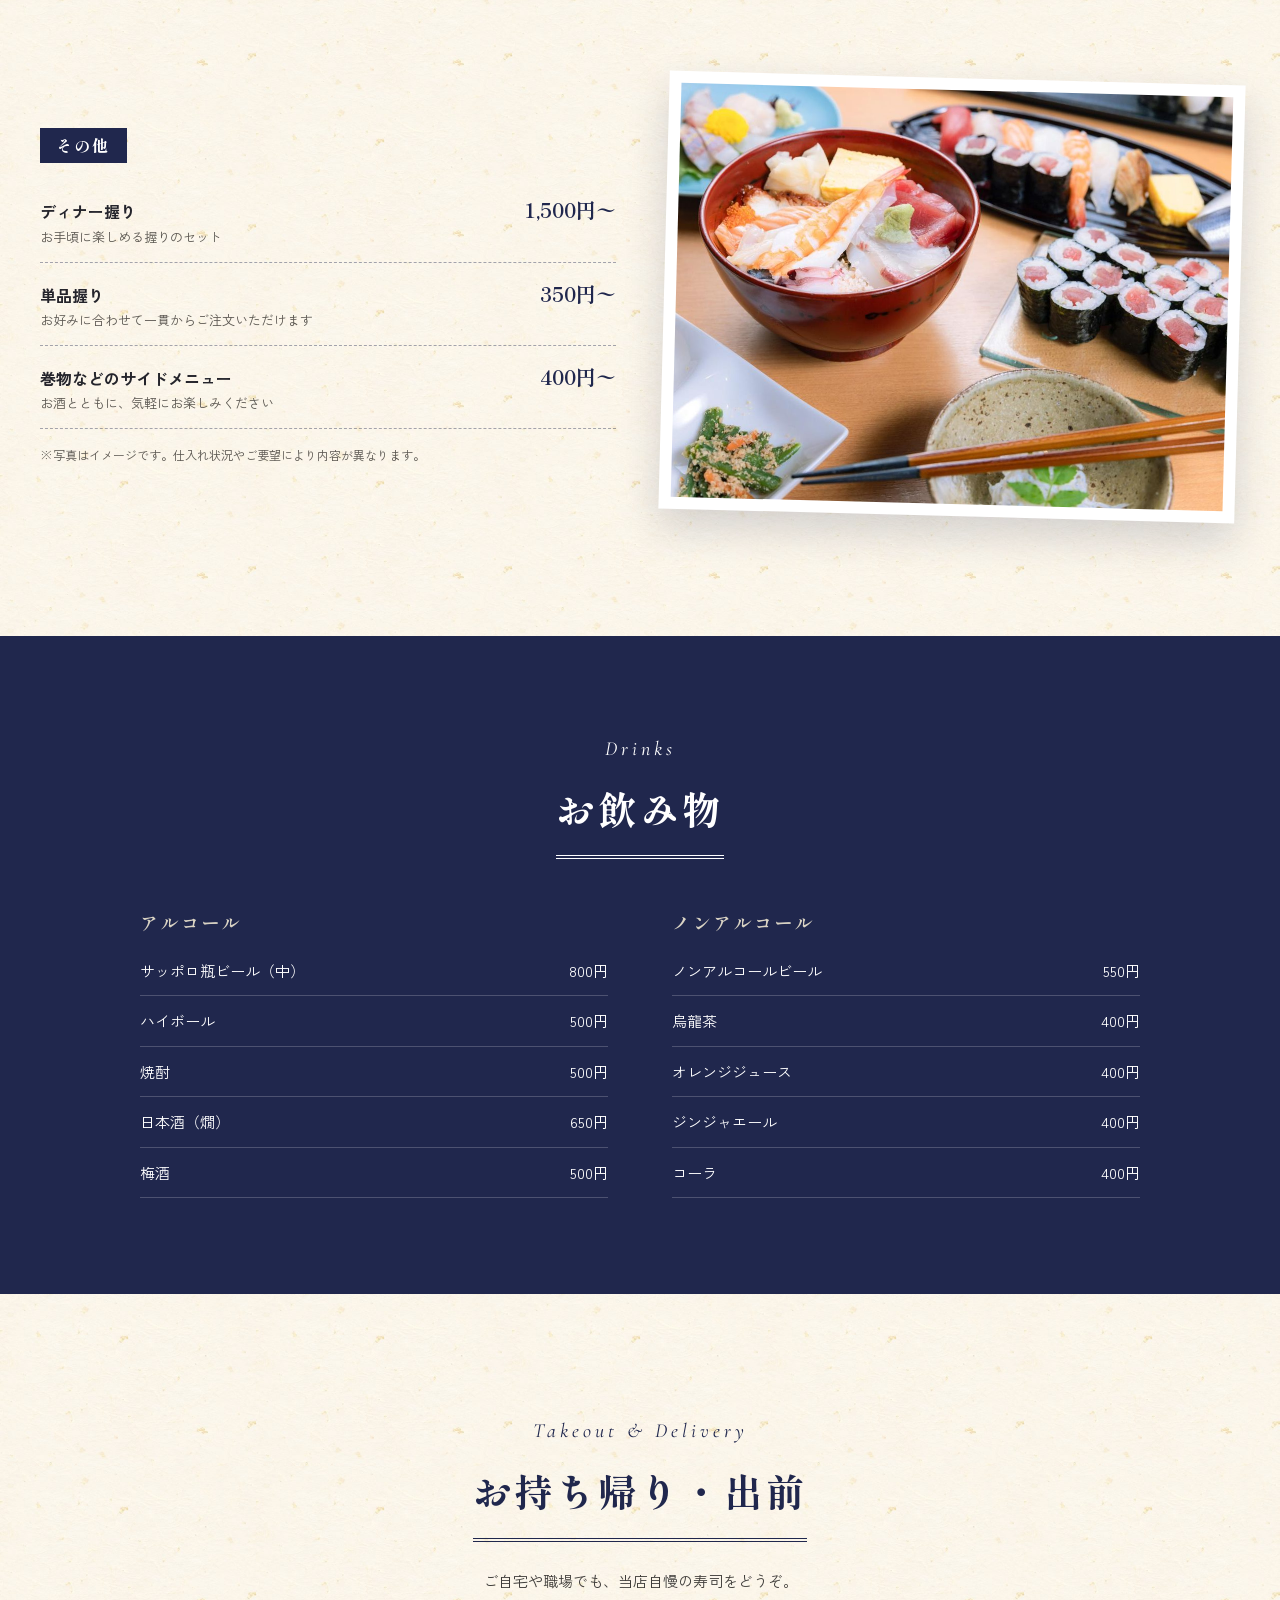
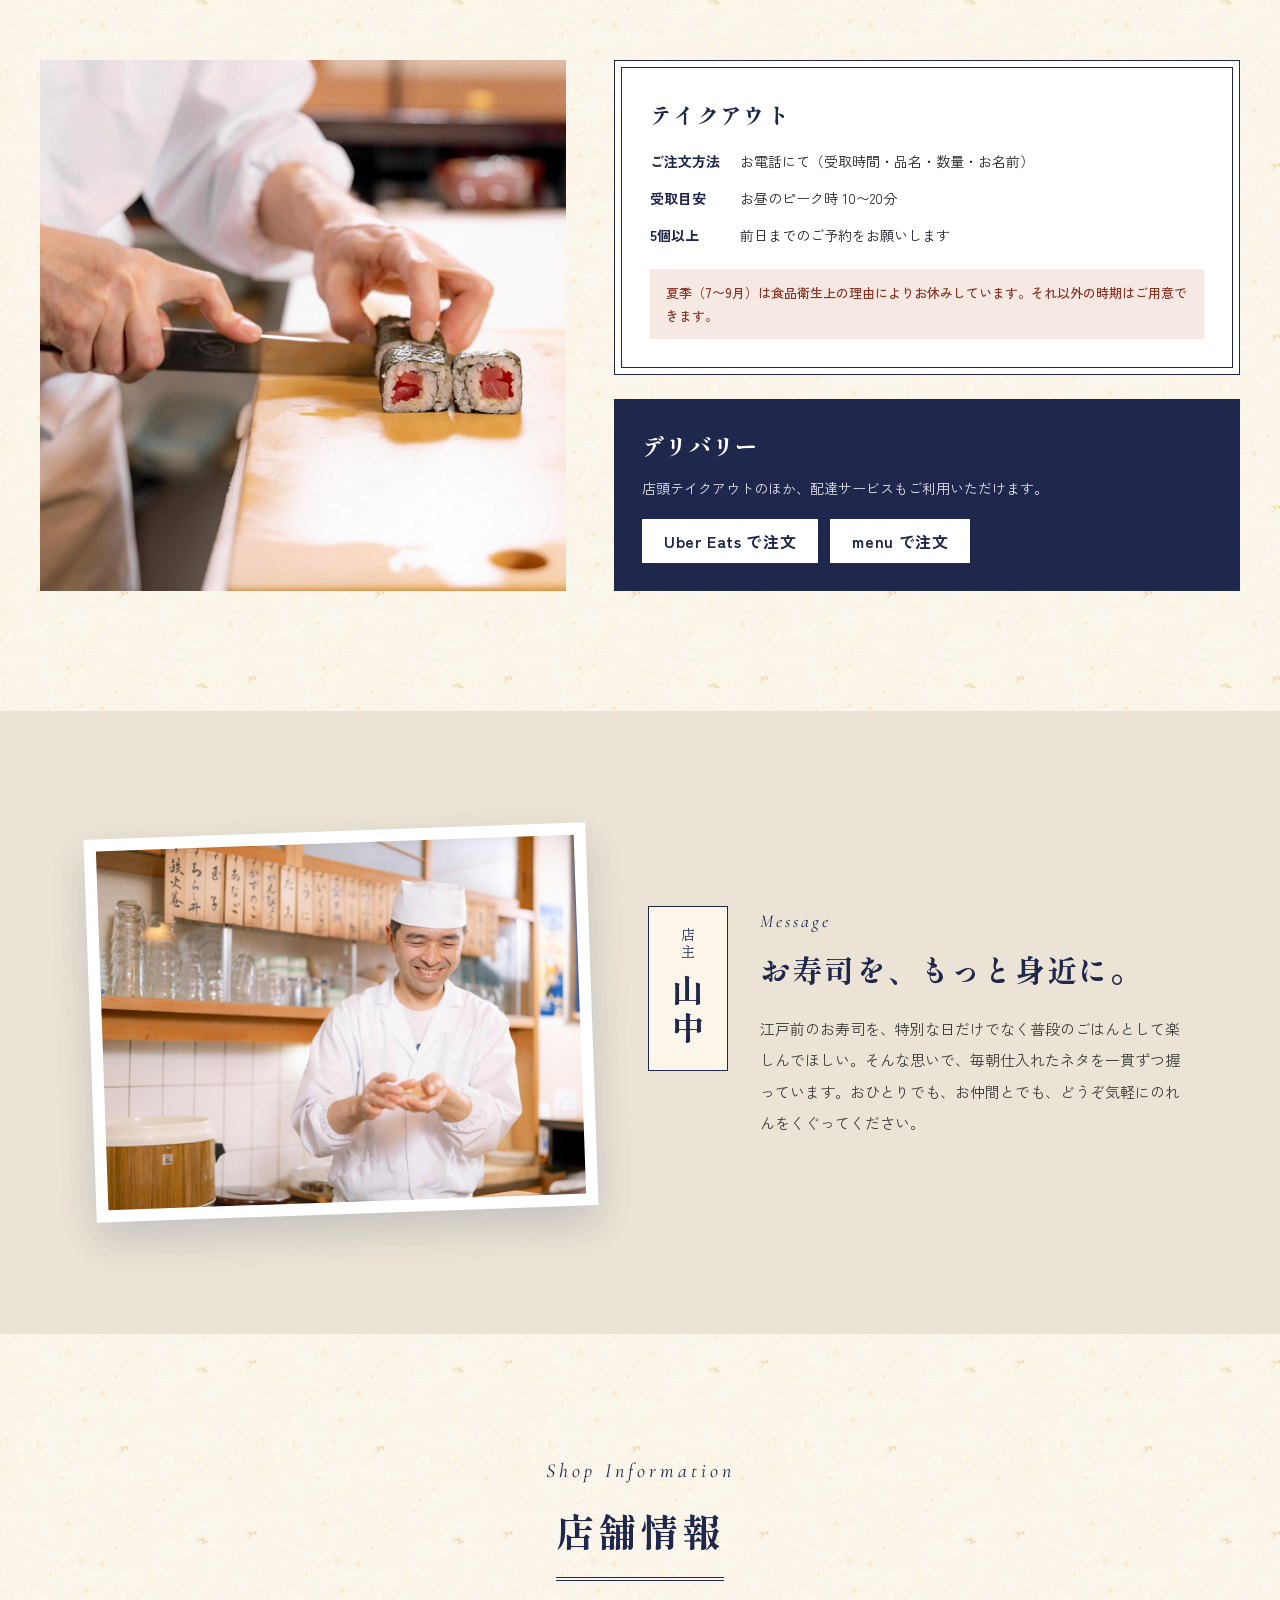
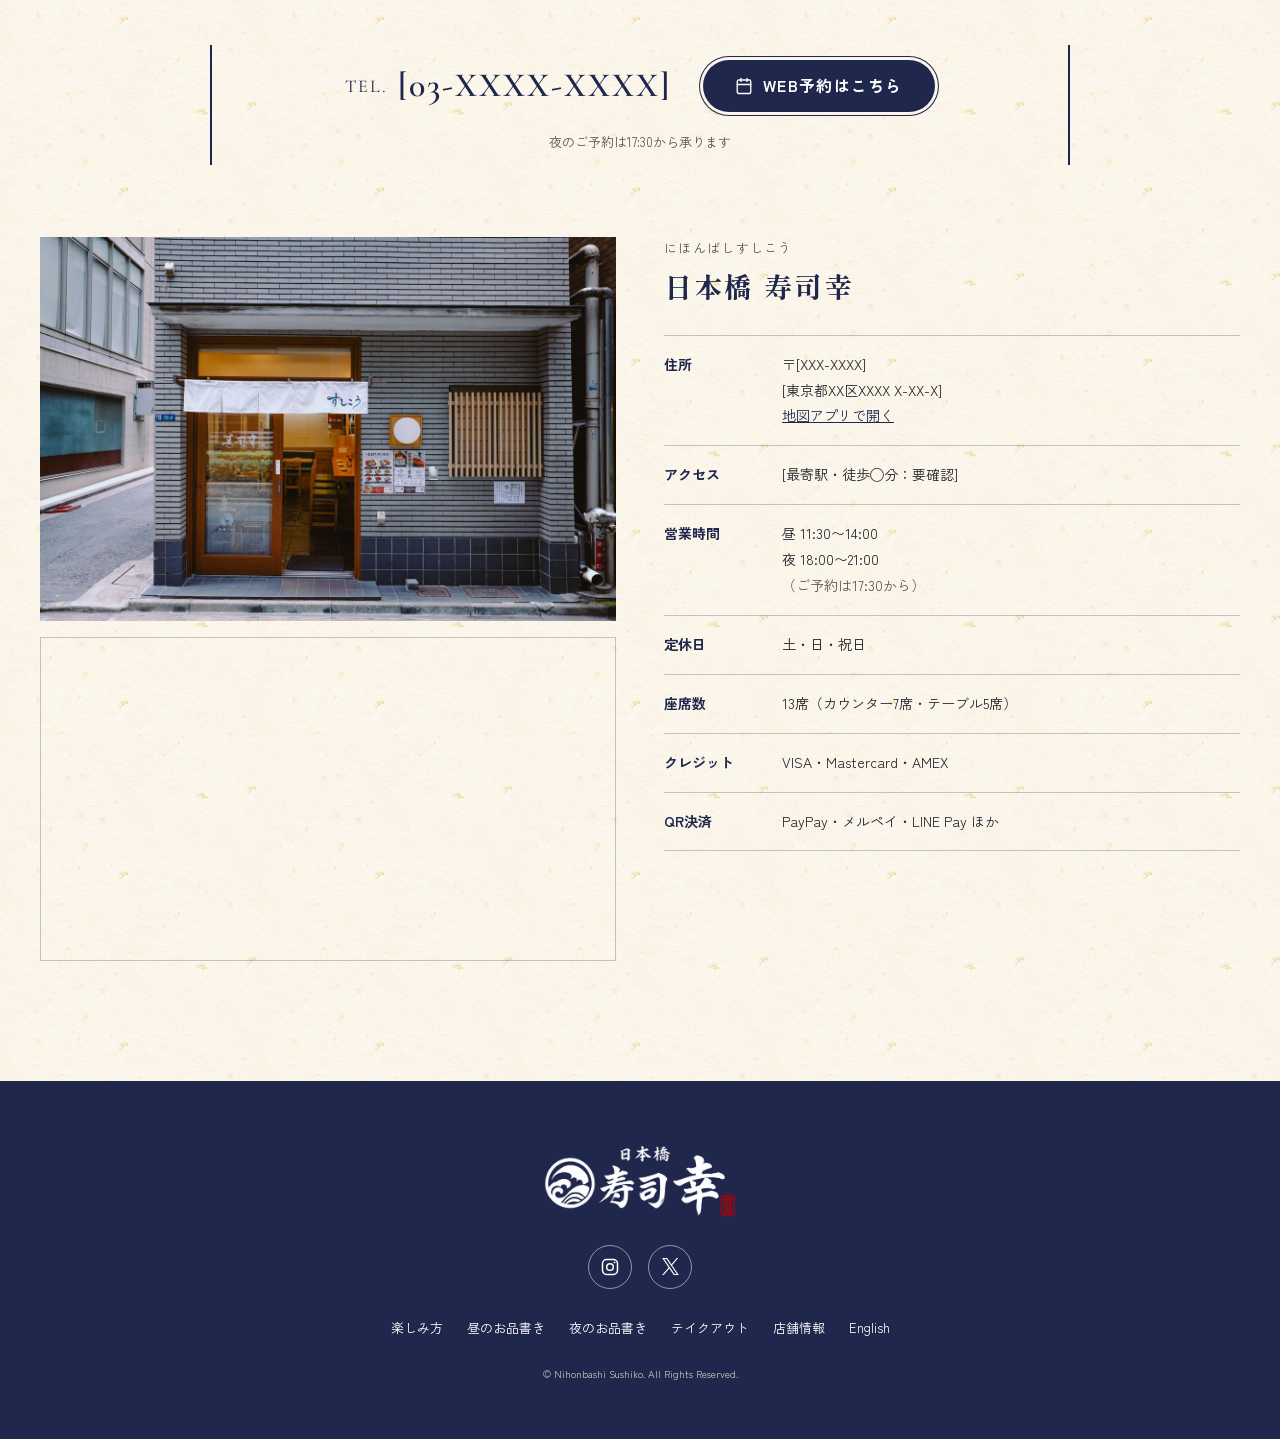
==== commit 08e33e9c: "Remove takeout menu placeholder note Co-Authored-By: Claude Opus 5.5 <noreply@anthropic.com> Claude-" ====
--- a/index.html
+++ b/index.html
@@ -377,7 +377,6 @@
               <dt>5個以上</dt><dd>前日までのご予約をお願いします</dd>
             </dl>
             <p class="alert">夏季（7〜9月）は食品衛生上の理由によりお休みしています。それ以外の時期はご用意できます。</p>
-            <p class="note">[テイクアウトメニュー・価格：要確認]</p>
           </div>
         </div>
         <div class="delivery">
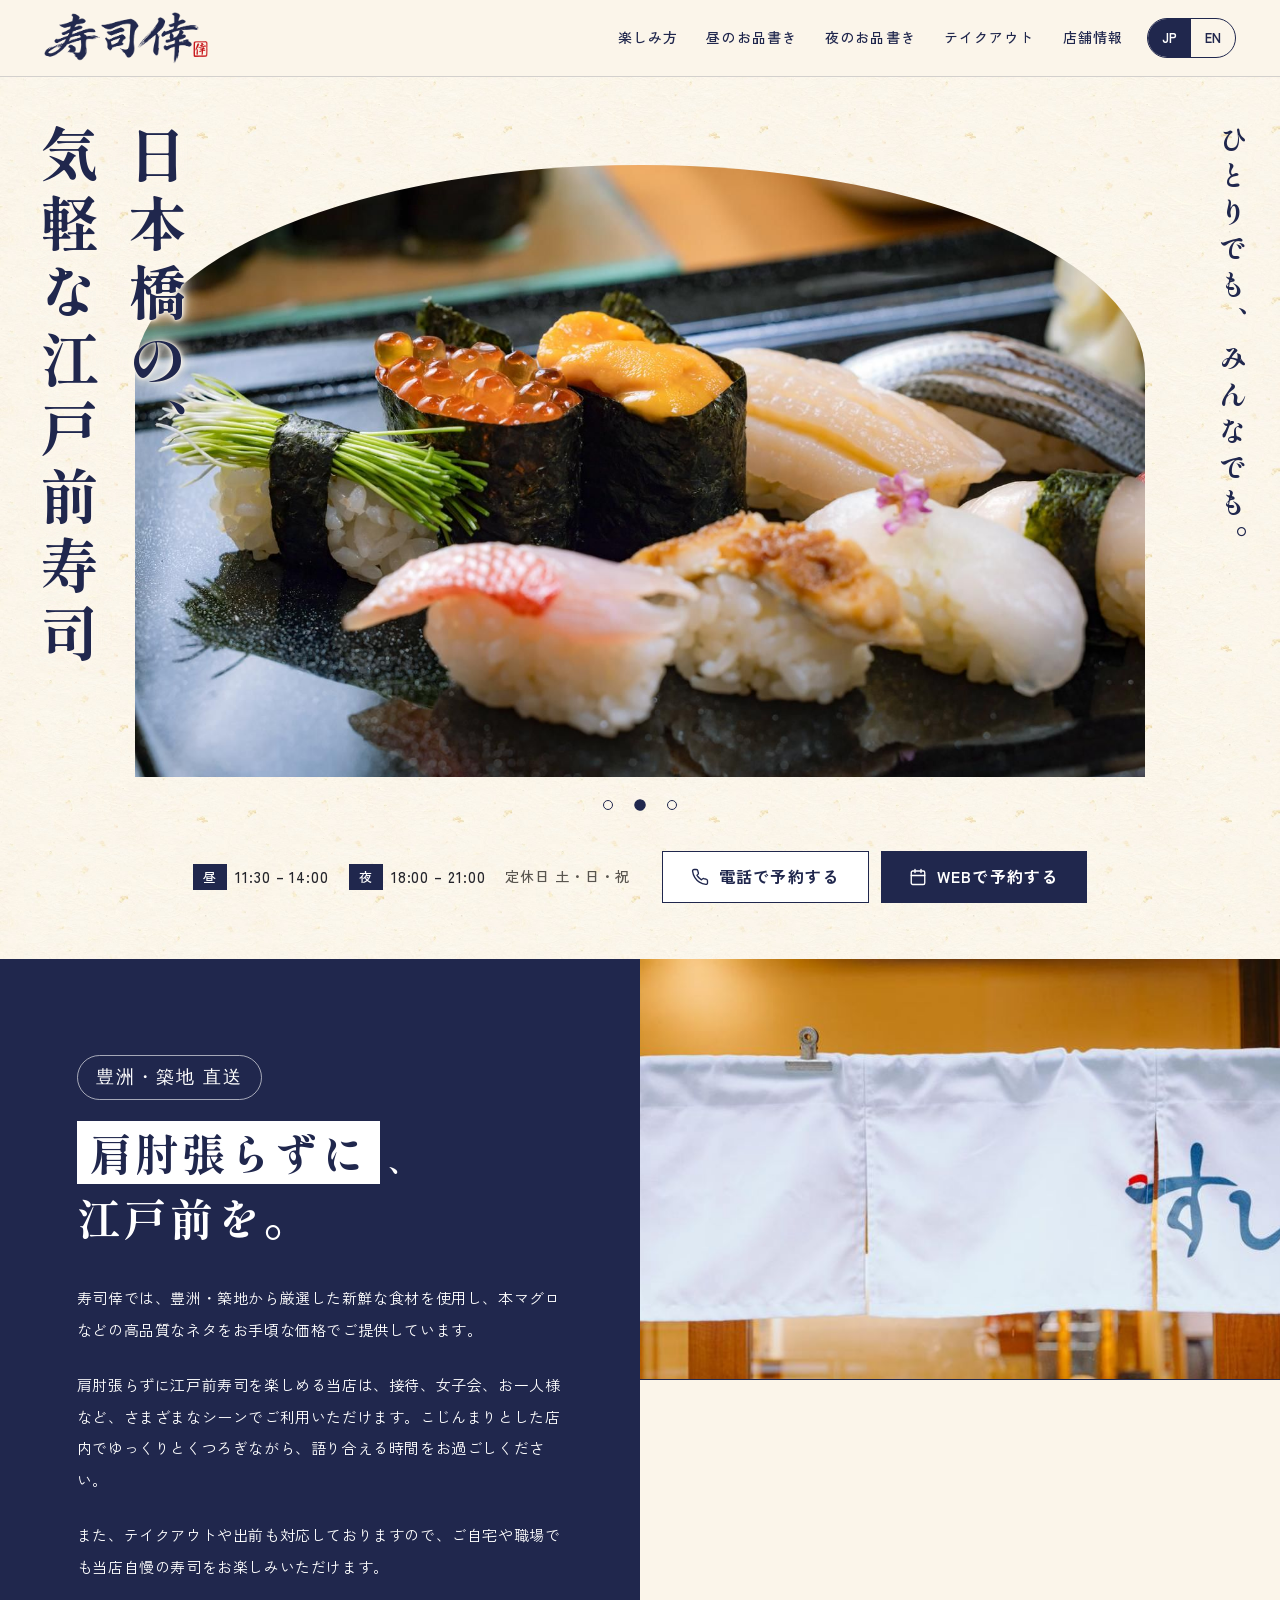
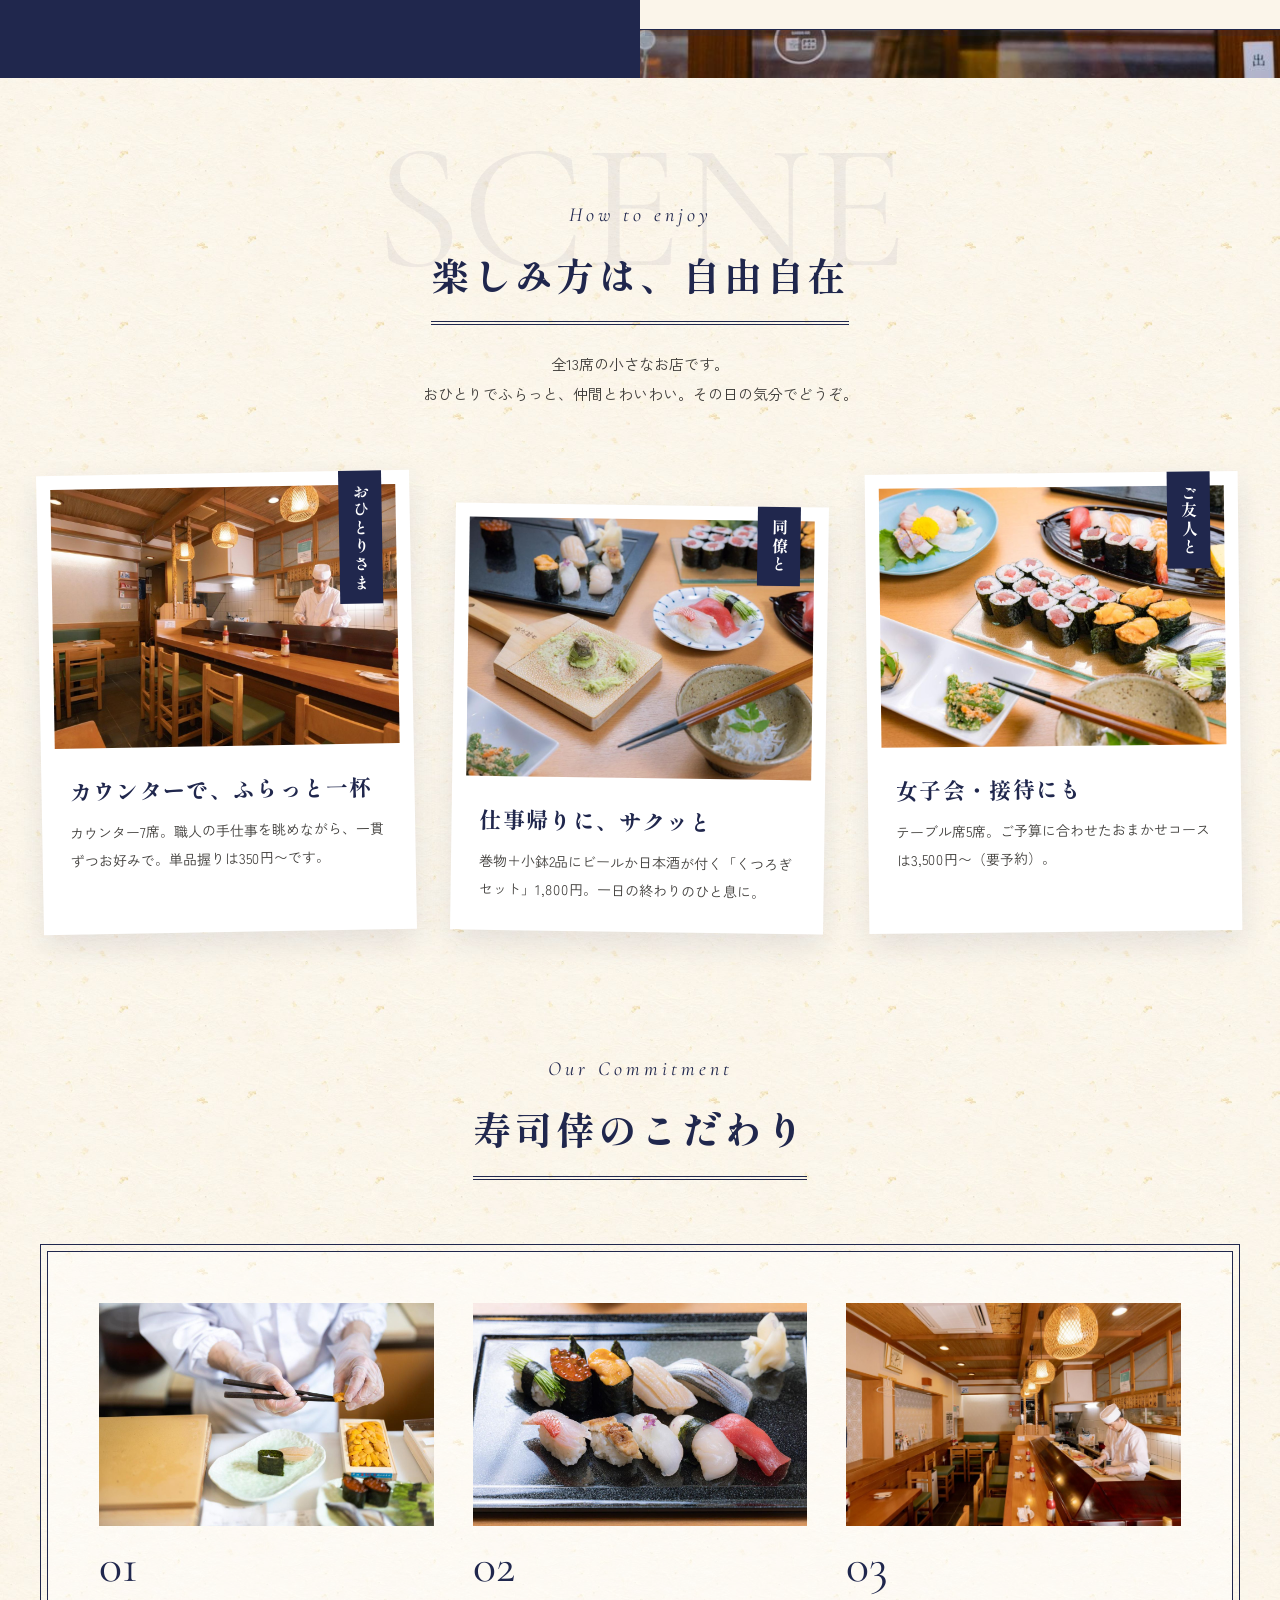
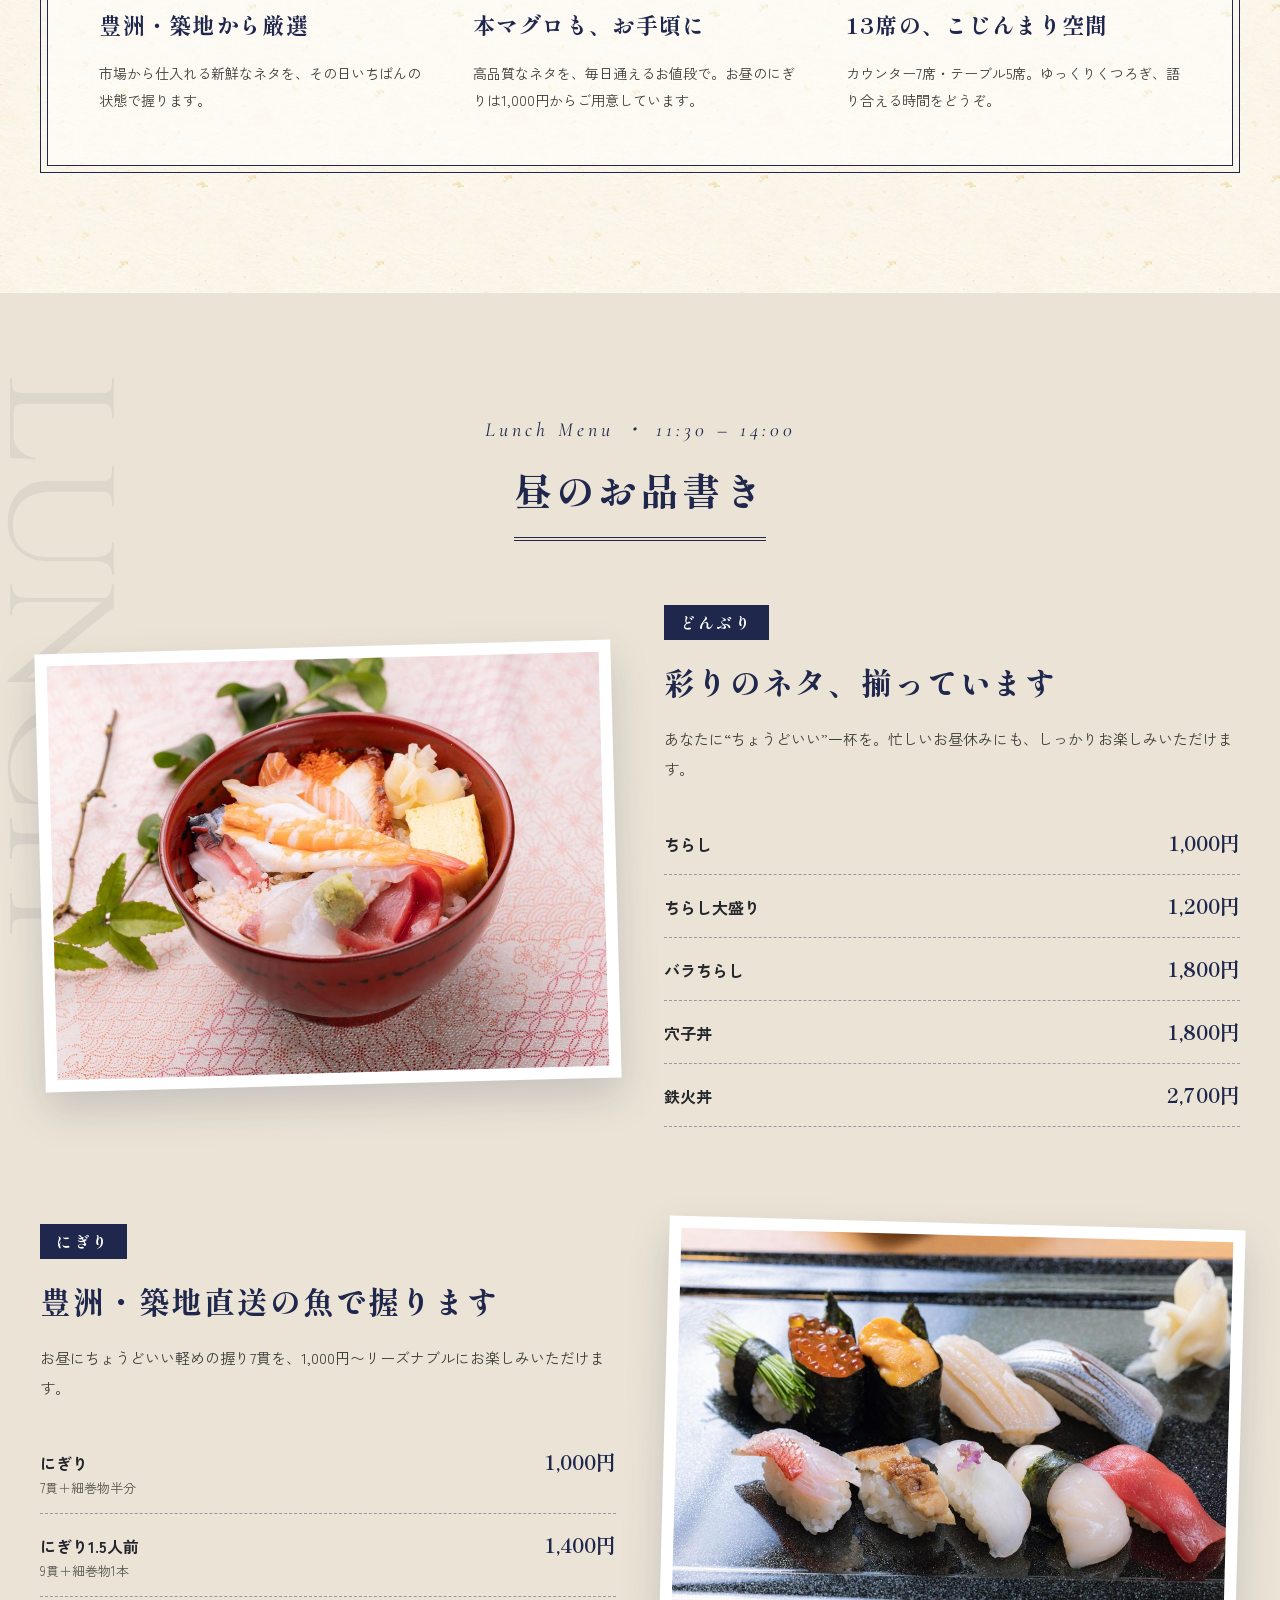
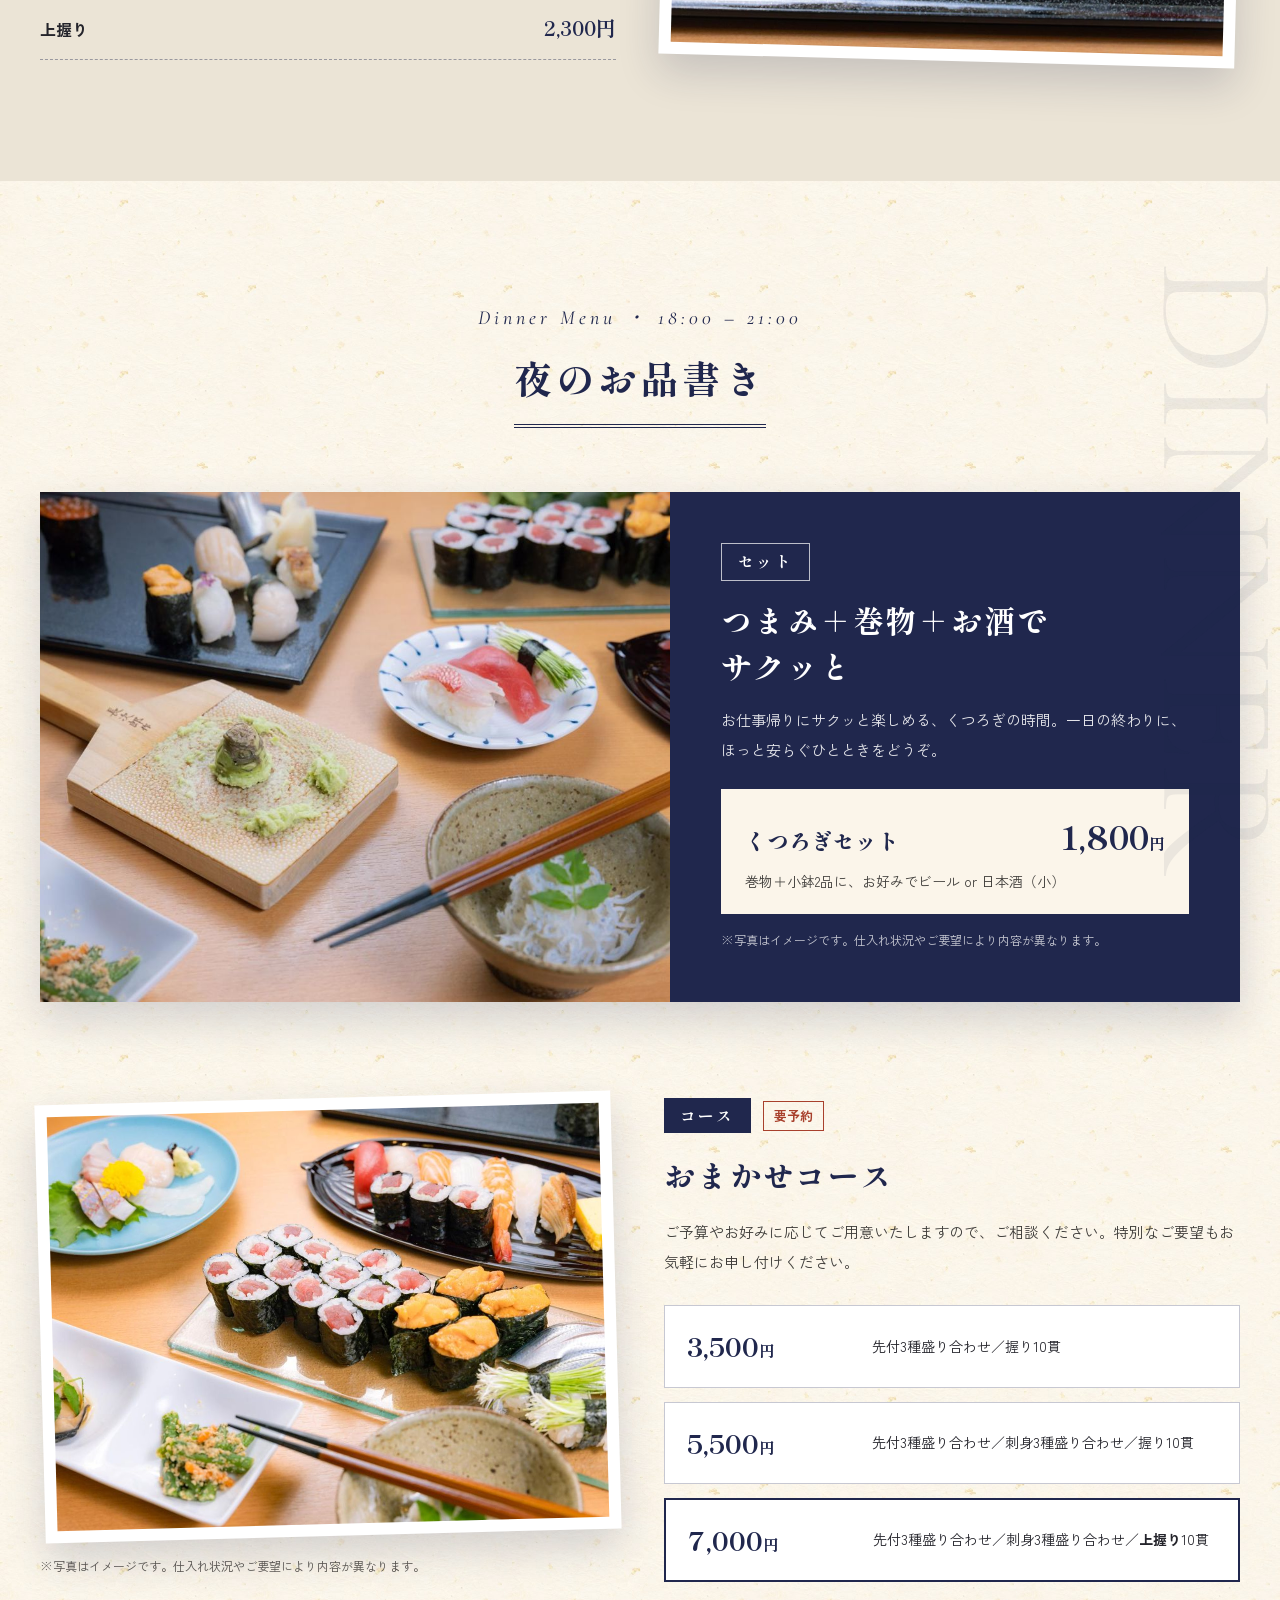
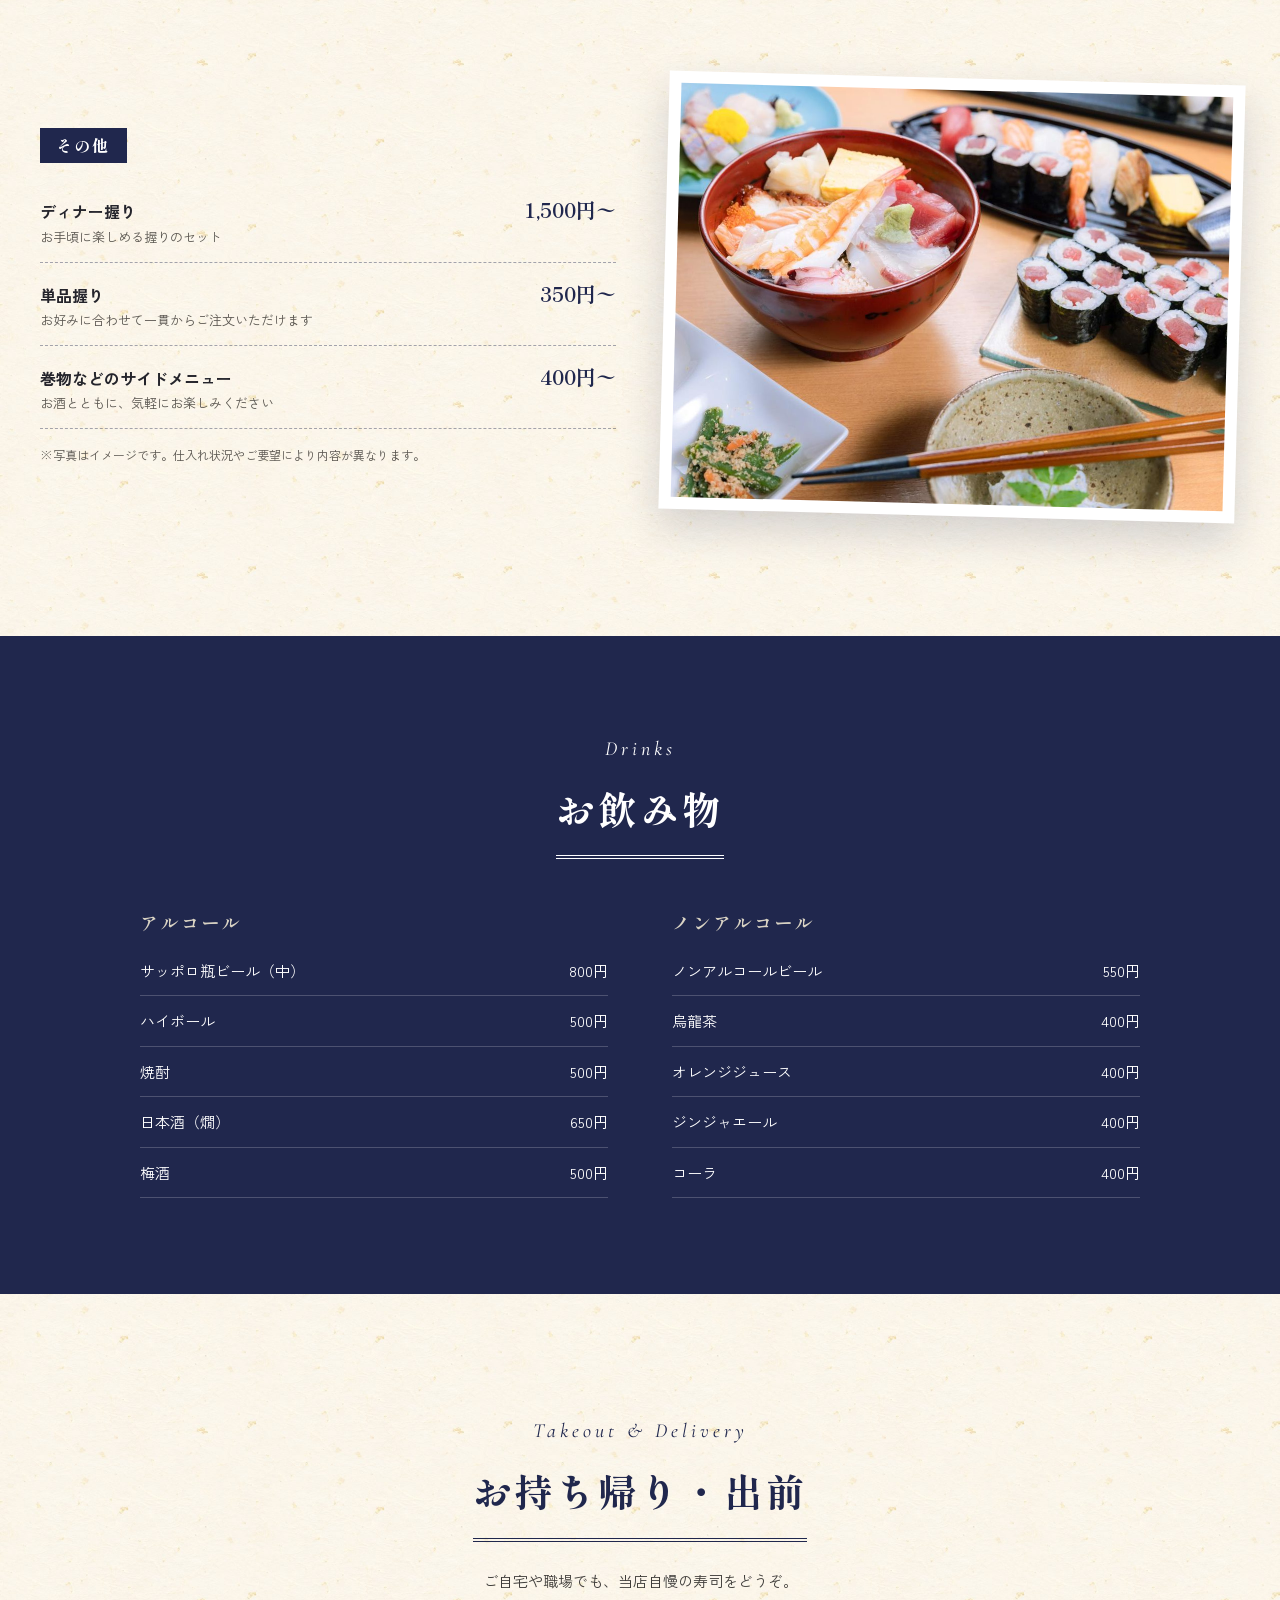
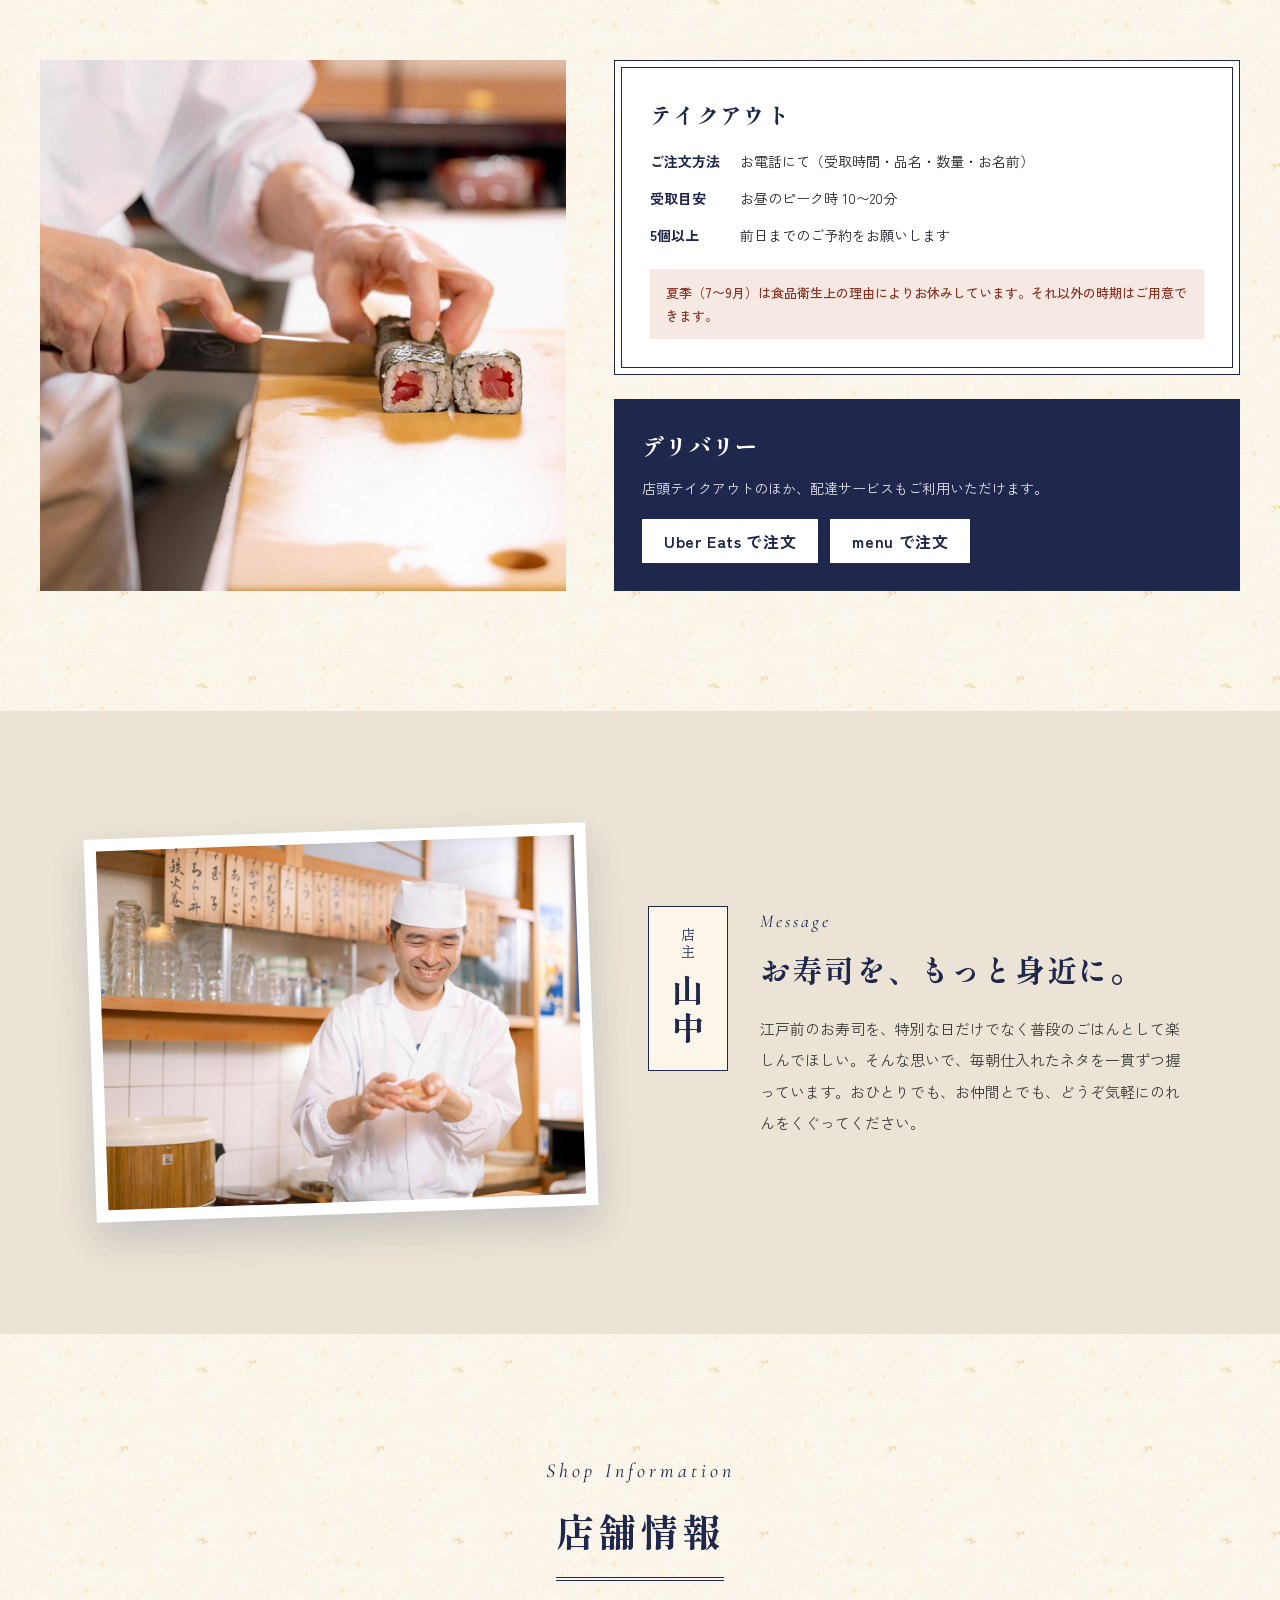
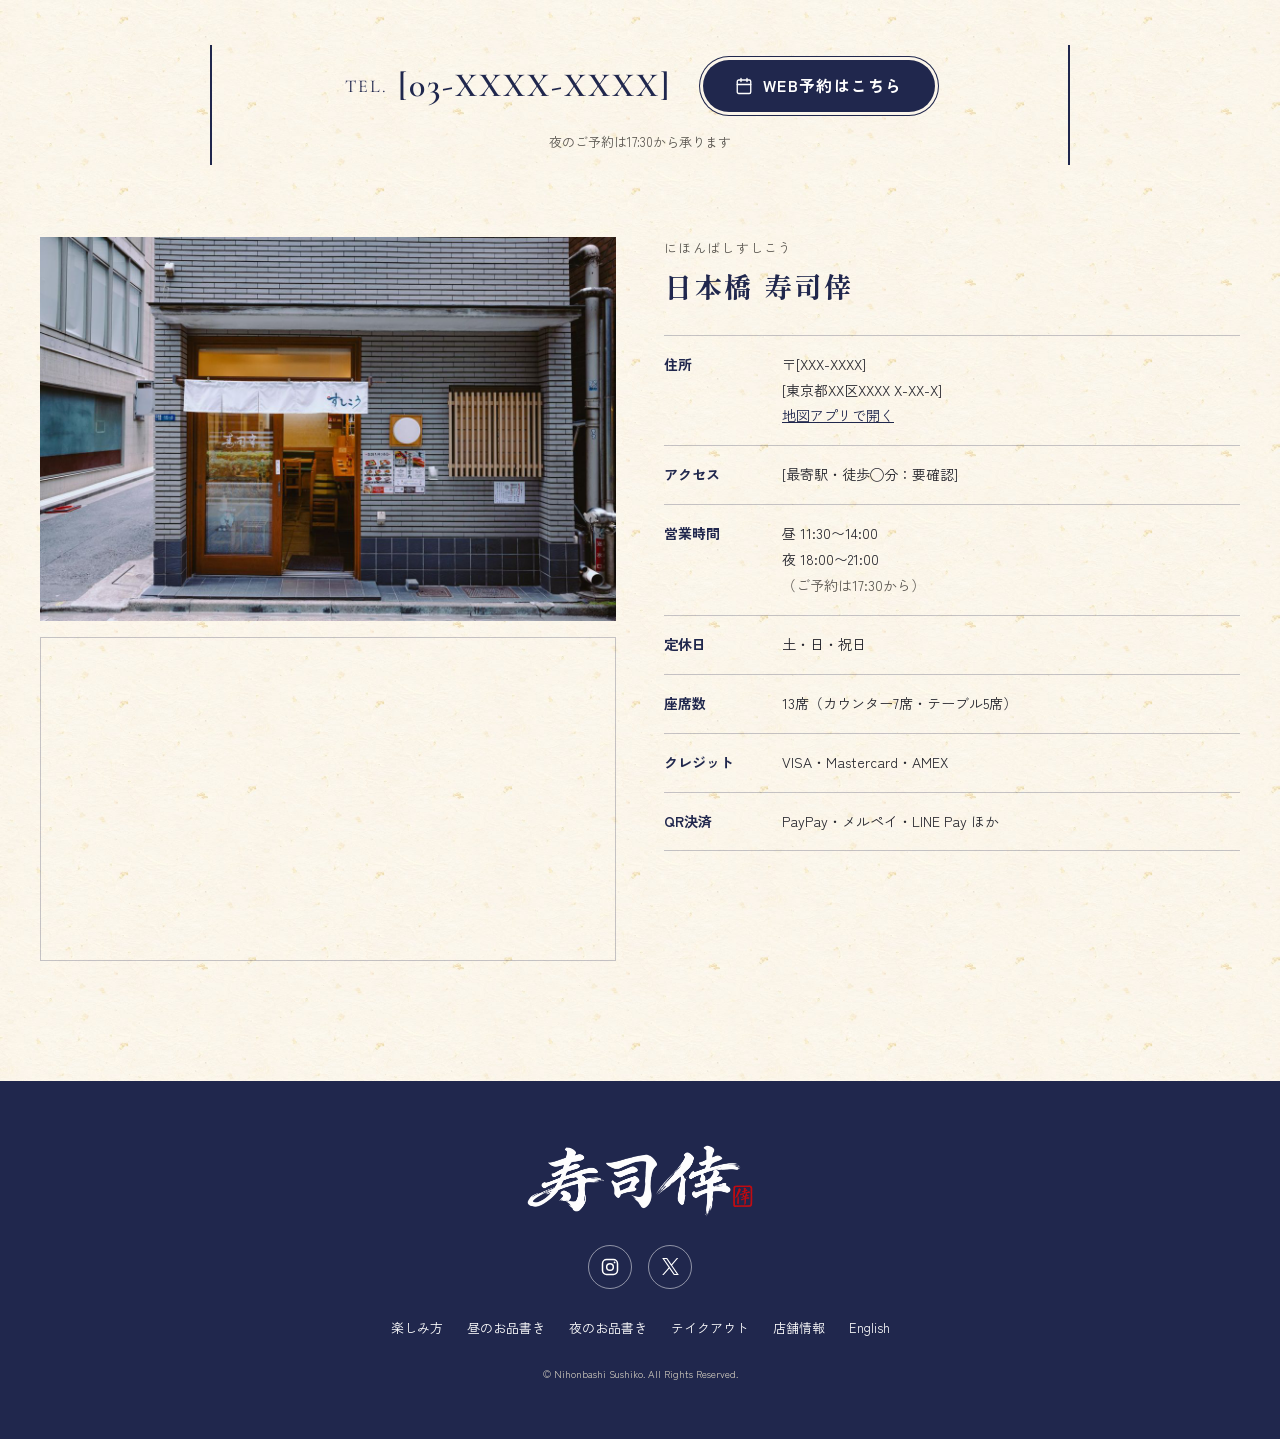
==== commit 1c52e6ad: "Rename shop to 寿司倖 and replace logo - Replace 寿司幸 with 寿司倖 in titles, meta, JSON-LD, copy and alt te" ====
--- a/index.html
+++ b/index.html
@@ -3,8 +3,8 @@
 <head>
   <meta charset="UTF-8">
   <meta name="viewport" content="width=device-width, initial-scale=1">
-  <title>日本橋 寿司幸｜おひとりさまも仲間とも、気軽な江戸前寿司</title>
-  <meta name="description" content="日本橋の江戸前寿司「寿司幸」。豊洲・築地から厳選した新鮮なネタを、お昼のにぎり1,000円〜とお手頃に。カウンター7席・テーブル5席、おひとりさまも同僚・ご友人とも気軽にどうぞ。テイクアウト・出前も対応。">
+  <title>日本橋 寿司倖｜おひとりさまも仲間とも、気軽な江戸前寿司</title>
+  <meta name="description" content="日本橋の江戸前寿司「寿司倖」。豊洲・築地から厳選した新鮮なネタを、お昼のにぎり1,000円〜とお手頃に。カウンター7席・テーブル5席、おひとりさまも同僚・ご友人とも気軽にどうぞ。テイクアウト・出前も対応。">
   <meta name="format-detection" content="telephone=no">
   <meta name="theme-color" content="#20274d">
 
@@ -15,8 +15,8 @@
 
   <!-- OGP（SNSでシェアされた時の表示） -->
   <meta property="og:type" content="restaurant">
-  <meta property="og:site_name" content="日本橋 寿司幸">
-  <meta property="og:title" content="日本橋 寿司幸｜おひとりさまも仲間とも、気軽な江戸前寿司">
+  <meta property="og:site_name" content="日本橋 寿司倖">
+  <meta property="og:title" content="日本橋 寿司倖｜おひとりさまも仲間とも、気軽な江戸前寿司">
   <meta property="og:description" content="豊洲・築地から厳選したネタを、お手頃に。お昼のにぎり1,000円〜。全13席の小さな江戸前寿司店です。">
   <meta property="og:url" content="[サイトURL]/">
   <meta property="og:image" content="[サイトURL]/assets/images/ogp.jpg">
@@ -34,7 +34,7 @@
   {
     "@context": "https://schema.org",
     "@type": "Restaurant",
-    "name": "日本橋 寿司幸",
+    "name": "日本橋 寿司倖",
     "alternateName": "Nihonbashi Sushiko",
     "servesCuisine": "江戸前寿司",
     "priceRange": "¥1,000〜¥7,000",
@@ -71,7 +71,7 @@
 <!-- ================= HEADER ================= -->
 <header class="header">
   <div class="header__inner">
-    <a class="header__logo" href="#top"><img src="assets/images/logo_navy.png" alt="日本橋 寿司幸" width="900" height="339"></a>
+    <a class="header__logo" href="#top"><img src="assets/images/logo_navy.png" alt="日本橋 寿司倖" width="900" height="286"></a>
     <nav class="header__nav" aria-label="ページ内メニュー">
       <a href="#scene">楽しみ方</a>
       <a href="#lunch">昼のお品書き</a>
@@ -93,7 +93,7 @@
   <div class="hero__inner">
     <div class="hero__slider" data-carousel role="region" aria-roledescription="carousel" aria-label="店内と料理の写真">
       <div class="hero__slides">
-        <img class="hero__slide is-active" src="assets/images/interior.jpg" alt="提灯の灯る、木の温もりある寿司幸の店内" width="1600" height="1067" fetchpriority="high">
+        <img class="hero__slide is-active" src="assets/images/interior.jpg" alt="提灯の灯る、木の温もりある寿司倖の店内" width="1600" height="1067" fetchpriority="high">
         <img class="hero__slide" src="assets/images/hero-nigiri.jpg" alt="カウンターに並ぶ握り寿司" width="1600" height="1067" decoding="async">
         <img class="hero__slide hero__slide--top" src="assets/images/hero-chef.jpg" alt="笑顔で寿司を差し出す店主" width="1600" height="1066" decoding="async">
       </div>
@@ -125,7 +125,7 @@
     <p class="intro__tag">豊洲・築地 直送</p>
     <h2 class="intro__title"><mark>肩肘張らずに</mark><span class="comma">、</span><br>江戸前を。</h2>
     <div class="intro__body">
-      <p>寿司幸では、豊洲・築地から厳選した新鮮な食材を使用し、本マグロなどの高品質なネタをお手頃な価格でご提供しています。</p>
+      <p>寿司倖では、豊洲・築地から厳選した新鮮な食材を使用し、本マグロなどの高品質なネタをお手頃な価格でご提供しています。</p>
       <p>肩肘張らずに江戸前寿司を楽しめる当店は、接待、女子会、お一人様など、さまざまなシーンでご利用いただけます。こじんまりとした店内でゆっくりとくつろぎながら、語り合える時間をお過ごしください。</p>
       <p>また、テイクアウトや出前も対応しておりますので、ご自宅や職場でも当店自慢の寿司をお楽しみいただけます。</p>
     </div>
@@ -187,7 +187,7 @@
 <section class="section strength">
   <div class="sec-head">
     <p class="sec-head__en" lang="en">Our Commitment</p>
-    <h2 class="sec-head__title">寿司幸のこだわり</h2>
+    <h2 class="sec-head__title">寿司倖のこだわり</h2>
   </div>
   <div class="strength__frame">
     <div class="strength__grid">
@@ -423,14 +423,14 @@
     </div>
     <div class="info">
       <div class="info__media">
-        <img src="assets/images/exterior.jpg" alt="日本橋寿司幸の外観" width="1200" height="800" loading="lazy">
+        <img src="assets/images/exterior.jpg" alt="日本橋寿司倖の外観" width="1200" height="800" loading="lazy">
         <div class="info__map">
-          <iframe src="https://www.google.com/maps/embed?pb=!1m14!1m12!1m3!1d9166.27999882452!2d139.77234920619404!3d35.682680333032145!2m3!1f0!2f0!3f0!3m2!1i1024!2i768!4f13.1!5e0!3m2!1sja!2sjp!4v1793507976067!5m2!1sja!2sjp" width="600" height="450" style="border:0;" allowfullscreen="" loading="lazy" referrerpolicy="strict-origin-when-cross-origin" title="日本橋 寿司幸の地図"></iframe>
+          <iframe src="https://www.google.com/maps/embed?pb=!1m14!1m12!1m3!1d9166.27999882452!2d139.77234920619404!3d35.682680333032145!2m3!1f0!2f0!3f0!3m2!1i1024!2i768!4f13.1!5e0!3m2!1sja!2sjp!4v1793507976067!5m2!1sja!2sjp" width="600" height="450" style="border:0;" allowfullscreen="" loading="lazy" referrerpolicy="strict-origin-when-cross-origin" title="日本橋 寿司倖の地図"></iframe>
         </div>
       </div>
       <div class="info__body">
         <p class="info__kana">にほんばしすしこう</p>
-        <p class="info__name">日本橋 寿司幸</p>
+        <p class="info__name">日本橋 寿司倖</p>
         <dl class="info-table">
           <div><dt>住所</dt><dd>〒[XXX-XXXX]<br>[東京都XX区XXXX X-XX-X]<br><a href="[Google マップURL]" target="_blank" rel="noopener">地図アプリで開く</a></dd></div>
           <div><dt>アクセス</dt><dd>[最寄駅・徒歩◯分：要確認]</dd></div>
@@ -449,7 +449,7 @@
 
 <!-- ================= FOOTER ================= -->
 <footer class="footer">
-  <img class="footer__logo" src="assets/images/logo_white.png" alt="日本橋 寿司幸" width="900" height="339" loading="lazy">
+  <img class="footer__logo" src="assets/images/logo_white.png" alt="日本橋 寿司倖" width="900" height="286" loading="lazy">
   <div class="footer__sns">
     <a href="[Instagram URL]" target="_blank" rel="noopener" aria-label="Instagram"><svg width="20" height="20" aria-hidden="true"><use href="#i-insta"/></svg></a>
     <a href="[X URL]" target="_blank" rel="noopener" aria-label="X"><svg width="17" height="17" aria-hidden="true"><use href="#i-x"/></svg></a>
--- a/assets/css/style.css
+++ b/assets/css/style.css
@@ -1,6 +1,6 @@
 @charset "UTF-8";
 /* =========================================================
-   日本橋 寿司幸 LP
+   日本橋 寿司倖 LP
    ========================================================= */
 
 :root {
